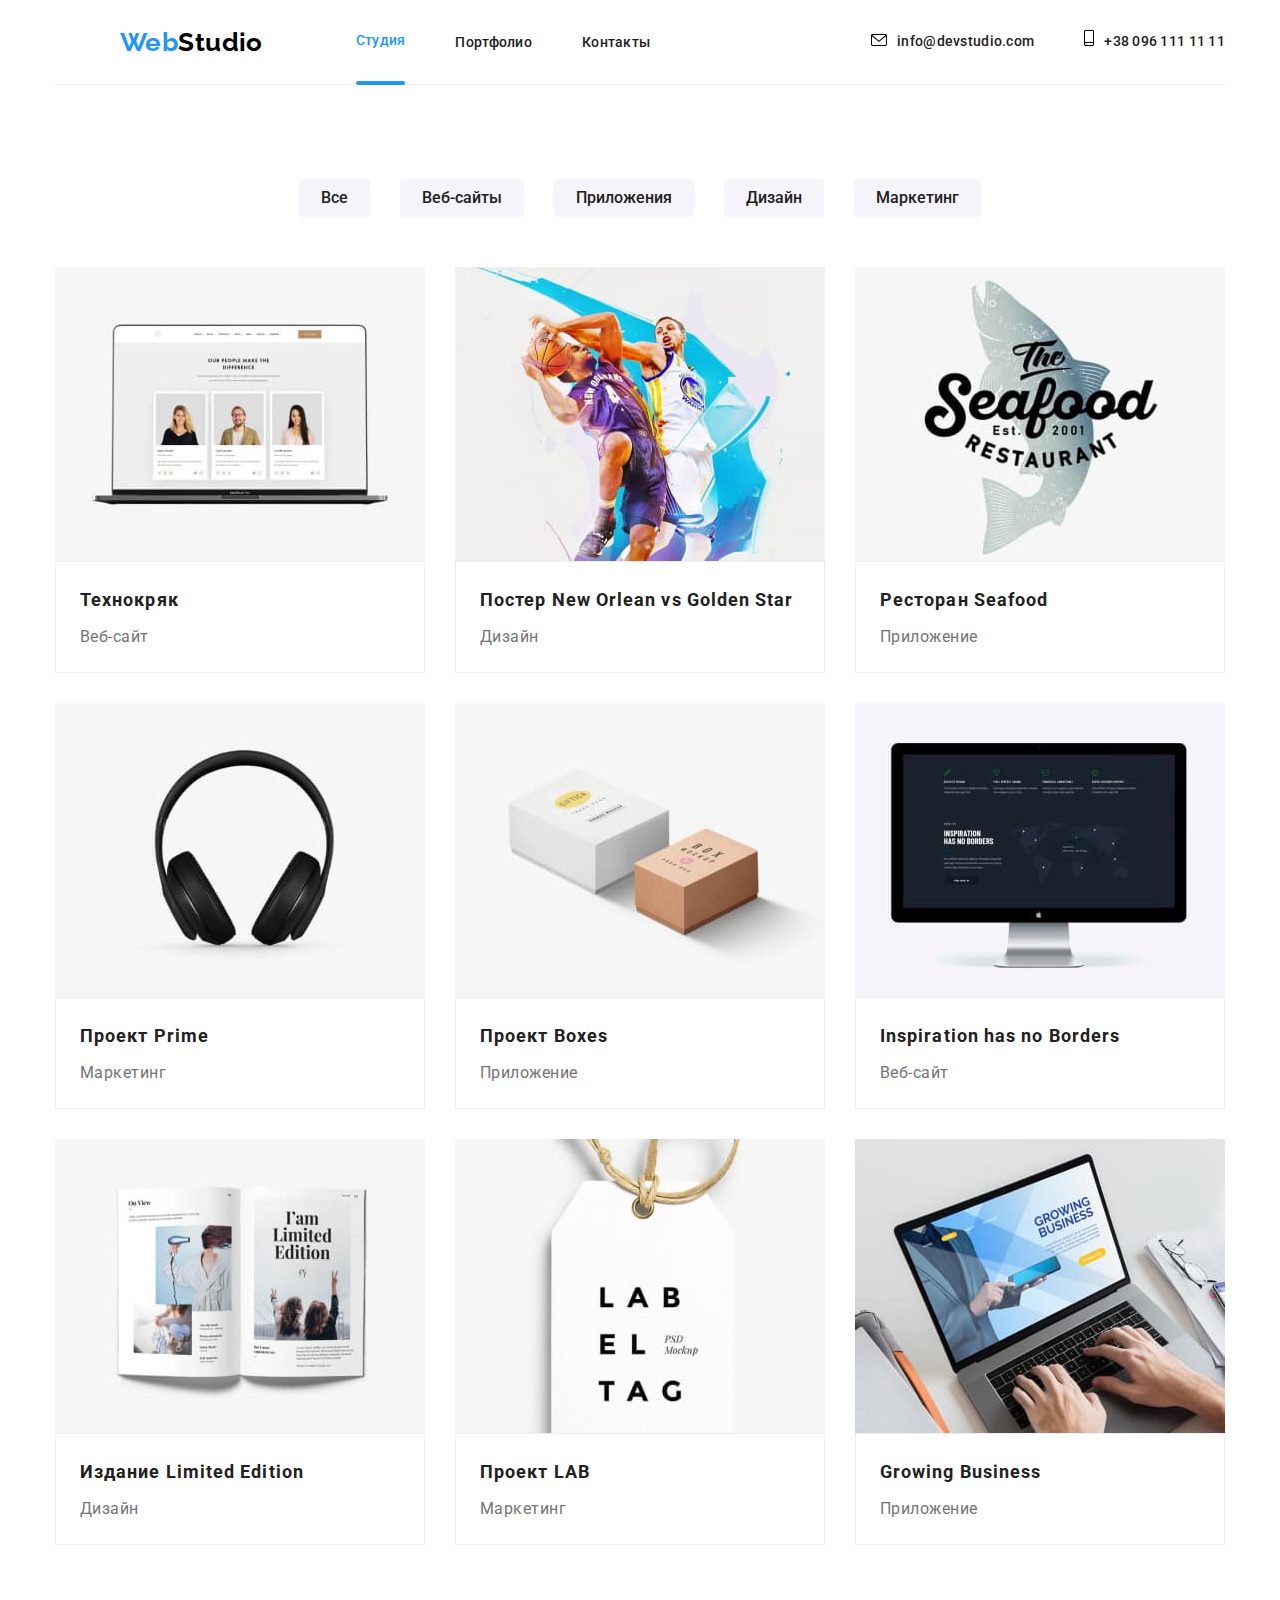
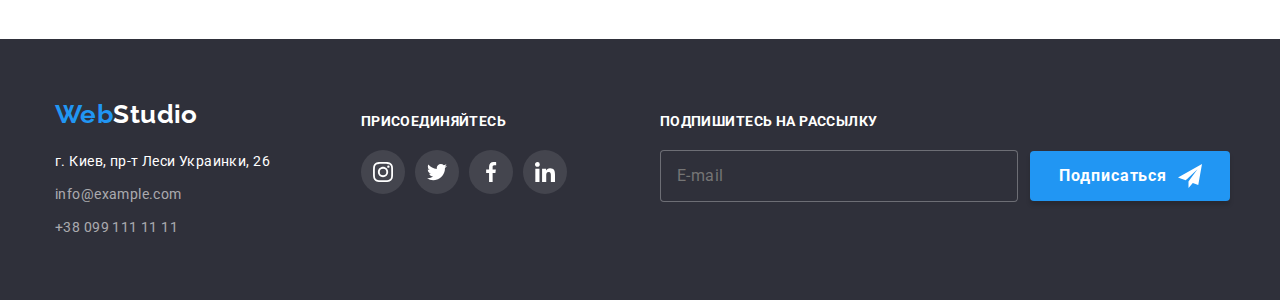
==== portfolio.html @ 34d5913c "add BEM" ====
<!DOCTYPE html>
<html lang="en">
<head>
    <meta charset="UTF-8">
    <meta http-equiv="X-UA-Compatible" content="IE=edge">
    <meta name="viewport" content="width=device-width, initial-scale=1.0">
    <title>Portfolio</title>
    <link href="https://fonts.googleapis.com/css2?family=Raleway:wght@700&family=Roboto:wght@500;700;900&display=swap"
        rel="stylesheet">
    <link rel="stylesheet" href="./css/modern-normalize.css">
    <link rel="stylesheet" href="./css/styles.css">
</head>
<body class="page">
    <header>
        <div class="container">
            <div class="container__header-box">
                <nav class="container__nav-header">
                    <ul class="container__nav-list list">
                        <li class="container__list-item">
                            <a class="logo link" href="#">
                                <span class="logo__basic-color">Web</span><span class="logo__color-basic-studio">Studio</span></a>
                        </li>
                        <li class="container__list-item ">
                            <a class="link container__nav-link container__nav-link--active" href="./index.html">Студия</a>
                        </li>
                        <li class="container__list-item">
                            <a class="container__nav-link link" href="./portfolio.html">Портфолио</a>
                        </li>
                        <li class="container__list-item">
                            <a class="container__nav-link link" href="#">Контакты</a>
                        </li>
                    </ul>
                </nav>
                <ul class="container__connection-list list">
                    <li class="container__connection-item">
                        <a class="container__connection-link link" href="mailto:info@devstudio.com">
                            <svg width="16" height="12" class="container__icon-mail">
                        <use href="./images/icons.svg#icon-envelope"></use>
                    </svg>info@devstudio.com</a>
                    </li>
                    <li class="container__connection-item"> 
                        <a class="container__connection-link link" href="tel:+380961111111">
                            <svg width="10" height="16" class="container__icon-phone">
                        <use href="./images/icons.svg#icon-smartphone"></use>
                        </svg>+38 096 111 11 11</a>
                    </li>
                </ul>
            </div>
        </div>
    </header>
    <main>
    <!--Our works-->
        <div class="container examples-work">
        <!--Заголовок спрячем-->
            <h1 hidden>Наши работы</h1>
            <ul class="examples-work__list list">
                <!--buttons -->
                <li class="examples-work__item">
                    <button type="button" class="examples-work__button">Все</button>
                </li>
                <li class="examples-work__item">
                    <button type="button" class="examples-work__button">Веб-сайты</button>
                </li>
                <li class="examples-work__item">
                    <button type="button" class="examples-work__button">Приложения</button>
                </li>
                <li class="examples-work__item">
                    <button type="button" class="examples-work__button">Дизайн</button>
                </li>
                <li class="examples-work__item">
                    <button type="button" class="examples-work__button">Маркетинг</button>
                </li>
            </ul>
        </div>
        <!--exemples our works-->
            <div class="container container-works">
                <ul class="container-works__list list">
                    <li class="container-works__item">
                        <a href="#" class="container-works__link link">
                            <div class="card-thumb">
                                <img class="card-thumb__img" src="./images/website.jpg" alt="Технокряк" width="370">
                                <div class="card-thumb__overlay">
                                    <p class="card-thumb__info-text">Технокряк это современная площадка распространения коронавируса. Компании используют эту платформу для цифрового шпионажа и атак на защищённые сервера конкурентов.</p>
                                </div>
                            </div>
                                <div class="card-thumb__meta">
                                    <h2 class="card-thumb__name">Технокряк</h2>
                                    <p class="card-thumb__category">Веб-сайт</p>
                                </div>
                        </a>
                    </li>
                    <li class="container-works__item">
                        <a href="#" class="container-works__link link">
                            <div class="card-thumb">
                                <img class="card-thumb__img" src="./images/neworlean.jpg" alt="Постер New Orlean vs Golden Star" width="370">
                                <div class="card-thumb__overlay">
                                    <p class="card-thumb__info-text">Технокряк это современная площадка распространения коронавируса. Компании используют эту платформу для цифрового шпионажа и атак на защищённые сервера конкурентов.</p>
                                </div>
                                </div>   
                                <div class="card-thumb__meta">
                                    <h2 class="card-thumb__name">Постер New Orlean vs Golden Star</h2>
                                    <p class="card-thumb__category">Дизайн</p>
                                </div>
                        </a>
                    </li>
                    <li class="container-works__item">
                        <a href="#" class="container-works__link link">
                            <div class="card-thumb">
                                <img class="card-thumb__img" src="./images/seafood.jpg" alt="Ресторан Seafood" width="370" >
                                <div class="card-thumb__overlay">
                                    <p class="card-thumb__info-text">Технокряк это современная площадка распространения коронавируса. Компании используют эту платформу для цифрового шпионажа и атак на защищённые сервера конкурентов.</p>
                                </div>
                                </div>    
                                <div class="card-thumb__meta">
                                    <h2 class="card-thumb__name">Ресторан Seafood</h2>
                                    <p class="card-thumb__category">Приложение</p>
                                </div>
                        </a>
                    </li>
                    <li class="container-works__item">
                        <a href="#" class="container-works__link link">
                            <div class="card-thumb">
                                <img class="card-thumb__img" src="./images/prime.jpg" alt="Проект Prime" width="370">
                                <div class="card-thumb__overlay">
                                    <p class="card-thumb__info-text">Технокряк это современная площадка распространения коронавируса. Компании используют эту платформу для цифрового шпионажа и атак на защищённые сервера конкурентов.</p>
                                </div>
                                </div>    
                                <div class="card-thumb__meta">
                                    <h2 class="card-thumb__name">Проект Prime</h2>
                                    <p class="card-thumb__category">Маркетинг</p>
                                </div> 
                        </a>
                    </li>
                    <li class="container-works__item">
                        <a href="#" class="container-works__link link">
                            <div class="card-thumb">
                                <img class="card-thumb__img" src="./images/boxes.jpg" alt="Проект Boxes" width="370">
                                <div class="card-thumb__overlay">
                                    <p class="card-thumb__info-text">Технокряк это современная площадка распространения коронавируса. Компании используют эту платформу для цифрового шпионажа и атак на защищённые сервера конкурентов.</p>
                                </div>
                                </div>    
                                <div class="card-thumb__meta">
                                    <h2 class="card-thumb__name">Проект Boxes</h2>
                                    <p class="card-thumb__category">Приложение</p>
                                </div> 
                        </a>
                    </li>
                    <li class="container-works__item">
                        <a href="#" class="container-works__link link">
                            <div class="card-thumb">
                                <img class="card-thumb__img" src="./images/noborders.jpg" alt="Inspiration has no Borders" width="370">
                                <div class="card-thumb__overlay">
                                    <p class="card-thumb__info-text">Технокряк это современная площадка распространения коронавируса. Компании используют эту платформу для цифрового шпионажа и атак на защищённые сервера конкурентов.</p>
                                </div>
                                </div>    
                                <div class="card-thumb__meta">
                                    <h2 class="card-thumb__name">Inspiration has no Borders</h2>
                                    <p class="card-thumb__category">Веб-сайт</p>
                                </div>
                        </a>
                    </li>
                    <li class="container-works__item">
                        <a href="#" class="container-works__link link">
                            <div class="card-thumb">
                                <img class="card-thumb__img" src="./images/limitededition.jpg" alt="Издание Limited Edition" width="370">
                                <div class="card-thumb__overlay">
                                    <p class="card-thumb__info-text">Технокряк это современная площадка распространения коронавируса. Компании используют эту платформу для цифрового шпионажа и атак на защищённые сервера конкурентов.</p>
                                </div>
                                </div>    
                                <div class="card-thumb__meta">
                                    <h2 class="card-thumb__name">Издание Limited Edition</h2>
                                    <p class="card-thumb__category">Дизайн</p>
                                </div>
                        </a>
                    </li>
                    <li class="container-works__item">
                        <a href="#" class="container-works__link link">
                            <div class="card-thumb">
                                <img class="card-thumb__img" src="./images/lab.jpg" alt="Проект LAB" width="370">
                                <div class="card-thumb__overlay">
                                    <p class="card-thumb__info-text">Технокряк это современная площадка распространения коронавируса. Компании используют эту платформу для цифрового шпионажа и атак на защищённые сервера конкурентов.</p>
                                    </div>
                                </div>    
                                <div class="card-thumb__meta">
                                    <h2 class="card-thumb__name">Проект LAB</h2>
                                    <p class="card-thumb__category">Маркетинг</p>
                                </div>
                        </a>
                    </li>
                    <li class="container-works__item">
                        <a href="#" class="container-works__link link">
                            <div class="card-thumb">
                                <img class="card-thumb__img" src="./images/grovingbusiness.jpg" alt="Growing Business" width="370">
                                <div class="card-thumb__overlay">
                                    <p class="card-thumb__info-text">Технокряк это современная площадка распространения коронавируса. Компании используют эту платформу для цифрового шпионажа и атак на защищённые сервера конкурентов.</p>
                                </div>
                                </div>    
                                <div class="card-thumb__meta">
                                    <h2 class="card-thumb__name">Growing Business</h2>
                                    <p class="card-thumb__category">Приложение</p>
                                </div>
                        </a>
                    </li>
                </ul>
            </div>
    </main>
     <footer>
        <section class="nav-footer">
            <div class="container nav-footer__container"> 
                <div class="container-adress">
                    <a class="logo logo--change-color" href="#"><span class="logo__basic-color">Web</span><span class="logo__color-basic-studio--inverse">Studio</span></a>
                        <address class="nav-footer__adress">
                            <ul class="nav-footer__list list">
                                <li class="nav-footer__item">
                                    <a class="nav-footer__contacts nav-footer__contacts--white-color link"
                                        href="https://www.google.com.ua/maps/place/%D0%B1%D1%83%D0%BB.+%D0%9B%D0%B5%D1%81%D0%B8+%D0%A3%D0%BA%D1%80%D0%B0%D0%B8%D0%BD%D0%BA%D0%B8,+26,+%D0%9A%D0%B8%D0%B5%D0%B2,+02000/@50.4235356,30.5338797,17z/data=!4m5!3m4!1s0x40d4cf0e033ecbe9:0x57a4dffefec77da0!8m2!3d50.4265807!4d30.5383859?hl=ru"><span class="street">г. Киев, пр-т Леси Украинки, 26</span></a>
                                </li>
                                <li class="nav-footer__item">
                                    <a class="nav-footer__contacts link" href="mailto:info@example.com">info@example.com</a>
                                </li>
                                <li class="nav-footer__item">
                                    <a class="nav-footer__contacts link" href="tel:380991111111">+38 099 111 11 11</a>
                                </li>
                            </ul>
                        </address>
                </div>
                <div class="invitation">
                    <h2 class="invitation__title">Присоединяйтесь</h2>
                    <ul class="invitation__social-list list">
                        <li class="invitation__social-link">
                            <a href="#" class="invitation__icon link" aria-label="Instagram">
                                <svg width="20" height="20">
                                    <use href="./images/icons.svg#icon-instagram"></use>
                                </svg>
                            </a>
                        </li>
                        <li class="invitation__social-link">
                            <a href="#" class="invitation__icon link" aria-label="Twitter">
                                <svg width="20" height="20">
                                    <use href="./images/icons.svg#icon-twitter"></use>
                                </svg>
                            </a>
                        </li>
                        <li class="invitation__social-link">
                            <a href="#" class="invitation__icon link" aria-label="Facebook">
                                <svg width="20" height="20">
                                    <use href="./images/icons.svg#icon-facebook"></use>
                                </svg>
                        </a>
                        </li>
                            <li class="invitation__social-link">
                                <a href="#" class="invitation__icon link" aria-label="Linkedin">
                                <svg width="20" height="20">
                                    <use href="./images/icons.svg#icon-linkedin"></use>
                                </svg>
                            </a>
                        </li>
                    </ul>
                </div>
                <form class="form">
                    <p class="form__title">Подпишитесь на рассылку</p>
                    <div class="form-container">
                    <label class="form__label-box">
                    <input class="form__input"
                     type="email" name="email" placeholder="E-mail"></label>
                    <button type="submit" class="form__submit">Подписаться
                        <svg class="form__icon" width="24" height="24">
                            <use href='./images/send.svg#icon-send'></use>
                        </svg> 
                    </button>
                    </div>
                </form> 
            </div>
        </section>
    </footer>
    <script src="./js/modal.js"></script>
</body>
</html>
---- css/styles.css ----
/* основной цвет текста #212121 */
/* второстепенный цвет текста #757575 */
/* цвет акцент, цвет Web логотипа  #2196F3 */
/* цвет заголовка ГЕРОЯ, цвет адресса в футере и Studio в лого #000000 */

:root {
  --primery-text-color: #212121;
  --secondary-text-color: #757575;
  --accent-color: #2196f3;
  --primery-bg-color: #ffffff;
  --secondary-bg-color: #2f303a;
  --third-bg-color: #e5e5e5;
  --color-address-studio: #000000;
  --color-button: #ffffff;
  --color-hero: #ffffff;
  --buttom-bg-color-potfolio: #f5f4fa;
  --bg-card-portfolio: #ffffff;
  --color-icon: #AFB1B8;
  --cubic: cubic-bezier(0.4, 0, 0.2, 1);
  --time-transition: 250ms
}
.page {
  color: var(--primery-text-color);
  background-color: var(--primery-bg-color);
  font-family: roboto, sans-serif;
  letter-spacing: 0.03em;
  font-size: 14px;
  line-height: 1.714;
}
.container {
  width: 1200px;
  padding-right: 15px;
  padding-left: 15px;
  margin: 0 auto;
}

.link {
  text-decoration: none;
}

h1,
h2,
h3,
h4,
h5,
h6,
ul {
  margin-top: 0;
  margin-bottom: 0;
}

.section {
  padding-top: 94px;
  padding-bottom: 94px;
}

.list {
  display: flex;
  padding: 0;
  list-style: none;
}
/* background color pages */
.instruments,
.work,
.example-work {
  background: var(--primery-bg-color);
}

/* header */

.logo {
  display: flex;
  margin-right: 93px;
  font-family: Raleway, sans-serif;
  font-weight: 700;
  font-size: 26px;
  line-height: 1.192;
  text-decoration: none;
}

.logo__basic-color {
  color: var(--accent-color);
}

.logo__color-basic-studio {
  color: #000000;
}

.container__header-box {
  display: flex;
  align-items: center;
  justify-content: space-between;
  border-bottom: 1px solid #ECECEC;
}

.container__nav-header {
  display: flex;
  align-items: center;
  justify-content: center;
  padding-left: 15px;
  margin-top: 0; 
  margin-bottom: 0;
 }

 .container__nav-list {
   display: flex;
   align-items: center;
   justify-content: center;
 }

.container__nav-link {
  display: block;
  margin-top: 32px;
  margin-bottom: 32px;
}

.container__connection-list {
  display: flex;
  align-items: center;
  justify-content: center;
  padding-left: 0;
}

.container__list-item:not(:nth-child(2)),
.container__connection-item:not(:nth-child(1)) {
  margin-left: 50px;
}

/*Бегунок под названием страницы */
.container__nav-link--active::after {
  content: "";
  display: block;
  position: relative;
  width: 100%;
  height: 4px;
  top: 33px;
  background-color: var(--accent-color);
  border-radius: 2px;
}

/* css-transition */
.container__nav-link,
.container__connection-link {
  transition: color var(--time-transition) var(--cubic);
}

.container__nav-link:hover,
.container__nav-link:focus,
.container__connection-link:hover,
.container__connection-link:focus {
  color: var(--accent-color);
}

.container__connection-link:hover .container__icon-mail,
.container__connection-link:focus .container__icon-mail {
  fill: var(--accent-color);
}

.container__connection-link:hover .container__icon-phone,
.container__connection-link:focus .container__icon-phone {
  fill: var(--accent-color);
}

.container__nav-link,
.container__connection-link {
  color: inherit;
  font-weight: 500;
  line-height: 1.143;
  letter-spacing: 0.02em;
}

.container__nav-link--active {
  color: var(--accent-color);
}

.container__icon-mail,
.container__icon-phone {
  margin-right: 10px;
  transition: fill var(--time-transition) var(--cubic);
}
/* main */
 
.hero-container {
  background-color: #C4C4C4;
  background-image: linear-gradient(rgba(47, 48, 58, 0.4), rgba(47, 48, 58, 0.4)),
  url(../images/bg-hero.jpg);
  background-size: cover;
  width: 1600px;
  height: 600px;
  text-align: center;
  padding-top: 200px;
  padding-bottom: 200px;
}
.hero-container__title {
  margin-bottom: 30px;
  color: var(--color-hero);
  font-weight: 900;
  font-size: 44px;
  line-height: 1.36;
  letter-spacing: 0.06em;
  text-transform: uppercase;
}
.hero-container__button,
.modal-submit {
  background-color: var(--accent-color);
  color: var(--color-button);
  width: 200px;
  margin-bottom: 0px;
  padding: 10px 32px;
  cursor: pointer;
  font-weight: 700;
  font-size: 16px;
  line-height: 1.875;
  box-shadow: 0px 4px 4px rgba(0, 0, 0, 0.15);
  border-radius: 4px;
  border: none;
}

/* Modal */
.hero-container__backdrop {
  position: fixed;
  top: 0;
  left: 0;
  width: 100%;
  height: 100%;
  background-color: rgba(0, 0, 0, 0.2);
  opacity: 1;
  transition: opacity var(--time-transition) var(--cubic);
}

.hero-container__backdrop--is-hidden {
  opacity: 0;
  pointer-events: none;
}

.modal {
  position: absolute;
  top: 50%;
  left: 50%;
  transform: translate(-50%, -50%) scale(1);
  transition: transform var(--time-transition) var(--cubic);
  width: 528px;
  height: 581px;
  padding: 40px 40px;
  background-color: #fff;
  box-shadow: 0px 1px 3px rgba(0, 0, 0, 0.12),
    0px 1px 1px rgba(0, 0, 0, 0.14),
    0px 2px 1px rgba(0, 0, 0, 0.2);
  border-radius: 4px;
}

.hero-container__backdrop--is-hidden .modal {
  transform: translate(-50%, -50%) scale(0.5);
}
 
.modal__close {
  position: absolute;
  top: 8px;
  right: 8px;
  width: 30px;
  height: 30px;
  background: #FFFFFF;
  border: 1px solid rgba(0, 0, 0, 0.1);
  box-sizing: border-box;
  border-radius: 50%;
}
.modal__icon {
  position: absolute;
  width: 50%;
  height:50%;
  transform: translate(-50%, -50%);
  fill: #000000;
  cursor: pointer;
}

/* activity modal */
.modal__title {
  font-weight: bold;
  font-size: 20px;
  line-height: 1.15;
  margin: 0 0 12px 0;
}

.modal-container {
  position: relative;
}

.modal-container__field {
  display: block;
  text-align: start;
  font-size: 12px;
  line-height: 14px;
  letter-spacing: 0.01em;
  color: var(--secondary-text-color);
  margin-bottom: 10px;
}

.modal-container__form,
.modal-container__comments {
  width: 100%;
  height: 40px;
  border: 1px solid rgba(164, 148, 148, 0.2);
  border-radius: 4px;
  margin-top: 4px;
  padding-left: 42px;
  outline: none;
  transition: border var(--time-transition) var(--cubic);
}

.modal-container__comments {
  width: 448px;
  height: 120px;
  padding: 12px 16px;
  margin-bottom: 20px;
  resize: none;
}

.modal-container__checkbox {
  margin: 0 auto;
  position: relative;
  display: flex;
  align-items: center;
  justify-content: center;
  font-size: 14px;
  line-height: 1.71;
  color: var(--secondary-text-color);
  padding-left: 20px;
  margin-bottom: 30px;
}

.modal-container__form-link {
  color: var(--accent-color);
  margin-left: 5px;
}

.modal-submit {
  margin-bottom: 40px
}

.modal-container:focus-within .modal-container__icon {
  fill: var(--accent-color);
}

.modal-container:focus-within .modal-container__form,
.modal-container:focus-within .modal-container__comments {
  border: 1px solid #2196F3;
  border-radius: 4px;
}

.modal-container__icon {
  position: absolute;
  top: 50%;
  left: 12px;
  fill: var(--primery-text-color);
  transition: fill var(--time-transition) var(--cubic);
}

.modal-container__checkbox-icon {
  position: absolute;
  left: 10px;
  width: 16px;
  height: 15px;
  background: #FFFFFF;
  border: 2px solid var(--primery-text-color);
  box-shadow: 0px 1px 3px rgba(0, 0, 0, 0.12),
  0px 1px 1px rgba(0, 0, 0, 0.14),
  0px 2px 1px rgba(0, 0, 0, 0.2);
  border-radius: 4px;
  transition: background-color var(--cubic) var(--time-transition),
  border-color var(--cubic) var(--time-transition),
  background-clip var(--cubic) var(--time-transition);
}

.visually-hidden {
  position: absolute;
  width: 1px;
  height: 1px;
  margin: -1px;
  padding: 0;
  overflow: hidden;
  border: 0;
  clip: rect(0 0 0 0)
}

.modal-container__field--check:checked~.modal-container__checkbox-icon {
  background-image: url(../images/iconcheck.svg);
  background-size: contain;
  background-repeat: no-repeat;
  background-position: center ;
  background-color: var(--accent-color);
  border-color: var(--accent-color);
  background-clip: border-box;
}

/* end modal */

/* container-instruments */

.instruments__list {
   margin-bottom: 0;
   text-align: start;
}
.icon-container {
  display: flex;
  justify-content: center;
  align-items: center;
  width: 270px;
  height: 120px;
  background-color: #F5F4FA;
  border-radius: 4px;
  margin-bottom: 30px;
}
.instruments__icon {
  display: inline-block;
  
}
.instruments__title {
  margin-bottom: 10px;
  color: var(--primery-text-color);
  font-weight: 700;
  line-height: 1.143;
  text-transform: uppercase;
}

.instruments__text {
  color: var(--secondary-text-color);
  font-weight: normal;
  margin-top: 0;
  margin-bottom: 0;
}
/* work-section-thumb */

.work__thumb {
  position: relative;
}

.work__list-img {
  display: block;
}

.work__title-thumb {
  position: absolute;
  bottom: 0px;
  left: 0;
  width: 370px;
  height: 70px;
  padding: 27px 0 27px 0;
  background: rgba(47, 48, 58, 0.8);
  font-weight: bold;
  font-size: 14px;
  line-height: 1.142;
  text-align: center;
  letter-spacing: 0.03em;
  text-transform: uppercase;
  color: #ffffff;
}

.section-work {
  padding-top: 0;
}

.work__title,
.section-team__title {
  margin-bottom: 50px;
}

.work__list {
  display: flex;
  align-items: center;
}

.work__item:not(:first-child) {
  margin-left: 30px;
}

.section-team__item:not(:first-child) {
  margin-left: 30px;
}

.instruments__item:not(:first-child) {
  margin-left: 30px;
}
.section-team {
  background: #f5f4fa;
}
.section-team__item {
  background-color:var(--primery-bg-color);
  box-shadow: 0px 1px 3px rgba(0, 0, 0, 0.12),
  0px 1px 1px rgba(0, 0, 0, 0.14),
  0px 2px 1px rgba(0, 0, 0, 0.2);
  border-radius: 0px 0px 4px 4px;
}
.section-team__title,
.work__title {
  font-weight: 700;
  font-size: 36px;
  line-height: 1.166;
  text-align: center;
}

.section-team__name {
  margin-top: 30px;
  font-weight: 500;
  font-size: 16px;
  line-height: 1.187;
  text-align: center;
  margin-bottom: 10px;
}

.section-team__profession {
  color: var(--secondary-text-color);
  font-weight: normal;
  font-size: 16px;
  line-height: 1.187;
  text-align: center;
  margin-bottom: 16px;
  margin-top: 0 ;
}
/* icons section team */
.social-list {
  display: flex;
  justify-content: center;
  align-items: center;
}
.social-list__link {
  width: 44px;
  height: 44px;
  border-radius: 50%;
  margin-bottom: 30px;
}
.social-list__link:not(:last-child) {
  margin-right: 10px;
}
.social-list__icon {
  display: flex;
  justify-content: center;
  align-items: center;
  border-radius: 50%;
  margin-bottom: 30px;  
  width: 100%;
  height: 100%;
  color: var(--color-icon);
  transition: background-color var(--time-transition) var(--cubic);
}
.social-list__icon:hover,
.social-list__icon:focus {
  background-color: var(--accent-color);
}

.social-list__logo {
  background-position: center;
  fill: currentColor;
  transition: fill var(--time-transition) var(--cubic);
}

.social-list__icon:hover .social-list__logo,
.social-list__icon:focus .social-list__logo {
  fill: #fff;
}

/* Section customers */
.section-customers__centered {
  text-align: center;
}

.section-customers__title {
  margin-bottom: 50px;
  font-weight: bold;
  font-size: 36px;
  line-height: 1.16;
  text-align: center;
  letter-spacing: 0.03em;
  color: var(--primery-text-color);
}

.section-customers__item {
  display: flex;
  border: 1px solid #AFB1B8;
  border-radius: 4px;
  width: 170px;
  height: 92px;
  transition: border-color var(--time-transition) var(--cubic);
}
.section-customers__item:not(:last-child) {
  margin-right: 30px;
}
.section-customers__link {
  display: flex;
  width: 100%;
  height: 100%;
  align-items: center;
  justify-content: center;
  color: var(--color-icon)
}
.section-customers__link svg {
  fill: currentColor;
  transition: fill var(--time-transition) var(--cubic);
}

.section-customers__item:hover,
.section-customers__item:focus {
  border-color: var(--accent-color);
}

.section-customers__link:hover .section-customers__icon,
.section-customers__link:focus .section-customers__icon {
  fill: var(--accent-color);
}

/* Portfolio */
.examples-work__list {
  justify-content: center;
  padding-top: 94px;
  padding-bottom: 50px;
}

.examples-work__item:not(:first-child) {
  margin-left: 30px;
}

.examples-work__button {
  color: var(--primery-text-color);
  background-color: var(--buttom-bg-color-potfolio);
  font-weight: 500;
  font-size: 16px;
  line-height: 1.62;
  text-align: center;
  cursor: pointer;
  border: none;
  border-radius: 4px;
  padding: 6px 22px;
  transition: background-color var(--time-transition) var(--cubic),
  color var(--time-transition) var(--cubic),
  box-shadow var(--time-transition) var(--cubic);
}
.examples-work__button:hover,
.examples-work__button:focus {
  background-color: var(--accent-color);
  color: var(--color-button);
  box-shadow: 0px 3px 1px rgba(0, 0, 0, 0.1),
  0px 1px 2px rgba(0, 0, 0, 0.08),
  0px 2px 2px rgba(0, 0, 0, 0.12);
}
.container-works__link {
  display: block;
  text-decoration: none;
  color: var(--primery-text-color);
  transition: box-shadow var(--time-transition) var(--cubic);
}
.container-works__list {
  flex-wrap: wrap;
  padding-bottom: 94px;
}
.container-works__item {
  box-sizing: border-box;
}
.container-works__link:hover {
  box-shadow: 0px 1px 1px rgba(0, 0, 0, 0.12),
  0px 4px 4px rgba(0, 0, 0, 0.06),
  1px 4px 6px rgba(0, 0, 0, 0.16);
}
.card-thumb__meta {
  border: 1px solid #EEEEEE;
  padding: 20px 24px;
  box-shadow: 0px 1px 1px rgba(0, 0, 0, 0.12),
  0;
}
/* Info-section-card */
.card-thumb {
  position: relative;
  overflow: hidden;
}

.card-thumb__info-text {
  margin: 0 0;
}

.card-thumb__overlay {
  position: absolute;
  top: 0;
  left: 0;
  width: 100%;
  height: 100%;
  padding: 63px 24px 63px 24px;
  font-size: 18px;
  line-height: 1.56;
  letter-spacing: 0.03em;
  color: #FFFFFF;
  opacity: 0;
  background-color:rgba(33, 150, 243, 0.9);
  transform: translateY(100%);
  transition: opacity var(--time-transition) var(--cubic),
  transform var(--time-transition) var(--cubic);
}

.container-works__link:hover .card-thumb__overlay,
.container-works__link:focus .card-thumb__overlay {
  opacity: 1;
  transform: translateY(0);
}

.card-thumb__name {
  font-weight: 700;
  font-size: 18px;
  line-height: 2;
  letter-spacing: 0.06em;
  margin-bottom: 4px;
}
.container-works__item:not(:nth-child(3n)) {
  background-color: var(--bg-card-portfolio);
  margin-right: 30px;
}
.card-thumb__img {
  display: block;
  max-width: 370px;
}
.container-works__item:not(:nth-last-child(-n+3)) {
  margin-bottom: 30px;
}
.card-thumb__category {
  color: var(--secondary-text-color);
  font-size: 16px;
  line-height: 1.87;
  letter-spacing: 0.03em;
  margin-bottom: 0;
  margin-top: 0;
}

/* Footer */
.logo--change-color {
  display: inline-block;
  margin-bottom: 20px;
}

.logo__color-basic-studio--inverse {
  color: #ffffff;
}

.nav-footer__contacts {
  color: rgba(255, 255, 255, 0.6);
  font-style: normal;
  font-weight: 400;
}

.nav-footer__adress {
  display: block;
}

.nav-footer {
  background-color: var(--secondary-bg-color);
  padding-bottom: 60px;
  padding-top: 60px;
}

.nav-footer__container {
  display: flex;
}

.container-adress {
  margin-right: 70px;
}

.invitation,
.form {
  margin-top: 15px;
}

.nav-footer__list {
  display: block;
  margin-left: 0;
}

.nav-footer__contacts {
  color: #ffffff99;
  transition: color 250ms cubic-bezier(0.4, 0, 0.2, 1);
}

.nav-footer__contacts--white-color {
  color: #ffffff;
}

.nav-footer__item:not(:first-child) {
  margin-left: 0;
  margin-top: 9px;
}

.nav-footer__contacts:hover,
.nav-footer__contacts:focus {
  color: var(--accent-color);
}

/* Invitation-footer */
.invitation__title,
.form__title {
  font-size: 14px;
  letter-spacing: 0.03em;
  font-weight: 700;
  line-height: 1.14;
  text-transform: uppercase;
  color: #FFFFFF;
}

.invitation__social-link {
  display: flex;
  width: 44px;
  height: 44px;  
}

.invitation__social-link:not(:last-child) {
  margin-right: 10px;
}

.invitation__social-list {
  margin-top: 20px;
}

.invitation__icon {
  display: flex;
  width: 100%;
  height: 100%;
  justify-content: center;
  align-items: center;
  border-radius: 50%;
  background-color: rgba(255, 255, 255, 0.1);
  fill: #ffffff;
  transition: background-color var(--time-transition) var(--cubic);
}
.invitation__icon:hover,
.invitation__icon:focus {
  background-color: var(--accent-color);
}

/* Style Form */
.form {
  margin-left: 93px;
}
.form-container {
  display: flex;
  align-items: center;
  margin-top: 20px;
}
.form__title {
  margin: 0;
}
.form__submit {
  position: relative;
  display: flex;
  width: 200px;
  font-weight: 700;
  font-size: 16px;
  line-height: 1.87;
  letter-spacing: 0.06em;
  padding: 10px 62px 10px 29px;
  background: var(--accent-color);
  box-shadow: 0px 4px 4px rgba(0, 0, 0, 0.15);
  border: none;
  border-radius: 4px;
  cursor: pointer;
  color: #FFFFFF;
}
.form__input {
  width: 358px;
  border: 1px solid rgba(255, 255, 255, 0.3);
  box-sizing: border-box;
  border-radius: 4px;
  padding: 15px 0 15px 16px;
  background: #2F303A;
  font-size: 16px;
  line-height: 1.25;
  letter-spacing: 0.03em;
  color: rgba(255, 255, 255, 0.6);
  margin-right: 12px;
}
.form__icon {
  display: block;
  position: absolute;
  top: 13px;
  right: 28px;
  fill : #ffffff;
}
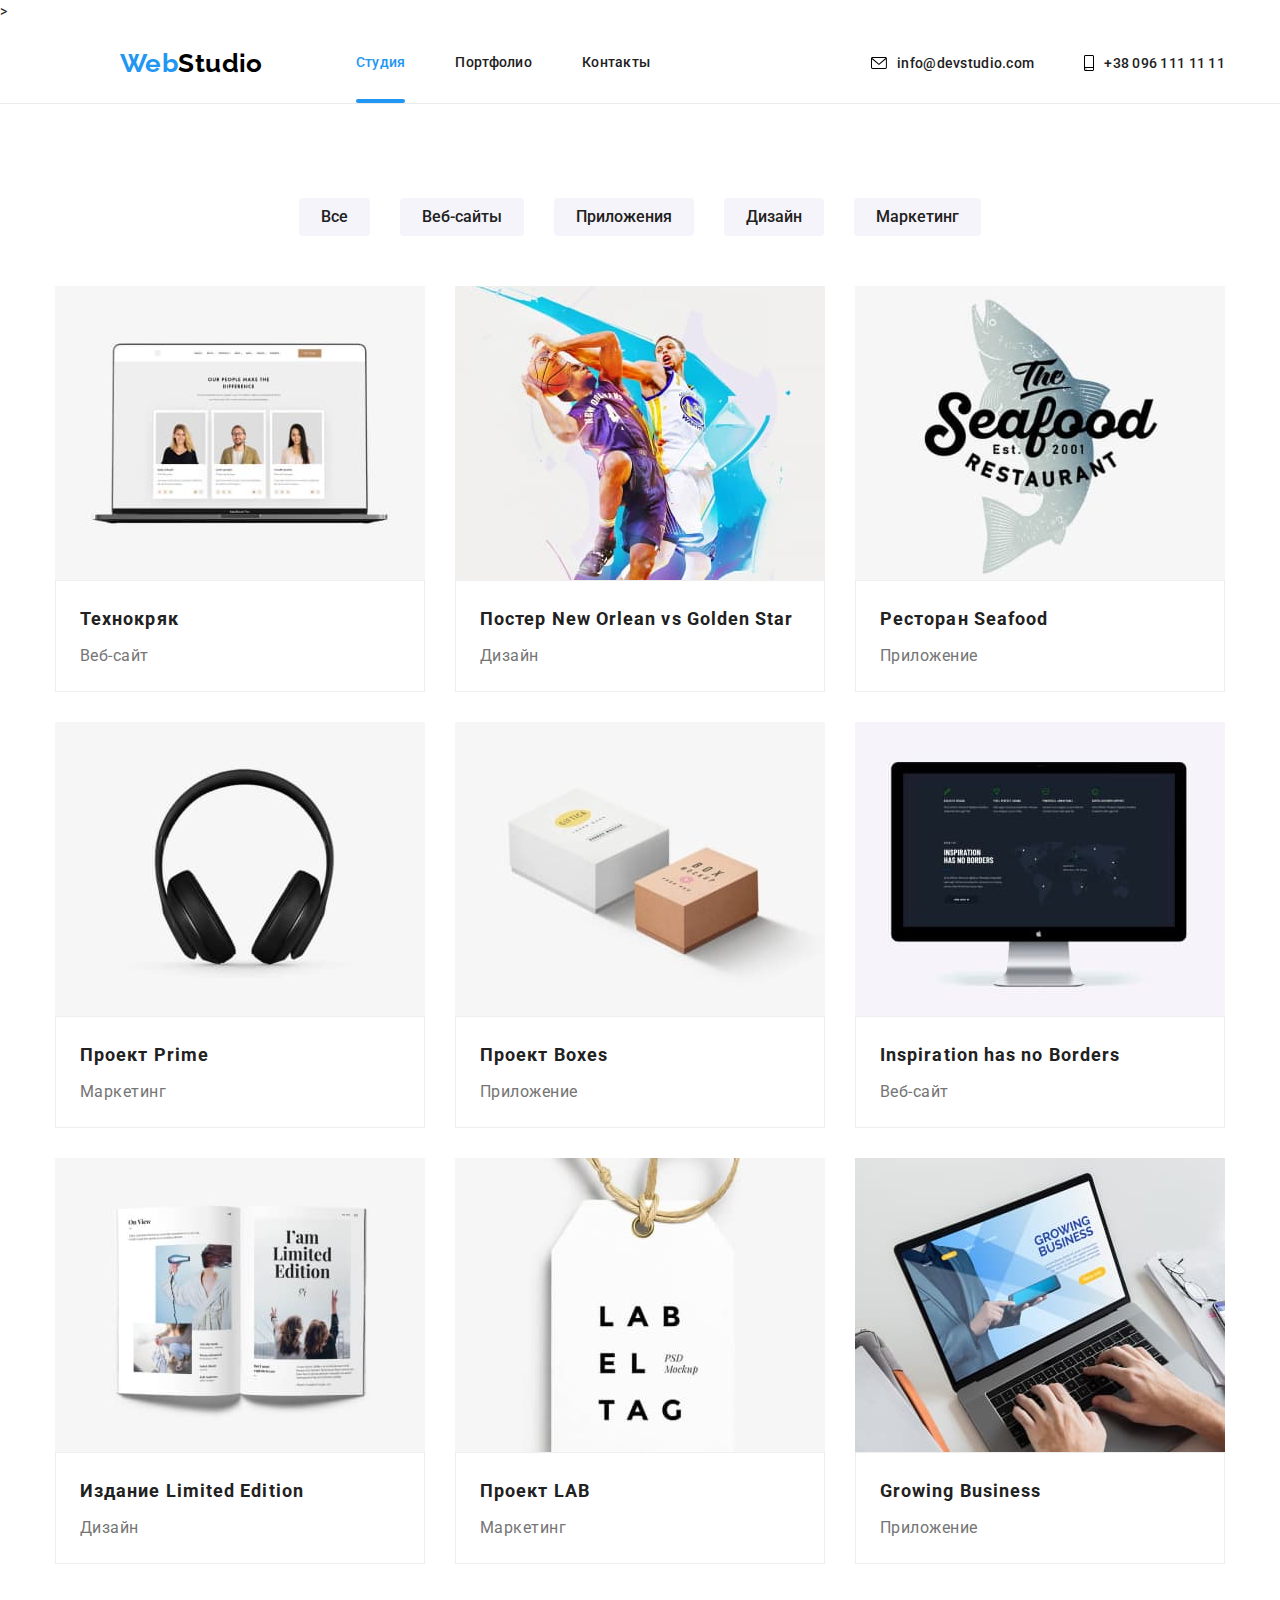
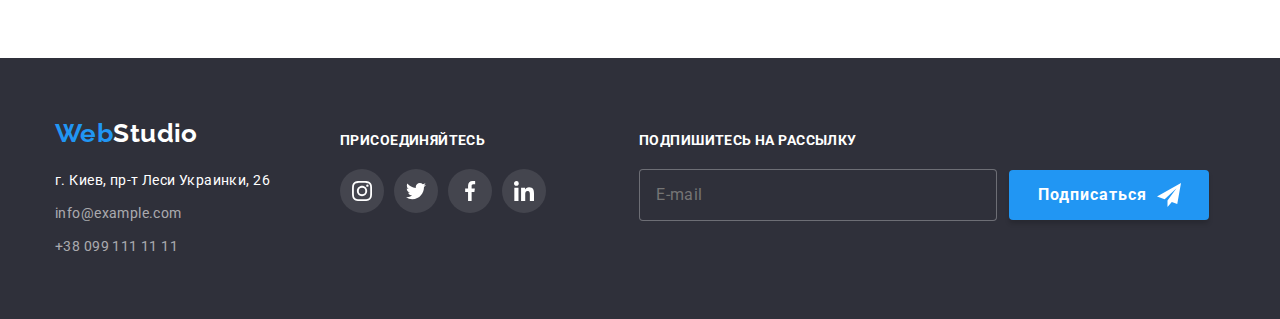
==== commit 6ccd7400: "add sass  header, footer, portfolio page" ====
--- a/portfolio.html
+++ b/portfolio.html
@@ -8,39 +8,39 @@
     <link href="https://fonts.googleapis.com/css2?family=Raleway:wght@700&family=Roboto:wght@500;700;900&display=swap"
         rel="stylesheet">
     <link rel="stylesheet" href="./css/modern-normalize.css">
-    <link rel="stylesheet" href="./css/styles.css">
+    <link rel="stylesheet" href="./css/main.min.css">>
 </head>
 <body class="page">
-    <header>
+    <header class="header">
         <div class="container">
-            <div class="container__header-box">
-                <nav class="container__nav-header">
-                    <ul class="container__nav-list list">
-                        <li class="container__list-item">
+            <div class="header-box">
+                <nav class="nav-header">
+                    <ul class="nav-header__list list">
+                        <li class="nav-header__item">
                             <a class="logo link" href="#">
                                 <span class="logo__basic-color">Web</span><span class="logo__color-basic-studio">Studio</span></a>
                         </li>
-                        <li class="container__list-item ">
-                            <a class="link container__nav-link container__nav-link--active" href="./index.html">Студия</a>
-                        </li>
-                        <li class="container__list-item">
-                            <a class="container__nav-link link" href="./portfolio.html">Портфолио</a>
-                        </li>
-                        <li class="container__list-item">
-                            <a class="container__nav-link link" href="#">Контакты</a>
+                        <li class="nav-header__item ">
+                            <a class="link nav-header__link nav-header__link--active" href="./index.html">Студия</a>
+                        </li>
+                        <li class="nav-header__item">
+                            <a class="nav-header__link link" href="./portfolio.html">Портфолио</a>
+                        </li>
+                        <li class="nav-header__item">
+                            <a class="nav-header__link link" href="#">Контакты</a>
                         </li>
                     </ul>
                 </nav>
-                <ul class="container__connection-list list">
-                    <li class="container__connection-item">
-                        <a class="container__connection-link link" href="mailto:info@devstudio.com">
-                            <svg width="16" height="12" class="container__icon-mail">
+                <ul class="connection-list list">
+                    <li class="connection-list__item">
+                        <a class="connection-list__link link" href="mailto:info@devstudio.com">
+                            <svg width="16" height="12" class="connection-list__icon-mail">
                         <use href="./images/icons.svg#icon-envelope"></use>
                     </svg>info@devstudio.com</a>
                     </li>
-                    <li class="container__connection-item"> 
-                        <a class="container__connection-link link" href="tel:+380961111111">
-                            <svg width="10" height="16" class="container__icon-phone">
+                    <li class="connection-list__item"> 
+                        <a class="connection-list__link link" href="tel:+380961111111">
+                            <svg width="10" height="16" class="connection-list__icon-phone">
                         <use href="./images/icons.svg#icon-smartphone"></use>
                         </svg>+38 096 111 11 11</a>
                     </li>
@@ -53,30 +53,30 @@
         <div class="container examples-work">
         <!--Заголовок спрячем-->
             <h1 hidden>Наши работы</h1>
-            <ul class="examples-work__list list">
+            <ul class="examples-list list">
                 <!--buttons -->
-                <li class="examples-work__item">
-                    <button type="button" class="examples-work__button">Все</button>
-                </li>
-                <li class="examples-work__item">
-                    <button type="button" class="examples-work__button">Веб-сайты</button>
-                </li>
-                <li class="examples-work__item">
-                    <button type="button" class="examples-work__button">Приложения</button>
-                </li>
-                <li class="examples-work__item">
-                    <button type="button" class="examples-work__button">Дизайн</button>
-                </li>
-                <li class="examples-work__item">
-                    <button type="button" class="examples-work__button">Маркетинг</button>
+                <li class="examples-list__item">
+                    <button type="button" class="examples-list__button">Все</button>
+                </li>
+                <li class="examples-list__item">
+                    <button type="button" class="examples-list__button">Веб-сайты</button>
+                </li>
+                <li class="examples-list__item">
+                    <button type="button" class="examples-list__button">Приложения</button>
+                </li>
+                <li class="examples-list__item">
+                    <button type="button" class="examples-list__button">Дизайн</button>
+                </li>
+                <li class="examples-list__item">
+                    <button type="button" class="examples-list__button">Маркетинг</button>
                 </li>
             </ul>
         </div>
         <!--exemples our works-->
             <div class="container container-works">
-                <ul class="container-works__list list">
-                    <li class="container-works__item">
-                        <a href="#" class="container-works__link link">
+                <ul class="works list">
+                    <li class="works__item">
+                        <a href="#" class=" works__link link">
                             <div class="card-thumb">
                                 <img class="card-thumb__img" src="./images/website.jpg" alt="Технокряк" width="370">
                                 <div class="card-thumb__overlay">
@@ -89,8 +89,8 @@
                                 </div>
                         </a>
                     </li>
-                    <li class="container-works__item">
-                        <a href="#" class="container-works__link link">
+                    <li class="works__item">
+                        <a href="#" class="works__link link">
                             <div class="card-thumb">
                                 <img class="card-thumb__img" src="./images/neworlean.jpg" alt="Постер New Orlean vs Golden Star" width="370">
                                 <div class="card-thumb__overlay">
@@ -103,8 +103,8 @@
                                 </div>
                         </a>
                     </li>
-                    <li class="container-works__item">
-                        <a href="#" class="container-works__link link">
+                    <li class="works__item">
+                        <a href="#" class="works__link link">
                             <div class="card-thumb">
                                 <img class="card-thumb__img" src="./images/seafood.jpg" alt="Ресторан Seafood" width="370" >
                                 <div class="card-thumb__overlay">
@@ -117,8 +117,8 @@
                                 </div>
                         </a>
                     </li>
-                    <li class="container-works__item">
-                        <a href="#" class="container-works__link link">
+                    <li class="works__item">
+                        <a href="#" class="works__link link">
                             <div class="card-thumb">
                                 <img class="card-thumb__img" src="./images/prime.jpg" alt="Проект Prime" width="370">
                                 <div class="card-thumb__overlay">
@@ -131,22 +131,22 @@
                                 </div> 
                         </a>
                     </li>
-                    <li class="container-works__item">
-                        <a href="#" class="container-works__link link">
+                    <li class="works__item">
+                        <a href="#" class="works__link link">
                             <div class="card-thumb">
                                 <img class="card-thumb__img" src="./images/boxes.jpg" alt="Проект Boxes" width="370">
                                 <div class="card-thumb__overlay">
                                     <p class="card-thumb__info-text">Технокряк это современная площадка распространения коронавируса. Компании используют эту платформу для цифрового шпионажа и атак на защищённые сервера конкурентов.</p>
                                 </div>
-                                </div>    
-                                <div class="card-thumb__meta">
-                                    <h2 class="card-thumb__name">Проект Boxes</h2>
-                                    <p class="card-thumb__category">Приложение</p>
-                                </div> 
-                        </a>
-                    </li>
-                    <li class="container-works__item">
-                        <a href="#" class="container-works__link link">
+                            </div>    
+                            <div class="card-thumb__meta"> 
+                                <h2 class="card-thumb__name">Проект Boxes</h2>
+                                <p class="card-thumb__category">Приложение</p>
+                            </div> 
+                        </a>
+                    </li>
+                    <li class="works__item">
+                        <a href="#" class="works__link link">
                             <div class="card-thumb">
                                 <img class="card-thumb__img" src="./images/noborders.jpg" alt="Inspiration has no Borders" width="370">
                                 <div class="card-thumb__overlay">
@@ -159,8 +159,8 @@
                                 </div>
                         </a>
                     </li>
-                    <li class="container-works__item">
-                        <a href="#" class="container-works__link link">
+                    <li class="works__item">
+                        <a href="#" class="works__link link">
                             <div class="card-thumb">
                                 <img class="card-thumb__img" src="./images/limitededition.jpg" alt="Издание Limited Edition" width="370">
                                 <div class="card-thumb__overlay">
@@ -173,8 +173,8 @@
                                 </div>
                         </a>
                     </li>
-                    <li class="container-works__item">
-                        <a href="#" class="container-works__link link">
+                    <li class="works__item">
+                        <a href="#" class="works__link link">
                             <div class="card-thumb">
                                 <img class="card-thumb__img" src="./images/lab.jpg" alt="Проект LAB" width="370">
                                 <div class="card-thumb__overlay">
@@ -187,8 +187,8 @@
                                 </div>
                         </a>
                     </li>
-                    <li class="container-works__item">
-                        <a href="#" class="container-works__link link">
+                    <li class="works__item">
+                        <a href="#" class="works__link link">
                             <div class="card-thumb">
                                 <img class="card-thumb__img" src="./images/grovingbusiness.jpg" alt="Growing Business" width="370">
                                 <div class="card-thumb__overlay">
@@ -209,47 +209,47 @@
             <div class="container nav-footer__container"> 
                 <div class="container-adress">
                     <a class="logo logo--change-color" href="#"><span class="logo__basic-color">Web</span><span class="logo__color-basic-studio--inverse">Studio</span></a>
-                        <address class="nav-footer__adress">
-                            <ul class="nav-footer__list list">
-                                <li class="nav-footer__item">
-                                    <a class="nav-footer__contacts nav-footer__contacts--white-color link"
+                        <address class="address">
+                            <ul class="address-list list">
+                                <li class="address-list__item">
+                                    <a class="address-list__contacts address-list__contacts--white-color link"
                                         href="https://www.google.com.ua/maps/place/%D0%B1%D1%83%D0%BB.+%D0%9B%D0%B5%D1%81%D0%B8+%D0%A3%D0%BA%D1%80%D0%B0%D0%B8%D0%BD%D0%BA%D0%B8,+26,+%D0%9A%D0%B8%D0%B5%D0%B2,+02000/@50.4235356,30.5338797,17z/data=!4m5!3m4!1s0x40d4cf0e033ecbe9:0x57a4dffefec77da0!8m2!3d50.4265807!4d30.5383859?hl=ru"><span class="street">г. Киев, пр-т Леси Украинки, 26</span></a>
                                 </li>
-                                <li class="nav-footer__item">
-                                    <a class="nav-footer__contacts link" href="mailto:info@example.com">info@example.com</a>
+                                <li class="address-list__item">
+                                    <a class="address-list__contacts link" href="mailto:info@example.com">info@example.com</a>
                                 </li>
-                                <li class="nav-footer__item">
-                                    <a class="nav-footer__contacts link" href="tel:380991111111">+38 099 111 11 11</a>
+                                <li class="address-list__item">
+                                    <a class="address-list__contacts link" href="tel:380991111111">+38 099 111 11 11</a>
                                 </li>
                             </ul>
                         </address>
                 </div>
                 <div class="invitation">
                     <h2 class="invitation__title">Присоединяйтесь</h2>
-                    <ul class="invitation__social-list list">
-                        <li class="invitation__social-link">
-                            <a href="#" class="invitation__icon link" aria-label="Instagram">
+                    <ul class="social-list list">
+                        <li class="social-list__item">
+                            <a href="#" class="social-list__link link" aria-label="Instagram">
                                 <svg width="20" height="20">
                                     <use href="./images/icons.svg#icon-instagram"></use>
                                 </svg>
                             </a>
                         </li>
-                        <li class="invitation__social-link">
-                            <a href="#" class="invitation__icon link" aria-label="Twitter">
+                        <li class="social-list__item">
+                            <a href="#" class="social-list__link link" aria-label="Twitter">
                                 <svg width="20" height="20">
                                     <use href="./images/icons.svg#icon-twitter"></use>
                                 </svg>
                             </a>
                         </li>
-                        <li class="invitation__social-link">
-                            <a href="#" class="invitation__icon link" aria-label="Facebook">
+                        <li class="social-list__item">
+                            <a href="#" class="social-list__link link" aria-label="Facebook">
                                 <svg width="20" height="20">
                                     <use href="./images/icons.svg#icon-facebook"></use>
                                 </svg>
                         </a>
                         </li>
-                            <li class="invitation__social-link">
-                                <a href="#" class="invitation__icon link" aria-label="Linkedin">
+                            <li class="social-list__item">
+                                <a href="#" class="social-list__link link" aria-label="Linkedin">
                                 <svg width="20" height="20">
                                     <use href="./images/icons.svg#icon-linkedin"></use>
                                 </svg>
@@ -269,7 +269,7 @@
                         </svg> 
                     </button>
                     </div>
-                </form> 
+                </form>    
             </div>
         </section>
     </footer>
--- a/css/main.min.css
+++ b/css/main.min.css
@@ -0,0 +1,8 @@
+@import url("https://fonts.googleapis.com/css2?family=Raleway:wght@700&family=Roboto+Slab:wght@400;500;600;700;900&family=Roboto:wght@500;700;900&display=swap");:root{--primery-text-color: #212121;--secondary-text-color: #757575;--accent-color: #2196f3;--primery-bg-color: #ffffff;--secondary-bg-color: #2f303a;--third-bg-color: #e5e5e5;--color-address-studio: #000000;--color-button: #ffffff;--color-hero: #ffffff;--buttom-bg-color-potfolio: #f5f4fa;--bg-card-portfolio: #ffffff;--color-icon: #AFB1B8;--cubic: cubic-bezier(0.4, 0, 0.2, 1);--time-transition: 250ms
+}/*! modern-normalize v1.1.0 | MIT License | https://github.com/sindresorhus/modern-normalize */*,::before,::after{-webkit-box-sizing:border-box;box-sizing:border-box}html{line-height:1.15;-webkit-text-size-adjust:100%;-moz-tab-size:4;-o-tab-size:4;tab-size:4}body{margin:0;font-family:system-ui,-apple-system,"Segoe UI",Roboto,Helvetica,Arial,sans-serif,"Apple Color Emoji","Segoe UI Emoji"}hr{height:0;color:inherit}abbr[title]{-webkit-text-decoration:underline dotted;text-decoration:underline dotted}b,strong{font-weight:bolder}code,kbd,samp,pre{font-family:ui-monospace,+ SFMono-Regular,+ Consolas,+ 'Liberation Mono',+ Menlo,+ monospace;font-size:1em}small{font-size:80%}sub,sup{font-size:75%;line-height:0;position:relative;vertical-align:baseline}sub{bottom:-0.25em}sup{top:-0.5em}table{text-indent:0;border-color:inherit}button,input,optgroup,select,textarea{font-family:inherit;font-size:100%;line-height:1.15;margin:0}button,select{text-transform:none}button,[type='button'],[type='reset'],[type='submit']{-webkit-appearance:button}::-moz-focus-inner{border-style:none;padding:0}:-moz-focusring{outline:1px dotted ButtonText}:-moz-ui-invalid{box-shadow:none}legend{padding:0}progress{vertical-align:baseline}::-webkit-inner-spin-button,::-webkit-outer-spin-button{height:auto}[type='search']{-webkit-appearance:textfield;outline-offset:-2px}::-webkit-search-decoration{-webkit-appearance:none}::-webkit-file-upload-button{-webkit-appearance:button;font:inherit}summary{display:list-item}.page{color:var(--primery-text-color);background-color:var(--primery-bg-color);font-family:roboto, sans-serif;letter-spacing:0.03em;font-size:14px;line-height:1.714}.container{width:1200px;padding-right:15px;padding-left:15px;margin:0 auto}.link{text-decoration:none}h1,h2,h3,h4,h5,h6,ul{margin-top:0;margin-bottom:0}.section{padding-top:94px;padding-bottom:94px}.list{display:-webkit-box;display:-webkit-flex;display:-ms-flexbox;display:flex;padding:0;list-style:none}.instruments,.work,.example-work{background:var(--primery-bg-color)}.header{border-bottom:1px solid #ECECEC}.header .header-box{display:-webkit-box;display:-webkit-flex;display:-ms-flexbox;display:flex;-webkit-box-align:center;-webkit-align-items:center;-ms-flex-align:center;align-items:center;-webkit-box-pack:justify;-webkit-justify-content:space-between;-ms-flex-pack:justify;justify-content:space-between}.logo{display:-webkit-box;display:-webkit-flex;display:-ms-flexbox;display:flex;margin-right:93px;font-family:Raleway, sans-serif;margin-bottom:24px;margin-top:24px;font-weight:700;font-size:26px;line-height:1.192;text-decoration:none}.logo__basic-color{color:var(--accent-color)}.logo__color-basic-studio{color:#000000}.nav-header{display:-webkit-box;display:-webkit-flex;display:-ms-flexbox;display:flex;-webkit-box-align:center;-webkit-align-items:center;-ms-flex-align:center;align-items:center;-webkit-box-pack:center;-webkit-justify-content:center;-ms-flex-pack:center;justify-content:center;padding-left:15px;margin-top:0;margin-bottom:0}.nav-header__list{display:-webkit-box;display:-webkit-flex;display:-ms-flexbox;display:flex;-webkit-box-align:center;-webkit-align-items:center;-ms-flex-align:center;align-items:center;-webkit-box-pack:center;-webkit-justify-content:center;-ms-flex-pack:center;justify-content:center}.nav-header__item:not(:nth-child(2)){margin-left:50px}.nav-header__link{display:inline-block;color:inherit;font-weight:500;line-height:1.143;letter-spacing:0.02em;-webkit-transition:color var(--time-transition) var(--cubic);-o-transition:color var(--time-transition) var(--cubic);transition:color var(--time-transition) var(--cubic)}.nav-header__link:hover,.nav-header__link:focus{color:var(--accent-color)}.nav-header__link--active{color:var(--accent-color)}.nav-header__link--active::after{content:"";display:block;position:relative;width:100%;height:4px;top:29px;background-color:var(--accent-color);-webkit-border-radius:2px;border-radius:2px}.connection-list{display:-webkit-box;display:-webkit-flex;display:-ms-flexbox;display:flex;-webkit-box-align:center;-webkit-align-items:center;-ms-flex-align:center;align-items:center;-webkit-box-pack:center;-webkit-justify-content:center;-ms-flex-pack:center;justify-content:center;padding-left:0}.connection-list__item{display:-webkit-box;display:-webkit-flex;display:-ms-flexbox;display:flex}.connection-list__item:not(:nth-child(1)){margin-left:50px}.connection-list__icon-mail,.connection-list__icon-phone{margin-right:10px;-webkit-transition:fill var(--time-transition) var(--cubic);-o-transition:fill var(--time-transition) var(--cubic);transition:fill var(--time-transition) var(--cubic)}.connection-list__link{display:-webkit-box;display:-webkit-flex;display:-ms-flexbox;display:flex;-webkit-box-align:center;-webkit-align-items:center;-ms-flex-align:center;align-items:center;color:inherit;font-weight:500;line-height:1.143;letter-spacing:0.02em;-webkit-transition:color var(--time-transition) var(--cubic);-o-transition:color var(--time-transition) var(--cubic);transition:color var(--time-transition) var(--cubic)}.connection-list__link:hover,.connection-list__link:focus{color:var(--accent-color)}.connection-list__link:hover .connection-list__icon-mail,.connection-list__link:hover .connection-list__icon-mail,.connection-list__link:hover .connection-list__icon-phone,.connection-list__link:hover .connection-list__icon-phone,.connection-list__link:focus .connection-list__icon-mail,.connection-list__link:focus .connection-list__icon-mail,.connection-list__link:focus .connection-list__icon-phone,.connection-list__link:focus .connection-list__icon-phone{fill:var(--accent-color)}.hero-container{background-color:#C4C4C4;background-image:-webkit-gradient(linear, left top, left bottom, from(rgba(47,48,58,0.4)), to(rgba(47,48,58,0.4))),url(../images/bg-hero.jpg);background-image:-webkit-linear-gradient(rgba(47,48,58,0.4), rgba(47,48,58,0.4)),url(../images/bg-hero.jpg);background-image:-o-linear-gradient(rgba(47,48,58,0.4), rgba(47,48,58,0.4)),url(../images/bg-hero.jpg);background-image:linear-gradient(rgba(47,48,58,0.4), rgba(47,48,58,0.4)),url(../images/bg-hero.jpg);-webkit-background-size:cover;background-size:cover;width:1600px;height:600px;text-align:center;padding-top:200px;padding-bottom:200px}.hero-container__title{margin-bottom:30px;color:var(--color-hero);font-weight:900;font-size:44px;line-height:1.36;letter-spacing:0.06em;text-transform:uppercase}.hero-container__button,.modal-submit{background-color:var(--accent-color);color:var(--color-button);width:200px;margin-bottom:0px;padding:10px 32px;cursor:pointer;font-weight:700;font-size:16px;line-height:1.875;-webkit-box-shadow:0px 4px 4px rgba(0,0,0,0.15);box-shadow:0px 4px 4px rgba(0,0,0,0.15);-webkit-border-radius:4px;border-radius:4px;border:none}.hero-container__backdrop{position:fixed;top:0;left:0;width:100%;height:100%;background-color:rgba(0,0,0,0.2);opacity:1;-webkit-transition:opacity var(--time-transition) var(--cubic);-o-transition:opacity var(--time-transition) var(--cubic);transition:opacity var(--time-transition) var(--cubic)}.hero-container__backdrop--is-hidden{opacity:0;pointer-events:none}.modal{position:absolute;top:50%;left:50%;-webkit-transform:translate(-50%, -50%) scale(1);-ms-transform:translate(-50%, -50%) scale(1);transform:translate(-50%, -50%) scale(1);-webkit-transition:-webkit-transform var(--time-transition) var(--cubic);transition:-webkit-transform var(--time-transition) var(--cubic);-o-transition:transform var(--time-transition) var(--cubic);transition:transform var(--time-transition) var(--cubic);transition:transform var(--time-transition) var(--cubic), -webkit-transform var(--time-transition) var(--cubic);width:528px;height:581px;padding:40px 40px;background-color:#fff;-webkit-box-shadow:0px 1px 3px rgba(0,0,0,0.12),0px 1px 1px rgba(0,0,0,0.14),0px 2px 1px rgba(0,0,0,0.2);box-shadow:0px 1px 3px rgba(0,0,0,0.12),0px 1px 1px rgba(0,0,0,0.14),0px 2px 1px rgba(0,0,0,0.2);-webkit-border-radius:4px;border-radius:4px}.hero-container__backdrop--is-hidden .modal{-webkit-transform:translate(-50%, -50%) scale(0.5);-ms-transform:translate(-50%, -50%) scale(0.5);transform:translate(-50%, -50%) scale(0.5)}.modal__close{position:absolute;top:8px;right:8px;width:30px;height:30px;background:#FFFFFF;border:1px solid rgba(0,0,0,0.1);-webkit-box-sizing:border-box;box-sizing:border-box;-webkit-border-radius:50%;border-radius:50%}.modal__icon{position:absolute;width:50%;height:50%;-webkit-transform:translate(-50%, -50%);-ms-transform:translate(-50%, -50%);transform:translate(-50%, -50%);fill:#000000;cursor:pointer}.modal__title{font-weight:bold;font-size:20px;line-height:1.15;margin:0 0 12px 0}.modal-container{position:relative}.modal-container__field{display:block;text-align:start;font-size:12px;line-height:14px;letter-spacing:0.01em;color:var(--secondary-text-color);margin-bottom:10px}.modal-container__form,.modal-container__comments{width:100%;height:40px;border:1px solid rgba(164,148,148,0.2);-webkit-border-radius:4px;border-radius:4px;margin-top:4px;padding-left:42px;outline:none;-webkit-transition:border var(--time-transition) var(--cubic);-o-transition:border var(--time-transition) var(--cubic);transition:border var(--time-transition) var(--cubic)}.modal-container__comments{width:448px;height:120px;padding:12px 16px;margin-bottom:20px;resize:none}.modal-container__checkbox{margin:0 auto;position:relative;display:-webkit-box;display:-webkit-flex;display:-ms-flexbox;display:flex;-webkit-box-align:center;-webkit-align-items:center;-ms-flex-align:center;align-items:center;-webkit-box-pack:center;-webkit-justify-content:center;-ms-flex-pack:center;justify-content:center;font-size:14px;line-height:1.71;color:var(--secondary-text-color);padding-left:20px;margin-bottom:30px}.modal-container__form-link{color:var(--accent-color);margin-left:5px}.modal-submit{margin-bottom:40px}.modal-container:focus-within .modal-container__icon{fill:var(--accent-color)}.modal-container:focus-within .modal-container__form,.modal-container:focus-within .modal-container__comments{border:1px solid #2196F3;-webkit-border-radius:4px;border-radius:4px}.modal-container__icon{position:absolute;top:50%;left:12px;fill:var(--primery-text-color);-webkit-transition:fill var(--time-transition) var(--cubic);-o-transition:fill var(--time-transition) var(--cubic);transition:fill var(--time-transition) var(--cubic)}.modal-container__checkbox-icon{position:absolute;left:10px;width:16px;height:15px;background:#FFFFFF;border:2px solid var(--primery-text-color);-webkit-box-shadow:0px 1px 3px rgba(0,0,0,0.12),0px 1px 1px rgba(0,0,0,0.14),0px 2px 1px rgba(0,0,0,0.2);box-shadow:0px 1px 3px rgba(0,0,0,0.12),0px 1px 1px rgba(0,0,0,0.14),0px 2px 1px rgba(0,0,0,0.2);-webkit-border-radius:4px;border-radius:4px;-webkit-transition:background-color var(--cubic) var(--time-transition),border-color var(--cubic) var(--time-transition),-webkit-background-clip var(--cubic) var(--time-transition);transition:background-color var(--cubic) var(--time-transition),border-color var(--cubic) var(--time-transition),-webkit-background-clip var(--cubic) var(--time-transition);-o-transition:background-color var(--cubic) var(--time-transition),border-color var(--cubic) var(--time-transition),background-clip var(--cubic) var(--time-transition);transition:background-color var(--cubic) var(--time-transition),border-color var(--cubic) var(--time-transition),background-clip var(--cubic) var(--time-transition);transition:background-color var(--cubic) var(--time-transition),border-color var(--cubic) var(--time-transition),background-clip var(--cubic) var(--time-transition),-webkit-background-clip var(--cubic) var(--time-transition)}.visually-hidden{position:absolute;width:1px;height:1px;margin:-1px;padding:0;overflow:hidden;border:0;clip:rect(0 0 0 0)}.modal-container__field--check:checked ~ .modal-container__checkbox-icon{background-image:url(../images/iconcheck.svg);-webkit-background-size:contain;background-size:contain;background-repeat:no-repeat;background-position:center;background-color:var(--accent-color);border-color:var(--accent-color);-webkit-background-clip:border-box;background-clip:border-box}.instruments__list{margin-bottom:0;text-align:start}.icon-container{display:-webkit-box;display:-webkit-flex;display:-ms-flexbox;display:flex;-webkit-box-pack:center;-webkit-justify-content:center;-ms-flex-pack:center;justify-content:center;-webkit-box-align:center;-webkit-align-items:center;-ms-flex-align:center;align-items:center;width:270px;height:120px;background-color:#F5F4FA;-webkit-border-radius:4px;border-radius:4px;margin-bottom:30px}.instruments__icon{display:inline-block}.instruments__title{margin-bottom:10px;color:var(--primery-text-color);font-weight:700;line-height:1.143;text-transform:uppercase}.instruments__text{color:var(--secondary-text-color);font-weight:normal;margin-top:0;margin-bottom:0}.instruments__item:not(:first-child){margin-left:30px}.section-team__title{margin-bottom:50px}.section-team__item:not(:first-child){margin-left:30px}.section-team{background:#f5f4fa}.section-team__foto{display:block;margin-bottom:30px}.section-team__item{background-color:var(--primery-bg-color);-webkit-box-shadow:0px 1px 3px rgba(0,0,0,0.12),0px 1px 1px rgba(0,0,0,0.14),0px 2px 1px rgba(0,0,0,0.2);box-shadow:0px 1px 3px rgba(0,0,0,0.12),0px 1px 1px rgba(0,0,0,0.14),0px 2px 1px rgba(0,0,0,0.2);-webkit-border-radius:0px 0px 4px 4px;border-radius:0px 0px 4px 4px}.section-team__title{font-weight:700;font-size:36px;line-height:1.166;text-align:center}.section-team__name{font-weight:500;font-size:16px;line-height:1.187;text-align:center;margin-bottom:10px}.section-team__profession{color:var(--secondary-text-color);font-weight:normal;font-size:16px;line-height:1.187;text-align:center;margin:0 0 16px 0}.work__thumb{position:relative}.work__list-img{display:block}.work__title-thumb{position:absolute;bottom:0px;left:0;width:370px;height:70px;padding:27px 0 27px 0;background:rgba(47,48,58,0.8);font-weight:bold;font-size:14px;line-height:1.142;text-align:center;letter-spacing:0.03em;text-transform:uppercase;color:#ffffff}.section-work{padding-top:0}.work__title{margin-bottom:50px}.work__list{display:-webkit-box;display:-webkit-flex;display:-ms-flexbox;display:flex;-webkit-box-align:center;-webkit-align-items:center;-ms-flex-align:center;align-items:center}.work__item:not(:first-child){margin-left:30px}.work__title{font-weight:700;font-size:36px;line-height:1.166;text-align:center}.social-list{display:-webkit-box;display:-webkit-flex;display:-ms-flexbox;display:flex;-webkit-box-pack:center;-webkit-justify-content:center;-ms-flex-pack:center;justify-content:center;-webkit-box-align:center;-webkit-align-items:center;-ms-flex-align:center;align-items:center}.social-list__link{width:44px;height:44px;-webkit-border-radius:50%;border-radius:50%;margin-bottom:30px}.social-list__link:not(:last-child){margin-right:10px}.social-list__icon{display:-webkit-box;display:-webkit-flex;display:-ms-flexbox;display:flex;-webkit-box-pack:center;-webkit-justify-content:center;-ms-flex-pack:center;justify-content:center;-webkit-box-align:center;-webkit-align-items:center;-ms-flex-align:center;align-items:center;-webkit-border-radius:50%;border-radius:50%;width:100%;height:100%;color:var(--color-icon);-webkit-transition:background-color var(--time-transition) var(--cubic);-o-transition:background-color var(--time-transition) var(--cubic);transition:background-color var(--time-transition) var(--cubic)}.social-list__icon:hover,.social-list__icon:focus{background-color:var(--accent-color)}.social-list__logo{background-position:center;fill:currentColor;-webkit-transition:fill var(--time-transition) var(--cubic);-o-transition:fill var(--time-transition) var(--cubic);transition:fill var(--time-transition) var(--cubic)}.social-list__icon:hover .social-list__logo,.social-list__icon:focus .social-list__logo{fill:#fff}.section-customers__centered{text-align:center}.section-customers__title{margin-bottom:50px;font-weight:bold;font-size:36px;line-height:1.16;text-align:center;letter-spacing:0.03em;color:var(--primery-text-color)}.section-customers__item{display:-webkit-box;display:-webkit-flex;display:-ms-flexbox;display:flex;border:1px solid #AFB1B8;-webkit-border-radius:4px;border-radius:4px;width:170px;height:92px;-webkit-transition:border-color var(--time-transition) var(--cubic);-o-transition:border-color var(--time-transition) var(--cubic);transition:border-color var(--time-transition) var(--cubic)}.section-customers__item:not(:last-child){margin-right:30px}.section-customers__link{display:-webkit-box;display:-webkit-flex;display:-ms-flexbox;display:flex;width:100%;height:100%;-webkit-box-align:center;-webkit-align-items:center;-ms-flex-align:center;align-items:center;-webkit-box-pack:center;-webkit-justify-content:center;-ms-flex-pack:center;justify-content:center;color:var(--color-icon)}.section-customers__link svg{fill:currentColor;-webkit-transition:fill var(--time-transition) var(--cubic);-o-transition:fill var(--time-transition) var(--cubic);transition:fill var(--time-transition) var(--cubic)}.section-customers__item:hover,.section-customers__item:focus{border-color:var(--accent-color)}.section-customers__link:hover .section-customers__icon,.section-customers__link:focus .section-customers__icon{fill:var(--accent-color)}.examples-list{-webkit-box-pack:center;-webkit-justify-content:center;-ms-flex-pack:center;justify-content:center;padding-top:94px;padding-bottom:50px}.examples-list .examples-list__item:not(:first-child){margin-left:30px}.examples-list .examples-list__button{color:var(--primery-text-color);background-color:var(--buttom-bg-color-potfolio);font-weight:500;font-size:16px;line-height:1.62;text-align:center;cursor:pointer;border:none;-webkit-border-radius:4px;border-radius:4px;padding:6px 22px;-webkit-transition:background-color var(--time-transition) var(--cubic),color var(--time-transition) var(--cubic),-webkit-box-shadow var(--time-transition) var(--cubic);transition:background-color var(--time-transition) var(--cubic),color var(--time-transition) var(--cubic),-webkit-box-shadow var(--time-transition) var(--cubic);-o-transition:background-color var(--time-transition) var(--cubic),color var(--time-transition) var(--cubic),box-shadow var(--time-transition) var(--cubic);transition:background-color var(--time-transition) var(--cubic),color var(--time-transition) var(--cubic),box-shadow var(--time-transition) var(--cubic);transition:background-color var(--time-transition) var(--cubic),color var(--time-transition) var(--cubic),box-shadow var(--time-transition) var(--cubic),-webkit-box-shadow var(--time-transition) var(--cubic)}.examples-list .examples-list__button:hover,.examples-list .examples-list__button:focus{background-color:var(--accent-color);color:var(--color-button);-webkit-box-shadow:0px 3px 1px rgba(0,0,0,0.1),0px 1px 2px rgba(0,0,0,0.08),0px 2px 2px rgba(0,0,0,0.12);box-shadow:0px 3px 1px rgba(0,0,0,0.1),0px 1px 2px rgba(0,0,0,0.08),0px 2px 2px rgba(0,0,0,0.12)}.works{-webkit-flex-wrap:wrap;-ms-flex-wrap:wrap;flex-wrap:wrap;padding-bottom:94px}.works .works__item{-webkit-box-sizing:border-box;box-sizing:border-box}.works .works__item:not(:nth-child(3n)){background-color:var(--bg-card-portfolio);margin-right:30px}.works .works__item:not(:nth-last-child(-n+3)){margin-bottom:30px}.works .works__link{display:block;text-decoration:none;color:var(--primery-text-color);-webkit-transition:-webkit-box-shadow var(--time-transition) var(--cubic);transition:-webkit-box-shadow var(--time-transition) var(--cubic);-o-transition:box-shadow var(--time-transition) var(--cubic);transition:box-shadow var(--time-transition) var(--cubic);transition:box-shadow var(--time-transition) var(--cubic), -webkit-box-shadow var(--time-transition) var(--cubic)}.works .works__link:hover{-webkit-box-shadow:0px 1px 1px rgba(0,0,0,0.12),0px 4px 4px rgba(0,0,0,0.06),1px 4px 6px rgba(0,0,0,0.16);box-shadow:0px 1px 1px rgba(0,0,0,0.12),0px 4px 4px rgba(0,0,0,0.06),1px 4px 6px rgba(0,0,0,0.16)}.card-thumb{position:relative;overflow:hidden}.card-thumb .card-thumb__img{display:block;max-width:370px}.card-thumb .card-thumb__overlay{position:absolute;top:0;left:0;width:100%;height:100%;padding:63px 24px 63px 24px;font-size:18px;line-height:1.56;letter-spacing:0.03em;color:#FFFFFF;opacity:0;background-color:rgba(33,150,243,0.9);-webkit-transform:translateY(100%);-ms-transform:translateY(100%);transform:translateY(100%);-webkit-transition:opacity var(--time-transition) var(--cubic),-webkit-transform var(--time-transition) var(--cubic);transition:opacity var(--time-transition) var(--cubic),-webkit-transform var(--time-transition) var(--cubic);-o-transition:opacity var(--time-transition) var(--cubic),transform var(--time-transition) var(--cubic);transition:opacity var(--time-transition) var(--cubic),transform var(--time-transition) var(--cubic);transition:opacity var(--time-transition) var(--cubic),transform var(--time-transition) var(--cubic),-webkit-transform var(--time-transition) var(--cubic)}.card-thumb .card-thumb__info-text{margin:0 0}.card-thumb__meta{border:1px solid #EEEEEE;padding:20px 24px;-webkit-box-shadow:0px 1px 1px rgba(0,0,0,0.12),0;box-shadow:0px 1px 1px rgba(0,0,0,0.12),0}.card-thumb__meta .card-thumb__name{font-weight:700;font-size:18px;line-height:2;letter-spacing:0.06em;margin-bottom:4px}.card-thumb__meta .card-thumb__category{color:var(--secondary-text-color);font-size:16px;line-height:1.87;letter-spacing:0.03em;margin-bottom:0;margin-top:0}.works__link:hover .card-thumb__overlay,.works__link:focus .card-thumb__overlay{opacity:1;-webkit-transform:translateY(0);-ms-transform:translateY(0);transform:translateY(0)}.nav-footer{background-color:var(--secondary-bg-color);padding-bottom:60px;padding-top:60px}.nav-footer__container{display:-webkit-box;display:-webkit-flex;display:-ms-flexbox;display:flex}.nav-footer .address{display:block;margin-right:70px}.nav-footer .address-list{display:block;margin-left:0}.nav-footer .address-list__item:not(:first-child){margin-left:0;margin-top:9px}.nav-footer .address-list__contacts{color:rgba(255,255,255,0.6);font-style:normal;font-weight:400;color:#ffffff99;-webkit-transition:color 250ms cubic-bezier(0.4, 0, 0.2, 1);-o-transition:color 250ms cubic-bezier(0.4, 0, 0.2, 1);transition:color 250ms cubic-bezier(0.4, 0, 0.2, 1)}.nav-footer .address-list__contacts:hover,.nav-footer .address-list__contacts:focus{color:var(--accent-color)}.nav-footer .address-list__contacts--white-color{color:#ffffff}.logo--change-color{display:inline-block;margin:0 0 20px 0}.logo__color-basic-studio--inverse{color:#ffffff}.invitation{margin-top:15px}.invitation__title{font-size:14px;letter-spacing:0.03em;font-weight:700;line-height:1.14;text-transform:uppercase;color:#FFFFFF}.social-list__item{display:-webkit-box;display:-webkit-flex;display:-ms-flexbox;display:flex;width:44px;height:44px}.social-list__item:not(:last-child){margin-right:10px}.social-list{margin-top:20px}.social-list__link{display:-webkit-box;display:-webkit-flex;display:-ms-flexbox;display:flex;width:100%;height:100%;-webkit-box-pack:center;-webkit-justify-content:center;-ms-flex-pack:center;justify-content:center;-webkit-box-align:center;-webkit-align-items:center;-ms-flex-align:center;align-items:center;-webkit-border-radius:50%;border-radius:50%;background-color:rgba(255,255,255,0.1);fill:#ffffff;-webkit-transition:background-color var(--time-transition) var(--cubic);-o-transition:background-color var(--time-transition) var(--cubic);transition:background-color var(--time-transition) var(--cubic)}.social-list__link:hover,.social-list__link:focus{background-color:var(--accent-color)}.form{margin-top:15px;margin-left:93px}.form__title{margin:0;font-size:14px;letter-spacing:0.03em;font-weight:700;line-height:1.14;text-transform:uppercase;color:#FFFFFF}.form .form-container{display:-webkit-box;display:-webkit-flex;display:-ms-flexbox;display:flex;-webkit-box-align:center;-webkit-align-items:center;-ms-flex-align:center;align-items:center;margin-top:20px}.form__input{width:358px;border:1px solid rgba(255,255,255,0.3);-webkit-box-sizing:border-box;box-sizing:border-box;-webkit-border-radius:4px;border-radius:4px;padding:15px 0 15px 16px;background:#2F303A;font-size:16px;line-height:1.25;letter-spacing:0.03em;color:rgba(255,255,255,0.6);margin-right:12px}.form__submit{position:relative;display:-webkit-box;display:-webkit-flex;display:-ms-flexbox;display:flex;width:200px;font-weight:700;font-size:16px;line-height:1.87;letter-spacing:0.06em;padding:10px 62px 10px 29px;background:var(--accent-color);-webkit-box-shadow:0px 4px 4px rgba(0,0,0,0.15);box-shadow:0px 4px 4px rgba(0,0,0,0.15);border:none;-webkit-border-radius:4px;border-radius:4px;cursor:pointer;color:#FFFFFF}.form__icon{display:block;position:absolute;top:13px;right:28px;fill:#ffffff}
+/*# sourceMappingURL=main.min.css.map */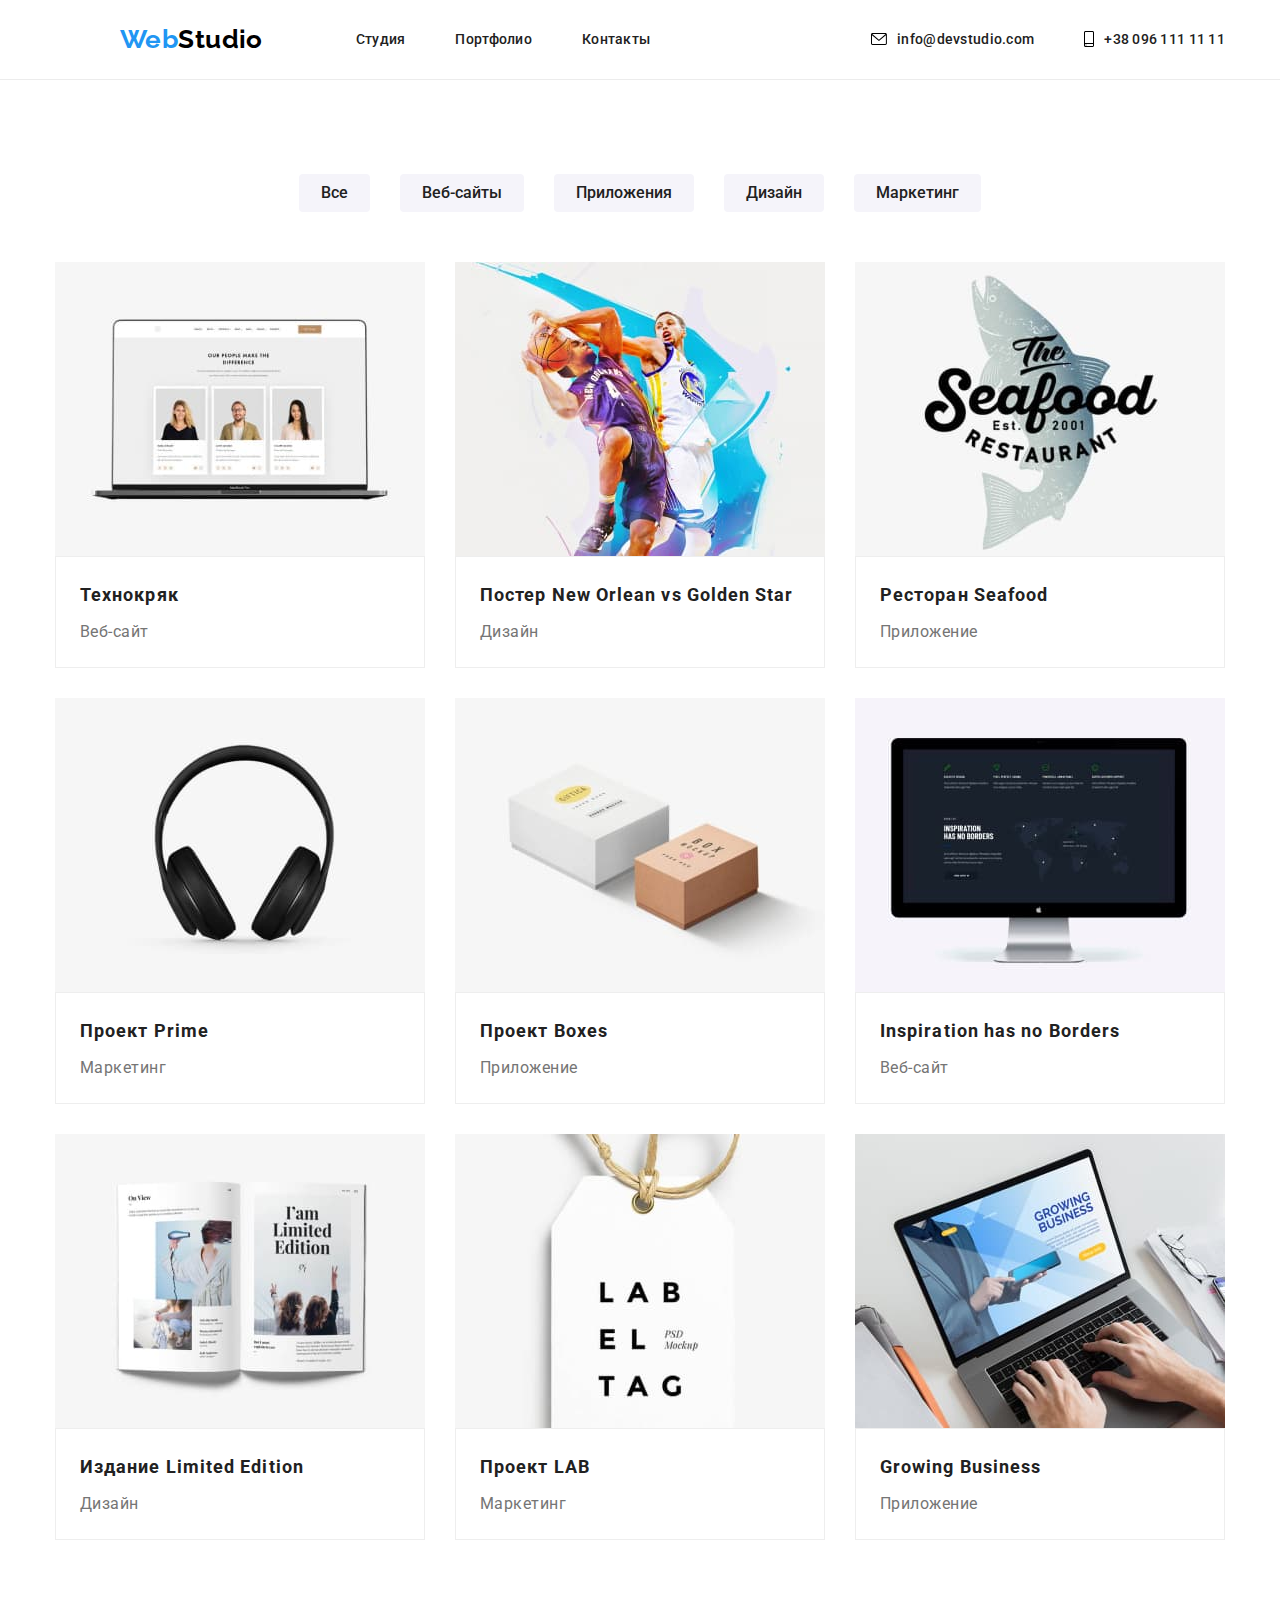
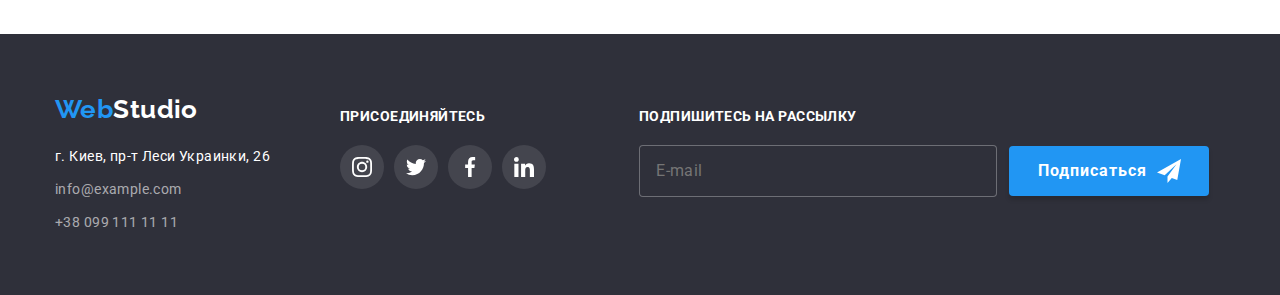
==== commit c9cb012e: "sass done" ====
--- a/portfolio.html
+++ b/portfolio.html
@@ -8,7 +8,7 @@
     <link href="https://fonts.googleapis.com/css2?family=Raleway:wght@700&family=Roboto:wght@500;700;900&display=swap"
         rel="stylesheet">
     <link rel="stylesheet" href="./css/modern-normalize.css">
-    <link rel="stylesheet" href="./css/main.min.css">>
+    <link rel="stylesheet" href="./css/main.min.css">
 </head>
 <body class="page">
     <header class="header">
@@ -21,10 +21,10 @@
                                 <span class="logo__basic-color">Web</span><span class="logo__color-basic-studio">Studio</span></a>
                         </li>
                         <li class="nav-header__item ">
-                            <a class="link nav-header__link nav-header__link--active" href="./index.html">Студия</a>
+                            <a class="link nav-header__link " href="./index.html">Студия</a>
                         </li>
                         <li class="nav-header__item">
-                            <a class="nav-header__link link" href="./portfolio.html">Портфолио</a>
+                            <a class="nav-header__link link nav-header__link--active" href="./portfolio.html">Портфолио</a>
                         </li>
                         <li class="nav-header__item">
                             <a class="nav-header__link link" href="#">Контакты</a>
--- a/css/main.min.css
+++ b/css/main.min.css
@@ -4,5 +4,5 @@
  Consolas,  'Liberation Mono',  Menlo,- monospace;font-size:1em}small{font-size:80%}sub,sup{font-size:75%;line-height:0;position:relative;vertical-align:baseline}sub{bottom:-0.25em}sup{top:-0.5em}table{text-indent:0;border-color:inherit}button,input,optgroup,select,textarea{font-family:inherit;font-size:100%;line-height:1.15;margin:0}button,select{text-transform:none}button,[type='button'],[type='reset'],[type='submit']{-webkit-appearance:button}::-moz-focus-inner{border-style:none;padding:0}:-moz-focusring{outline:1px dotted ButtonText}:-moz-ui-invalid{box-shadow:none}legend{padding:0}progress{vertical-align:baseline}::-webkit-inner-spin-button,::-webkit-outer-spin-button{height:auto}[type='search']{-webkit-appearance:textfield;outline-offset:-2px}::-webkit-search-decoration{-webkit-appearance:none}::-webkit-file-upload-button{-webkit-appearance:button;font:inherit}summary{display:list-item}.page{color:var(--primery-text-color);background-color:var(--primery-bg-color);font-family:roboto, sans-serif;letter-spacing:0.03em;font-size:14px;line-height:1.714}.container{width:1200px;padding-right:15px;padding-left:15px;margin:0 auto}.link{text-decoration:none}h1,h2,h3,h4,h5,h6,ul{margin-top:0;margin-bottom:0}.section{padding-top:94px;padding-bottom:94px}.list{display:-webkit-box;display:-webkit-flex;display:-ms-flexbox;display:flex;padding:0;list-style:none}.instruments,.work,.example-work{background:var(--primery-bg-color)}.header{border-bottom:1px solid #ECECEC}.header .header-box{display:-webkit-box;display:-webkit-flex;display:-ms-flexbox;display:flex;-webkit-box-align:center;-webkit-align-items:center;-ms-flex-align:center;align-items:center;-webkit-box-pack:justify;-webkit-justify-content:space-between;-ms-flex-pack:justify;justify-content:space-between}.logo{display:-webkit-box;display:-webkit-flex;display:-ms-flexbox;display:flex;margin-right:93px;font-family:Raleway, sans-serif;margin-bottom:24px;margin-top:24px;font-weight:700;font-size:26px;line-height:1.192;text-decoration:none}.logo__basic-color{color:var(--accent-color)}.logo__color-basic-studio{color:#000000}.nav-header{display:-webkit-box;display:-webkit-flex;display:-ms-flexbox;display:flex;-webkit-box-align:center;-webkit-align-items:center;-ms-flex-align:center;align-items:center;-webkit-box-pack:center;-webkit-justify-content:center;-ms-flex-pack:center;justify-content:center;padding-left:15px;margin-top:0;margin-bottom:0}.nav-header__list{display:-webkit-box;display:-webkit-flex;display:-ms-flexbox;display:flex;-webkit-box-align:center;-webkit-align-items:center;-ms-flex-align:center;align-items:center;-webkit-box-pack:center;-webkit-justify-content:center;-ms-flex-pack:center;justify-content:center}.nav-header__item:not(:nth-child(2)){margin-left:50px}.nav-header__link{display:inline-block;color:inherit;font-weight:500;line-height:1.143;letter-spacing:0.02em;-webkit-transition:color var(--time-transition) var(--cubic);-o-transition:color var(--time-transition) var(--cubic);transition:color var(--time-transition) var(--cubic)}.nav-header__link:hover,.nav-header__link:focus{color:var(--accent-color)}.nav-header__link--active{color:var(--accent-color)}.nav-header__link--active::after{content:"";display:block;position:relative;width:100%;height:4px;top:29px;background-color:var(--accent-color);-webkit-border-radius:2px;border-radius:2px}.connection-list{display:-webkit-box;display:-webkit-flex;display:-ms-flexbox;display:flex;-webkit-box-align:center;-webkit-align-items:center;-ms-flex-align:center;align-items:center;-webkit-box-pack:center;-webkit-justify-content:center;-ms-flex-pack:center;justify-content:center;padding-left:0}.connection-list__item{display:-webkit-box;display:-webkit-flex;display:-ms-flexbox;display:flex}.connection-list__item:not(:nth-child(1)){margin-left:50px}.connection-list__icon-mail,.connection-list__icon-phone{margin-right:10px;-webkit-transition:fill var(--time-transition) var(--cubic);-o-transition:fill var(--time-transition) var(--cubic);transition:fill var(--time-transition) var(--cubic)}.connection-list__link{display:-webkit-box;display:-webkit-flex;display:-ms-flexbox;display:flex;-webkit-box-align:center;-webkit-align-items:center;-ms-flex-align:center;align-items:center;color:inherit;font-weight:500;line-height:1.143;letter-spacing:0.02em;-webkit-transition:color var(--time-transition) var(--cubic);-o-transition:color var(--time-transition) var(--cubic);transition:color var(--time-transition) var(--cubic)}.connection-list__link:hover,.connection-list__link:focus{color:var(--accent-color)}.connection-list__link:hover .connection-list__icon-mail,.connection-list__link:hover .connection-list__icon-mail,.connection-list__link:hover .connection-list__icon-phone,.connection-list__link:hover .connection-list__icon-phone,.connection-list__link:focus .connection-list__icon-mail,.connection-list__link:focus .connection-list__icon-mail,.connection-list__link:focus .connection-list__icon-phone,.connection-list__link:focus .connection-list__icon-phone{fill:var(--accent-color)}.hero-container{background-color:#C4C4C4;background-image:-webkit-gradient(linear, left top, left bottom, from(rgba(47,48,58,0.4)), to(rgba(47,48,58,0.4))),url(../images/bg-hero.jpg);background-image:-webkit-linear-gradient(rgba(47,48,58,0.4), rgba(47,48,58,0.4)),url(../images/bg-hero.jpg);background-image:-o-linear-gradient(rgba(47,48,58,0.4), rgba(47,48,58,0.4)),url(../images/bg-hero.jpg);background-image:linear-gradient(rgba(47,48,58,0.4), rgba(47,48,58,0.4)),url(../images/bg-hero.jpg);-webkit-background-size:cover;background-size:cover;width:1600px;height:600px;text-align:center;padding-top:200px;padding-bottom:200px}.hero-container__title{margin-bottom:30px;color:var(--color-hero);font-weight:900;font-size:44px;line-height:1.36;letter-spacing:0.06em;text-transform:uppercase}.hero-container__button,.modal-submit{background-color:var(--accent-color);color:var(--color-button);width:200px;margin-bottom:0px;padding:10px 32px;cursor:pointer;font-weight:700;font-size:16px;line-height:1.875;-webkit-box-shadow:0px 4px 4px rgba(0,0,0,0.15);box-shadow:0px 4px 4px rgba(0,0,0,0.15);-webkit-border-radius:4px;border-radius:4px;border:none}.hero-container__backdrop{position:fixed;top:0;left:0;width:100%;height:100%;background-color:rgba(0,0,0,0.2);opacity:1;-webkit-transition:opacity var(--time-transition) var(--cubic);-o-transition:opacity var(--time-transition) var(--cubic);transition:opacity var(--time-transition) var(--cubic)}.hero-container__backdrop--is-hidden{opacity:0;pointer-events:none}.modal{position:absolute;top:50%;left:50%;-webkit-transform:translate(-50%, -50%) scale(1);-ms-transform:translate(-50%, -50%) scale(1);transform:translate(-50%, -50%) scale(1);-webkit-transition:-webkit-transform var(--time-transition) var(--cubic);transition:-webkit-transform var(--time-transition) var(--cubic);-o-transition:transform var(--time-transition) var(--cubic);transition:transform var(--time-transition) var(--cubic);transition:transform var(--time-transition) var(--cubic), -webkit-transform var(--time-transition) var(--cubic);width:528px;height:581px;padding:40px 40px;background-color:#fff;-webkit-box-shadow:0px 1px 3px rgba(0,0,0,0.12),0px 1px 1px rgba(0,0,0,0.14),0px 2px 1px rgba(0,0,0,0.2);box-shadow:0px 1px 3px rgba(0,0,0,0.12),0px 1px 1px rgba(0,0,0,0.14),0px 2px 1px rgba(0,0,0,0.2);-webkit-border-radius:4px;border-radius:4px}.hero-container__backdrop--is-hidden .modal{-webkit-transform:translate(-50%, -50%) scale(0.5);-ms-transform:translate(-50%, -50%) scale(0.5);transform:translate(-50%, -50%) scale(0.5)}.modal__close{position:absolute;top:8px;right:8px;width:30px;height:30px;background:#FFFFFF;border:1px solid rgba(0,0,0,0.1);-webkit-box-sizing:border-box;box-sizing:border-box;-webkit-border-radius:50%;border-radius:50%}.modal__icon{position:absolute;width:50%;height:50%;-webkit-transform:translate(-50%, -50%);-ms-transform:translate(-50%, -50%);transform:translate(-50%, -50%);fill:#000000;cursor:pointer}.modal__title{font-weight:bold;font-size:20px;line-height:1.15;margin:0 0 12px 0}.modal-container{position:relative}.modal-container__field{display:block;text-align:start;font-size:12px;line-height:14px;letter-spacing:0.01em;color:var(--secondary-text-color);margin-bottom:10px}.modal-container__form,.modal-container__comments{width:100%;height:40px;border:1px solid rgba(164,148,148,0.2);-webkit-border-radius:4px;border-radius:4px;margin-top:4px;padding-left:42px;outline:none;-webkit-transition:border var(--time-transition) var(--cubic);-o-transition:border var(--time-transition) var(--cubic);transition:border var(--time-transition) var(--cubic)}.modal-container__comments{width:448px;height:120px;padding:12px 16px;margin-bottom:20px;resize:none}.modal-container__checkbox{margin:0 auto;position:relative;display:-webkit-box;display:-webkit-flex;display:-ms-flexbox;display:flex;-webkit-box-align:center;-webkit-align-items:center;-ms-flex-align:center;align-items:center;-webkit-box-pack:center;-webkit-justify-content:center;-ms-flex-pack:center;justify-content:center;font-size:14px;line-height:1.71;color:var(--secondary-text-color);padding-left:20px;margin-bottom:30px}.modal-container__form-link{color:var(--accent-color);margin-left:5px}.modal-submit{margin-bottom:40px}.modal-container:focus-within .modal-container__icon{fill:var(--accent-color)}.modal-container:focus-within .modal-container__form,.modal-container:focus-within .modal-container__comments{border:1px solid #2196F3;-webkit-border-radius:4px;border-radius:4px}.modal-container__icon{position:absolute;top:50%;left:12px;fill:var(--primery-text-color);-webkit-transition:fill var(--time-transition) var(--cubic);-o-transition:fill var(--time-transition) var(--cubic);transition:fill var(--time-transition) var(--cubic)}.modal-container__checkbox-icon{position:absolute;left:10px;width:16px;height:15px;background:#FFFFFF;border:2px solid var(--primery-text-color);-webkit-box-shadow:0px 1px 3px rgba(0,0,0,0.12),0px 1px 1px rgba(0,0,0,0.14),0px 2px 1px rgba(0,0,0,0.2);box-shadow:0px 1px 3px rgba(0,0,0,0.12),0px 1px 1px rgba(0,0,0,0.14),0px 2px 1px rgba(0,0,0,0.2);-webkit-border-radius:4px;border-radius:4px;-webkit-transition:background-color var(--cubic) var(--time-transition),border-color var(--cubic) var(--time-transition),-webkit-background-clip var(--cubic) var(--time-transition);transition:background-color var(--cubic) var(--time-transition),border-color var(--cubic) var(--time-transition),-webkit-background-clip var(--cubic) var(--time-transition);-o-transition:background-color var(--cubic) var(--time-transition),border-color var(--cubic) var(--time-transition),background-clip var(--cubic) var(--time-transition);transition:background-color var(--cubic) var(--time-transition),border-color var(--cubic) var(--time-transition),background-clip var(--cubic) var(--time-transition);transition:background-color var(--cubic) var(--time-transition),border-color var(--cubic) var(--time-transition),background-clip var(--cubic) var(--time-transition),-webkit-background-clip var(--cubic) var(--time-transition)}.visually-hidden{position:absolute;width:1px;height:1px;margin:-1px;padding:0;overflow:hidden;border:0;clip:rect(0 0 0 0)}.modal-container__field--check:checked ~ .modal-container__checkbox-icon{background-image:url(../images/iconcheck.svg);-webkit-background-size:contain;background-size:contain;background-repeat:no-repeat;background-position:center;background-color:var(--accent-color);border-color:var(--accent-color);-webkit-background-clip:border-box;background-clip:border-box}.instruments__list{margin-bottom:0;text-align:start}.icon-container{display:-webkit-box;display:-webkit-flex;display:-ms-flexbox;display:flex;-webkit-box-pack:center;-webkit-justify-content:center;-ms-flex-pack:center;justify-content:center;-webkit-box-align:center;-webkit-align-items:center;-ms-flex-align:center;align-items:center;width:270px;height:120px;background-color:#F5F4FA;-webkit-border-radius:4px;border-radius:4px;margin-bottom:30px}.instruments__icon{display:inline-block}.instruments__title{margin-bottom:10px;color:var(--primery-text-color);font-weight:700;line-height:1.143;text-transform:uppercase}.instruments__text{color:var(--secondary-text-color);font-weight:normal;margin-top:0;margin-bottom:0}.instruments__item:not(:first-child){margin-left:30px}.section-team__title{margin-bottom:50px}.section-team__item:not(:first-child){margin-left:30px}.section-team{background:#f5f4fa}.section-team__foto{display:block;margin-bottom:30px}.section-team__item{background-color:var(--primery-bg-color);-webkit-box-shadow:0px 1px 3px rgba(0,0,0,0.12),0px 1px 1px rgba(0,0,0,0.14),0px 2px 1px rgba(0,0,0,0.2);box-shadow:0px 1px 3px rgba(0,0,0,0.12),0px 1px 1px rgba(0,0,0,0.14),0px 2px 1px rgba(0,0,0,0.2);-webkit-border-radius:0px 0px 4px 4px;border-radius:0px 0px 4px 4px}.section-team__title{font-weight:700;font-size:36px;line-height:1.166;text-align:center}.section-team__name{font-weight:500;font-size:16px;line-height:1.187;text-align:center;margin-bottom:10px}.section-team__profession{color:var(--secondary-text-color);font-weight:normal;font-size:16px;line-height:1.187;text-align:center;margin:0 0 16px 0}.work__thumb{position:relative}.work__list-img{display:block}.work__title-thumb{position:absolute;bottom:0px;left:0;width:370px;height:70px;padding:27px 0 27px 0;background:rgba(47,48,58,0.8);font-weight:bold;font-size:14px;line-height:1.142;text-align:center;letter-spacing:0.03em;text-transform:uppercase;color:#ffffff}.section-work{padding-top:0}.work__title{margin-bottom:50px}.work__list{display:-webkit-box;display:-webkit-flex;display:-ms-flexbox;display:flex;-webkit-box-align:center;-webkit-align-items:center;-ms-flex-align:center;align-items:center}.work__item:not(:first-child){margin-left:30px}.work__title{font-weight:700;font-size:36px;line-height:1.166;text-align:center}.social-list{display:-webkit-box;display:-webkit-flex;display:-ms-flexbox;display:flex;-webkit-box-pack:center;-webkit-justify-content:center;-ms-flex-pack:center;justify-content:center;-webkit-box-align:center;-webkit-align-items:center;-ms-flex-align:center;align-items:center}.social-list__link{width:44px;height:44px;-webkit-border-radius:50%;border-radius:50%;margin-bottom:30px}.social-list__link:not(:last-child){margin-right:10px}.social-list__icon{display:-webkit-box;display:-webkit-flex;display:-ms-flexbox;display:flex;-webkit-box-pack:center;-webkit-justify-content:center;-ms-flex-pack:center;justify-content:center;-webkit-box-align:center;-webkit-align-items:center;-ms-flex-align:center;align-items:center;-webkit-border-radius:50%;border-radius:50%;width:100%;height:100%;color:var(--color-icon);-webkit-transition:background-color var(--time-transition) var(--cubic);-o-transition:background-color var(--time-transition) var(--cubic);transition:background-color var(--time-transition) var(--cubic)}.social-list__icon:hover,.social-list__icon:focus{background-color:var(--accent-color)}.social-list__logo{background-position:center;fill:currentColor;-webkit-transition:fill var(--time-transition) var(--cubic);-o-transition:fill var(--time-transition) var(--cubic);transition:fill var(--time-transition) var(--cubic)}.social-list__icon:hover .social-list__logo,.social-list__icon:focus .social-list__logo{fill:#fff}.section-customers__centered{text-align:center}.section-customers__title{margin-bottom:50px;font-weight:bold;font-size:36px;line-height:1.16;text-align:center;letter-spacing:0.03em;color:var(--primery-text-color)}.section-customers__item{display:-webkit-box;display:-webkit-flex;display:-ms-flexbox;display:flex;border:1px solid #AFB1B8;-webkit-border-radius:4px;border-radius:4px;width:170px;height:92px;-webkit-transition:border-color var(--time-transition) var(--cubic);-o-transition:border-color var(--time-transition) var(--cubic);transition:border-color var(--time-transition) var(--cubic)}.section-customers__item:not(:last-child){margin-right:30px}.section-customers__link{display:-webkit-box;display:-webkit-flex;display:-ms-flexbox;display:flex;width:100%;height:100%;-webkit-box-align:center;-webkit-align-items:center;-ms-flex-align:center;align-items:center;-webkit-box-pack:center;-webkit-justify-content:center;-ms-flex-pack:center;justify-content:center;color:var(--color-icon)}.section-customers__link svg{fill:currentColor;-webkit-transition:fill var(--time-transition) var(--cubic);-o-transition:fill var(--time-transition) var(--cubic);transition:fill var(--time-transition) var(--cubic)}.section-customers__item:hover,.section-customers__item:focus{border-color:var(--accent-color)}.section-customers__link:hover .section-customers__icon,.section-customers__link:focus .section-customers__icon{fill:var(--accent-color)}.examples-list{-webkit-box-pack:center;-webkit-justify-content:center;-ms-flex-pack:center;justify-content:center;padding-top:94px;padding-bottom:50px}.examples-list .examples-list__item:not(:first-child){margin-left:30px}.examples-list .examples-list__button{color:var(--primery-text-color);background-color:var(--buttom-bg-color-potfolio);font-weight:500;font-size:16px;line-height:1.62;text-align:center;cursor:pointer;border:none;-webkit-border-radius:4px;border-radius:4px;padding:6px 22px;-webkit-transition:background-color var(--time-transition) var(--cubic),color var(--time-transition) var(--cubic),-webkit-box-shadow var(--time-transition) var(--cubic);transition:background-color var(--time-transition) var(--cubic),color var(--time-transition) var(--cubic),-webkit-box-shadow var(--time-transition) var(--cubic);-o-transition:background-color var(--time-transition) var(--cubic),color var(--time-transition) var(--cubic),box-shadow var(--time-transition) var(--cubic);transition:background-color var(--time-transition) var(--cubic),color var(--time-transition) var(--cubic),box-shadow var(--time-transition) var(--cubic);transition:background-color var(--time-transition) var(--cubic),color var(--time-transition) var(--cubic),box-shadow var(--time-transition) var(--cubic),-webkit-box-shadow var(--time-transition) var(--cubic)}.examples-list .examples-list__button:hover,.examples-list .examples-list__button:focus{background-color:var(--accent-color);color:var(--color-button);-webkit-box-shadow:0px 3px 1px rgba(0,0,0,0.1),0px 1px 2px rgba(0,0,0,0.08),0px 2px 2px rgba(0,0,0,0.12);box-shadow:0px 3px 1px rgba(0,0,0,0.1),0px 1px 2px rgba(0,0,0,0.08),0px 2px 2px rgba(0,0,0,0.12)}.works{-webkit-flex-wrap:wrap;-ms-flex-wrap:wrap;flex-wrap:wrap;padding-bottom:94px}.works .works__item{-webkit-box-sizing:border-box;box-sizing:border-box}.works .works__item:not(:nth-child(3n)){background-color:var(--bg-card-portfolio);margin-right:30px}.works .works__item:not(:nth-last-child(-n+3)){margin-bottom:30px}.works .works__link{display:block;text-decoration:none;color:var(--primery-text-color);-webkit-transition:-webkit-box-shadow var(--time-transition) var(--cubic);transition:-webkit-box-shadow var(--time-transition) var(--cubic);-o-transition:box-shadow var(--time-transition) var(--cubic);transition:box-shadow var(--time-transition) var(--cubic);transition:box-shadow var(--time-transition) var(--cubic), -webkit-box-shadow var(--time-transition) var(--cubic)}.works .works__link:hover{-webkit-box-shadow:0px 1px 1px rgba(0,0,0,0.12),0px 4px 4px rgba(0,0,0,0.06),1px 4px 6px rgba(0,0,0,0.16);box-shadow:0px 1px 1px rgba(0,0,0,0.12),0px 4px 4px rgba(0,0,0,0.06),1px 4px 6px rgba(0,0,0,0.16)}.card-thumb{position:relative;overflow:hidden}.card-thumb .card-thumb__img{display:block;max-width:370px}.card-thumb .card-thumb__overlay{position:absolute;top:0;left:0;width:100%;height:100%;padding:63px 24px 63px 24px;font-size:18px;line-height:1.56;letter-spacing:0.03em;color:#FFFFFF;opacity:0;background-color:rgba(33,150,243,0.9);-webkit-transform:translateY(100%);-ms-transform:translateY(100%);transform:translateY(100%);-webkit-transition:opacity var(--time-transition) var(--cubic),-webkit-transform var(--time-transition) var(--cubic);transition:opacity var(--time-transition) var(--cubic),-webkit-transform var(--time-transition) var(--cubic);-o-transition:opacity var(--time-transition) var(--cubic),transform var(--time-transition) var(--cubic);transition:opacity var(--time-transition) var(--cubic),transform var(--time-transition) var(--cubic);transition:opacity var(--time-transition) var(--cubic),transform var(--time-transition) var(--cubic),-webkit-transform var(--time-transition) var(--cubic)}.card-thumb .card-thumb__info-text{margin:0 0}.card-thumb__meta{border:1px solid #EEEEEE;padding:20px 24px;-webkit-box-shadow:0px 1px 1px rgba(0,0,0,0.12),0;box-shadow:0px 1px 1px rgba(0,0,0,0.12),0}.card-thumb__meta .card-thumb__name{font-weight:700;font-size:18px;line-height:2;letter-spacing:0.06em;margin-bottom:4px}.card-thumb__meta .card-thumb__category{color:var(--secondary-text-color);font-size:16px;line-height:1.87;letter-spacing:0.03em;margin-bottom:0;margin-top:0}.works__link:hover .card-thumb__overlay,.works__link:focus .card-thumb__overlay{opacity:1;-webkit-transform:translateY(0);-ms-transform:translateY(0);transform:translateY(0)}.nav-footer{background-color:var(--secondary-bg-color);padding-bottom:60px;padding-top:60px}.nav-footer__container{display:-webkit-box;display:-webkit-flex;display:-ms-flexbox;display:flex}.nav-footer .address{display:block;margin-right:70px}.nav-footer .address-list{display:block;margin-left:0}.nav-footer .address-list__item:not(:first-child){margin-left:0;margin-top:9px}.nav-footer .address-list__contacts{color:rgba(255,255,255,0.6);font-style:normal;font-weight:400;color:#ffffff99;-webkit-transition:color 250ms cubic-bezier(0.4, 0, 0.2, 1);-o-transition:color 250ms cubic-bezier(0.4, 0, 0.2, 1);transition:color 250ms cubic-bezier(0.4, 0, 0.2, 1)}.nav-footer .address-list__contacts:hover,.nav-footer .address-list__contacts:focus{color:var(--accent-color)}.nav-footer .address-list__contacts--white-color{color:#ffffff}.logo--change-color{display:inline-block;margin:0 0 20px 0}.logo__color-basic-studio--inverse{color:#ffffff}.invitation{margin-top:15px}.invitation__title{font-size:14px;letter-spacing:0.03em;font-weight:700;line-height:1.14;text-transform:uppercase;color:#FFFFFF}.social-list__item{display:-webkit-box;display:-webkit-flex;display:-ms-flexbox;display:flex;width:44px;height:44px}.social-list__item:not(:last-child){margin-right:10px}.social-list{margin-top:20px}.social-list__link{display:-webkit-box;display:-webkit-flex;display:-ms-flexbox;display:flex;width:100%;height:100%;-webkit-box-pack:center;-webkit-justify-content:center;-ms-flex-pack:center;justify-content:center;-webkit-box-align:center;-webkit-align-items:center;-ms-flex-align:center;align-items:center;-webkit-border-radius:50%;border-radius:50%;background-color:rgba(255,255,255,0.1);fill:#ffffff;-webkit-transition:background-color var(--time-transition) var(--cubic);-o-transition:background-color var(--time-transition) var(--cubic);transition:background-color var(--time-transition) var(--cubic)}.social-list__link:hover,.social-list__link:focus{background-color:var(--accent-color)}.form{margin-top:15px;margin-left:93px}.form__title{margin:0;font-size:14px;letter-spacing:0.03em;font-weight:700;line-height:1.14;text-transform:uppercase;color:#FFFFFF}.form .form-container{display:-webkit-box;display:-webkit-flex;display:-ms-flexbox;display:flex;-webkit-box-align:center;-webkit-align-items:center;-ms-flex-align:center;align-items:center;margin-top:20px}.form__input{width:358px;border:1px solid rgba(255,255,255,0.3);-webkit-box-sizing:border-box;box-sizing:border-box;-webkit-border-radius:4px;border-radius:4px;padding:15px 0 15px 16px;background:#2F303A;font-size:16px;line-height:1.25;letter-spacing:0.03em;color:rgba(255,255,255,0.6);margin-right:12px}.form__submit{position:relative;display:-webkit-box;display:-webkit-flex;display:-ms-flexbox;display:flex;width:200px;font-weight:700;font-size:16px;line-height:1.87;letter-spacing:0.06em;padding:10px 62px 10px 29px;background:var(--accent-color);-webkit-box-shadow:0px 4px 4px rgba(0,0,0,0.15);box-shadow:0px 4px 4px rgba(0,0,0,0.15);border:none;-webkit-border-radius:4px;border-radius:4px;cursor:pointer;color:#FFFFFF}.form__icon{display:block;position:absolute;top:13px;right:28px;fill:#ffffff}
+ monospace;font-size:1em}small{font-size:80%}sub,sup{font-size:75%;line-height:0;position:relative;vertical-align:baseline}sub{bottom:-0.25em}sup{top:-0.5em}table{text-indent:0;border-color:inherit}button,input,optgroup,select,textarea{font-family:inherit;font-size:100%;line-height:1.15;margin:0}button,select{text-transform:none}button,[type='button'],[type='reset'],[type='submit']{-webkit-appearance:button}::-moz-focus-inner{border-style:none;padding:0}:-moz-focusring{outline:1px dotted ButtonText}:-moz-ui-invalid{box-shadow:none}legend{padding:0}progress{vertical-align:baseline}::-webkit-inner-spin-button,::-webkit-outer-spin-button{height:auto}[type='search']{-webkit-appearance:textfield;outline-offset:-2px}::-webkit-search-decoration{-webkit-appearance:none}::-webkit-file-upload-button{-webkit-appearance:button;font:inherit}summary{display:list-item}.page{color:var(--primery-text-color);background-color:var(--primery-bg-color);font-family:roboto, sans-serif;letter-spacing:0.03em;font-size:14px;line-height:1.714}.container{width:1200px;padding-right:15px;padding-left:15px;margin:0 auto}.link{text-decoration:none}h1,h2,h3,h4,h5,h6,ul{margin-top:0;margin-bottom:0}.section{padding-top:94px;padding-bottom:94px}.list{display:-webkit-box;display:-webkit-flex;display:-ms-flexbox;display:flex;padding:0;list-style:none}.instruments,.work,.example-work{background:var(--primery-bg-color)}.header{border-bottom:1px solid #ECECEC}.header .header-box{display:-webkit-box;display:-webkit-flex;display:-ms-flexbox;display:flex;-webkit-box-align:center;-webkit-align-items:center;-ms-flex-align:center;align-items:center;-webkit-box-pack:justify;-webkit-justify-content:space-between;-ms-flex-pack:justify;justify-content:space-between}.logo{display:-webkit-box;display:-webkit-flex;display:-ms-flexbox;display:flex;margin-right:93px;font-family:Raleway, sans-serif;margin-bottom:24px;margin-top:24px;font-weight:700;font-size:26px;line-height:1.192;text-decoration:none}.logo .logo__basic-color{color:var(--accent-color)}.logo .logo__color-basic-studio{color:#000000}.nav-header{display:-webkit-box;display:-webkit-flex;display:-ms-flexbox;display:flex;-webkit-box-align:center;-webkit-align-items:center;-ms-flex-align:center;align-items:center;-webkit-box-pack:center;-webkit-justify-content:center;-ms-flex-pack:center;justify-content:center;padding-left:15px;margin-top:0;margin-bottom:0}.nav-header .nav-header__list{display:-webkit-box;display:-webkit-flex;display:-ms-flexbox;display:flex;-webkit-box-align:center;-webkit-align-items:center;-ms-flex-align:center;align-items:center;-webkit-box-pack:center;-webkit-justify-content:center;-ms-flex-pack:center;justify-content:center}.nav-header .nav-header__item:not(:nth-child(2)){margin-left:50px}.nav-header__link{display:inline-block;color:inherit;font-weight:500;line-height:1.143;letter-spacing:0.02em;-webkit-transition:color var(--time-transition) var(--cubic);-o-transition:color var(--time-transition) var(--cubic);transition:color var(--time-transition) var(--cubic)}.nav-header__link:hover,.nav-header__link:focus{color:var(--accent-color)}.nav-header__link .nav-header__link--active{color:var(--accent-color)}.nav-header__link .nav-header__link--active::after{content:"";display:block;position:relative;width:100%;height:4px;top:29px;background-color:var(--accent-color);-webkit-border-radius:2px;border-radius:2px}.connection-list{display:-webkit-box;display:-webkit-flex;display:-ms-flexbox;display:flex;-webkit-box-align:center;-webkit-align-items:center;-ms-flex-align:center;align-items:center;-webkit-box-pack:center;-webkit-justify-content:center;-ms-flex-pack:center;justify-content:center;padding-left:0}.connection-list .connection-list__item{display:-webkit-box;display:-webkit-flex;display:-ms-flexbox;display:flex}.connection-list .connection-list__item:not(:nth-child(1)){margin-left:50px}.connection-list .connection-list__icon-mail,.connection-list .connection-list__icon-phone{margin-right:10px;-webkit-transition:fill var(--time-transition) var(--cubic);-o-transition:fill var(--time-transition) var(--cubic);transition:fill var(--time-transition) var(--cubic)}.connection-list .connection-list__link{display:-webkit-box;display:-webkit-flex;display:-ms-flexbox;display:flex;-webkit-box-align:center;-webkit-align-items:center;-ms-flex-align:center;align-items:center;color:inherit;font-weight:500;line-height:1.143;letter-spacing:0.02em;-webkit-transition:color var(--time-transition) var(--cubic);-o-transition:color var(--time-transition) var(--cubic);transition:color var(--time-transition) var(--cubic)}.connection-list .connection-list__link:hover,.connection-list .connection-list__link:focus{color:var(--accent-color)}.connection-list .connection-list__link:hover .connection-list__link .connection-list__icon-mail,.connection-list .connection-list__link:hover .connection-list__link .connection-list__icon-mail,.connection-list .connection-list__link:hover .connection-list__link .connection-list__icon-phone,.connection-list .connection-list__link:hover .connection-list__link .connection-list__icon-phone,.connection-list .connection-list__link:focus .connection-list__link .connection-list__icon-mail,.connection-list .connection-list__link:focus .connection-list__link .connection-list__icon-mail,.connection-list .connection-list__link:focus .connection-list__link .connection-list__icon-phone,.connection-list .connection-list__link:focus .connection-list__link .connection-list__icon-phone{fill:var(--accent-color)}.hero-container{background-color:#C4C4C4;background-image:-webkit-gradient(linear, left top, left bottom, from(rgba(47,48,58,0.4)), to(rgba(47,48,58,0.4))),url(../images/bg-hero.jpg);background-image:-webkit-linear-gradient(rgba(47,48,58,0.4), rgba(47,48,58,0.4)),url(../images/bg-hero.jpg);background-image:-o-linear-gradient(rgba(47,48,58,0.4), rgba(47,48,58,0.4)),url(../images/bg-hero.jpg);background-image:linear-gradient(rgba(47,48,58,0.4), rgba(47,48,58,0.4)),url(../images/bg-hero.jpg);-webkit-background-size:cover;background-size:cover;width:1600px;height:600px;text-align:center;padding-top:200px;padding-bottom:200px}.hero-container .hero-container__title{margin-bottom:30px;color:var(--color-hero);font-weight:900;font-size:44px;line-height:1.36;letter-spacing:0.06em;text-transform:uppercase}.hero-container .hero-container__button,.hero-container .modal-submit{background-color:var(--accent-color);color:var(--color-button);width:200px;margin-bottom:0px;padding:10px 32px;cursor:pointer;font-weight:700;font-size:16px;line-height:1.875;-webkit-box-shadow:0px 4px 4px rgba(0,0,0,0.15);box-shadow:0px 4px 4px rgba(0,0,0,0.15);-webkit-border-radius:4px;border-radius:4px;border:none}.backdrop{position:fixed;top:0;left:0;width:100%;height:100%;background-color:rgba(0,0,0,0.2);opacity:1;-webkit-transition:opacity var(--time-transition) var(--cubic);-o-transition:opacity var(--time-transition) var(--cubic);transition:opacity var(--time-transition) var(--cubic)}.backdrop--is-hidden{opacity:0;pointer-events:none}.backdrop--is-hidden .modal{-webkit-transform:translate(-50%, -50%) scale(0.5);-ms-transform:translate(-50%, -50%) scale(0.5);transform:translate(-50%, -50%) scale(0.5)}.modal{position:absolute;top:50%;left:50%;-webkit-transform:translate(-50%, -50%) scale(1);-ms-transform:translate(-50%, -50%) scale(1);transform:translate(-50%, -50%) scale(1);-webkit-transition:-webkit-transform var(--time-transition) var(--cubic);transition:-webkit-transform var(--time-transition) var(--cubic);-o-transition:transform var(--time-transition) var(--cubic);transition:transform var(--time-transition) var(--cubic);transition:transform var(--time-transition) var(--cubic), -webkit-transform var(--time-transition) var(--cubic);width:528px;height:581px;padding:40px 40px;background-color:#fff;-webkit-box-shadow:0px 1px 3px rgba(0,0,0,0.12),0px 1px 1px rgba(0,0,0,0.14),0px 2px 1px rgba(0,0,0,0.2);box-shadow:0px 1px 3px rgba(0,0,0,0.12),0px 1px 1px rgba(0,0,0,0.14),0px 2px 1px rgba(0,0,0,0.2);-webkit-border-radius:4px;border-radius:4px}.modal .modal__close{position:absolute;top:8px;right:8px;width:30px;height:30px;background:#FFFFFF;border:1px solid rgba(0,0,0,0.1);-webkit-box-sizing:border-box;box-sizing:border-box;-webkit-border-radius:50%;border-radius:50%}.modal .modal__icon{position:absolute;width:50%;height:50%;-webkit-transform:translate(-50%, -50%);-ms-transform:translate(-50%, -50%);transform:translate(-50%, -50%);fill:#000000;cursor:pointer}.modal .modal__title{font-weight:bold;font-size:20px;line-height:1.15;margin:0 0 12px 0}.modal .modal-submit{margin-bottom:40px}.modal-container{position:relative}.modal-container .modal-container__field{display:block;text-align:start;font-size:12px;line-height:14px;letter-spacing:0.01em;color:var(--secondary-text-color);margin-bottom:10px}.modal-container .modal-container__field--check:checked ~ .modal-container__checkbox-icon{background-image:url(../images/iconcheck.svg);-webkit-background-size:contain;background-size:contain;background-repeat:no-repeat;background-position:center;background-color:var(--accent-color);border-color:var(--accent-color);-webkit-background-clip:border-box;background-clip:border-box}.modal-container .modal-container__form,.modal-container .modal-container__comments{width:100%;height:40px;border:1px solid rgba(164,148,148,0.2);-webkit-border-radius:4px;border-radius:4px;margin-top:4px;padding-left:42px;outline:none;-webkit-transition:border var(--time-transition) var(--cubic);-o-transition:border var(--time-transition) var(--cubic);transition:border var(--time-transition) var(--cubic)}.modal-container .modal-container__comments{width:448px;height:120px;padding:12px 16px;margin-bottom:20px;resize:none}.modal-container .modal-container__icon{position:absolute;top:50%;left:12px;fill:var(--primery-text-color);-webkit-transition:fill var(--time-transition) var(--cubic);-o-transition:fill var(--time-transition) var(--cubic);transition:fill var(--time-transition) var(--cubic)}.modal-container:focus-within .modal-container__icon{fill:var(--accent-color)}.modal-container:focus-within .modal-container__form,.modal-container:focus-within .modal-container__comments{border:1px solid #2196F3;-webkit-border-radius:4px;border-radius:4px}.modal-container .modal-container__checkbox{margin:0 auto;position:relative;display:-webkit-box;display:-webkit-flex;display:-ms-flexbox;display:flex;-webkit-box-align:center;-webkit-align-items:center;-ms-flex-align:center;align-items:center;-webkit-box-pack:center;-webkit-justify-content:center;-ms-flex-pack:center;justify-content:center;font-size:14px;line-height:1.71;color:var(--secondary-text-color);padding-left:20px;margin-bottom:30px}.modal-container .modal-container__checkbox-icon{position:absolute;left:10px;width:16px;height:15px;background:#FFFFFF;border:2px solid var(--primery-text-color);-webkit-box-shadow:0px 1px 3px rgba(0,0,0,0.12),0px 1px 1px rgba(0,0,0,0.14),0px 2px 1px rgba(0,0,0,0.2);box-shadow:0px 1px 3px rgba(0,0,0,0.12),0px 1px 1px rgba(0,0,0,0.14),0px 2px 1px rgba(0,0,0,0.2);-webkit-border-radius:4px;border-radius:4px;-webkit-transition:background-color var(--cubic) var(--time-transition),border-color var(--cubic) var(--time-transition),-webkit-background-clip var(--cubic) var(--time-transition);transition:background-color var(--cubic) var(--time-transition),border-color var(--cubic) var(--time-transition),-webkit-background-clip var(--cubic) var(--time-transition);-o-transition:background-color var(--cubic) var(--time-transition),border-color var(--cubic) var(--time-transition),background-clip var(--cubic) var(--time-transition);transition:background-color var(--cubic) var(--time-transition),border-color var(--cubic) var(--time-transition),background-clip var(--cubic) var(--time-transition);transition:background-color var(--cubic) var(--time-transition),border-color var(--cubic) var(--time-transition),background-clip var(--cubic) var(--time-transition),-webkit-background-clip var(--cubic) var(--time-transition)}.modal-container .modal-container__form-link{color:var(--accent-color);margin-left:5px}.modal-container .visually-hidden{position:absolute;width:1px;height:1px;margin:-1px;padding:0;overflow:hidden;border:0;clip:rect(0 0 0 0)}.instruments{margin-bottom:0;text-align:start}.instruments .instruments__item:not(:first-child){margin-left:30px}.instruments .icon-container{display:-webkit-box;display:-webkit-flex;display:-ms-flexbox;display:flex;-webkit-box-pack:center;-webkit-justify-content:center;-ms-flex-pack:center;justify-content:center;-webkit-box-align:center;-webkit-align-items:center;-ms-flex-align:center;align-items:center;width:270px;height:120px;background-color:#F5F4FA;-webkit-border-radius:4px;border-radius:4px;margin-bottom:30px}.instruments .instruments__icon{display:inline-block}.instruments .instruments__title{margin-bottom:10px;color:var(--primery-text-color);font-weight:700;line-height:1.143;text-transform:uppercase}.instruments .instruments__text{color:var(--secondary-text-color);font-weight:normal;margin-top:0;margin-bottom:0}.section-team{background:#f5f4fa}.section-team .team__item:not(:first-child){margin-left:30px}.section-team .section-team__title{font-weight:700;font-size:36px;line-height:1.166;text-align:center;margin-bottom:50px}.section-team .team__foto{display:block;margin-bottom:30px}.section-team .team__item{background-color:var(--primery-bg-color);-webkit-box-shadow:0px 1px 3px rgba(0,0,0,0.12),0px 1px 1px rgba(0,0,0,0.14),0px 2px 1px rgba(0,0,0,0.2);box-shadow:0px 1px 3px rgba(0,0,0,0.12),0px 1px 1px rgba(0,0,0,0.14),0px 2px 1px rgba(0,0,0,0.2);-webkit-border-radius:0px 0px 4px 4px;border-radius:0px 0px 4px 4px}.section-team .team__name{font-weight:500;font-size:16px;line-height:1.187;text-align:center;margin-bottom:10px}.section-team .team__profession{color:var(--secondary-text-color);font-weight:normal;font-size:16px;line-height:1.187;text-align:center;margin:0 0 16px 0}.section-work{padding-top:0}.section-work .work__title{margin-bottom:50px;font-weight:700;font-size:36px;line-height:1.166;text-align:center}.section-work .work__list{display:-webkit-box;display:-webkit-flex;display:-ms-flexbox;display:flex;-webkit-box-align:center;-webkit-align-items:center;-ms-flex-align:center;align-items:center}.section-work .work__item:not(:first-child){margin-left:30px}.section-work .work__thumb{position:relative}.section-work .work__list-img{display:block}.section-work .work__title-thumb{position:absolute;bottom:0px;left:0;width:370px;height:70px;padding:27px 0 27px 0;background:rgba(47,48,58,0.8);font-weight:bold;font-size:14px;line-height:1.142;text-align:center;letter-spacing:0.03em;text-transform:uppercase;color:#ffffff}.social-team{display:-webkit-box;display:-webkit-flex;display:-ms-flexbox;display:flex;-webkit-box-pack:center;-webkit-justify-content:center;-ms-flex-pack:center;justify-content:center;-webkit-box-align:center;-webkit-align-items:center;-ms-flex-align:center;align-items:center}.social-team .social-team__item{width:44px;height:44px;-webkit-border-radius:50%;border-radius:50%;margin-bottom:30px}.social-team .social-team__item:not(:last-child){margin-right:10px}.social-team .social-team__icon{background-position:center;fill:currentColor;-webkit-transition:fill var(--time-transition) var(--cubic);-o-transition:fill var(--time-transition) var(--cubic);transition:fill var(--time-transition) var(--cubic)}.social-team .social-team__link{display:-webkit-box;display:-webkit-flex;display:-ms-flexbox;display:flex;-webkit-box-pack:center;-webkit-justify-content:center;-ms-flex-pack:center;justify-content:center;-webkit-box-align:center;-webkit-align-items:center;-ms-flex-align:center;align-items:center;-webkit-border-radius:50%;border-radius:50%;width:100%;height:100%;color:var(--color-icon);-webkit-transition:background-color var(--time-transition) var(--cubic);-o-transition:background-color var(--time-transition) var(--cubic);transition:background-color var(--time-transition) var(--cubic)}.social-team .social-team__link:hover,.social-team .social-team__link:focus{background-color:var(--accent-color)}.social-team .social-team__link:hover .social-team__icon,.social-team .social-team__link:focus .social-team__icon{fill:#fff}.section-customers__centered{text-align:center}.section-title{margin-bottom:50px;font-weight:bold;font-size:36px;line-height:1.16;text-align:center;letter-spacing:0.03em;color:var(--primery-text-color)}.customers-list__item:not(:last-child){margin-right:30px}.customers-list__item{display:-webkit-box;display:-webkit-flex;display:-ms-flexbox;display:flex;border:1px solid #AFB1B8;-webkit-border-radius:4px;border-radius:4px;width:170px;height:92px;-webkit-transition:border-color var(--time-transition) var(--cubic);-o-transition:border-color var(--time-transition) var(--cubic);transition:border-color var(--time-transition) var(--cubic)}.customers-list__item:hover,.customers-list__item:focus{border-color:var(--accent-color)}.customers-list__item .customers-list__link{display:-webkit-box;display:-webkit-flex;display:-ms-flexbox;display:flex;width:100%;height:100%;-webkit-box-align:center;-webkit-align-items:center;-ms-flex-align:center;align-items:center;-webkit-box-pack:center;-webkit-justify-content:center;-ms-flex-pack:center;justify-content:center;color:var(--color-icon)}.customers-list__item .customers-list__icon{fill:currentColor;-webkit-transition:fill var(--time-transition) var(--cubic);-o-transition:fill var(--time-transition) var(--cubic);transition:fill var(--time-transition) var(--cubic)}.customers-list__item:hover .customers-list__icon,.customers-list__item:focus .customers-list__icon{fill:var(--accent-color)}.examples-list{-webkit-box-pack:center;-webkit-justify-content:center;-ms-flex-pack:center;justify-content:center;padding-top:94px;padding-bottom:50px}.examples-list .examples-list__item:not(:first-child){margin-left:30px}.examples-list .examples-list__button{color:var(--primery-text-color);background-color:var(--buttom-bg-color-potfolio);font-weight:500;font-size:16px;line-height:1.62;text-align:center;cursor:pointer;border:none;-webkit-border-radius:4px;border-radius:4px;padding:6px 22px;-webkit-transition:background-color var(--time-transition) var(--cubic),color var(--time-transition) var(--cubic),-webkit-box-shadow var(--time-transition) var(--cubic);transition:background-color var(--time-transition) var(--cubic),color var(--time-transition) var(--cubic),-webkit-box-shadow var(--time-transition) var(--cubic);-o-transition:background-color var(--time-transition) var(--cubic),color var(--time-transition) var(--cubic),box-shadow var(--time-transition) var(--cubic);transition:background-color var(--time-transition) var(--cubic),color var(--time-transition) var(--cubic),box-shadow var(--time-transition) var(--cubic);transition:background-color var(--time-transition) var(--cubic),color var(--time-transition) var(--cubic),box-shadow var(--time-transition) var(--cubic),-webkit-box-shadow var(--time-transition) var(--cubic)}.examples-list .examples-list__button:hover,.examples-list .examples-list__button:focus{background-color:var(--accent-color);color:var(--color-button);-webkit-box-shadow:0px 3px 1px rgba(0,0,0,0.1),0px 1px 2px rgba(0,0,0,0.08),0px 2px 2px rgba(0,0,0,0.12);box-shadow:0px 3px 1px rgba(0,0,0,0.1),0px 1px 2px rgba(0,0,0,0.08),0px 2px 2px rgba(0,0,0,0.12)}.works{-webkit-flex-wrap:wrap;-ms-flex-wrap:wrap;flex-wrap:wrap;padding-bottom:94px}.works .works__item{-webkit-box-sizing:border-box;box-sizing:border-box}.works .works__item:not(:nth-child(3n)){background-color:var(--bg-card-portfolio);margin-right:30px}.works .works__item:not(:nth-last-child(-n+3)){margin-bottom:30px}.works .works__link{display:block;text-decoration:none;color:var(--primery-text-color);-webkit-transition:-webkit-box-shadow var(--time-transition) var(--cubic);transition:-webkit-box-shadow var(--time-transition) var(--cubic);-o-transition:box-shadow var(--time-transition) var(--cubic);transition:box-shadow var(--time-transition) var(--cubic);transition:box-shadow var(--time-transition) var(--cubic), -webkit-box-shadow var(--time-transition) var(--cubic)}.works .works__link:hover{-webkit-box-shadow:0px 1px 1px rgba(0,0,0,0.12),0px 4px 4px rgba(0,0,0,0.06),1px 4px 6px rgba(0,0,0,0.16);box-shadow:0px 1px 1px rgba(0,0,0,0.12),0px 4px 4px rgba(0,0,0,0.06),1px 4px 6px rgba(0,0,0,0.16)}.card-thumb{position:relative;overflow:hidden}.card-thumb .card-thumb__img{display:block;max-width:370px}.card-thumb .card-thumb__overlay{position:absolute;top:0;left:0;width:100%;height:100%;padding:63px 24px 63px 24px;font-size:18px;line-height:1.56;letter-spacing:0.03em;color:#FFFFFF;opacity:0;background-color:rgba(33,150,243,0.9);-webkit-transform:translateY(100%);-ms-transform:translateY(100%);transform:translateY(100%);-webkit-transition:opacity var(--time-transition) var(--cubic),-webkit-transform var(--time-transition) var(--cubic);transition:opacity var(--time-transition) var(--cubic),-webkit-transform var(--time-transition) var(--cubic);-o-transition:opacity var(--time-transition) var(--cubic),transform var(--time-transition) var(--cubic);transition:opacity var(--time-transition) var(--cubic),transform var(--time-transition) var(--cubic);transition:opacity var(--time-transition) var(--cubic),transform var(--time-transition) var(--cubic),-webkit-transform var(--time-transition) var(--cubic)}.card-thumb .card-thumb__info-text{margin:0 0}.card-thumb__meta{border:1px solid #EEEEEE;padding:20px 24px;-webkit-box-shadow:0px 1px 1px rgba(0,0,0,0.12),0;box-shadow:0px 1px 1px rgba(0,0,0,0.12),0}.card-thumb__meta .card-thumb__name{font-weight:700;font-size:18px;line-height:2;letter-spacing:0.06em;margin-bottom:4px}.card-thumb__meta .card-thumb__category{color:var(--secondary-text-color);font-size:16px;line-height:1.87;letter-spacing:0.03em;margin-bottom:0;margin-top:0}.works__link:hover .card-thumb__overlay,.works__link:focus .card-thumb__overlay{opacity:1;-webkit-transform:translateY(0);-ms-transform:translateY(0);transform:translateY(0)}.nav-footer{background-color:var(--secondary-bg-color);padding-bottom:60px;padding-top:60px}.nav-footer .nav-footer__container{display:-webkit-box;display:-webkit-flex;display:-ms-flexbox;display:flex}.nav-footer .address{display:block;margin-right:70px}.nav-footer .address-list{display:block;margin-left:0}.nav-footer .address-list .address-list__item:not(:first-child){margin-left:0;margin-top:9px}.nav-footer .address-list .address-list__contacts{color:rgba(255,255,255,0.6);font-style:normal;font-weight:400;color:#ffffff99;-webkit-transition:color 250ms cubic-bezier(0.4, 0, 0.2, 1);-o-transition:color 250ms cubic-bezier(0.4, 0, 0.2, 1);transition:color 250ms cubic-bezier(0.4, 0, 0.2, 1)}.nav-footer .address-list .address-list__contacts:hover,.nav-footer .address-list .address-list__contacts:focus{color:var(--accent-color)}.nav-footer .address-list .address-list__contacts--white-color{color:#ffffff}.logo--change-color{display:inline-block;margin:0 0 20px 0}.logo__color-basic-studio--inverse{color:#ffffff}.invitation{margin-top:15px}.invitation .invitation__title{font-size:14px;letter-spacing:0.03em;font-weight:700;line-height:1.14;text-transform:uppercase;color:#FFFFFF}.social-list__item{display:-webkit-box;display:-webkit-flex;display:-ms-flexbox;display:flex;width:44px;height:44px}.social-list__item:not(:last-child){margin-right:10px}.social-list{margin-top:20px}.social-list .social-list__link{display:-webkit-box;display:-webkit-flex;display:-ms-flexbox;display:flex;width:100%;height:100%;-webkit-box-pack:center;-webkit-justify-content:center;-ms-flex-pack:center;justify-content:center;-webkit-box-align:center;-webkit-align-items:center;-ms-flex-align:center;align-items:center;-webkit-border-radius:50%;border-radius:50%;background-color:rgba(255,255,255,0.1);fill:#ffffff;-webkit-transition:background-color var(--time-transition) var(--cubic);-o-transition:background-color var(--time-transition) var(--cubic);transition:background-color var(--time-transition) var(--cubic)}.social-list .social-list__link:hover,.social-list .social-list__link:focus{background-color:var(--accent-color)}.form{margin-top:15px;margin-left:93px}.form .form__title{margin:0;font-size:14px;letter-spacing:0.03em;font-weight:700;line-height:1.14;text-transform:uppercase;color:#FFFFFF}.form .form-container{display:-webkit-box;display:-webkit-flex;display:-ms-flexbox;display:flex;-webkit-box-align:center;-webkit-align-items:center;-ms-flex-align:center;align-items:center;margin-top:20px}.form .form__input{width:358px;border:1px solid rgba(255,255,255,0.3);-webkit-box-sizing:border-box;box-sizing:border-box;-webkit-border-radius:4px;border-radius:4px;padding:15px 0 15px 16px;background:#2F303A;font-size:16px;line-height:1.25;letter-spacing:0.03em;color:rgba(255,255,255,0.6);margin-right:12px}.form .form__submit{position:relative;display:-webkit-box;display:-webkit-flex;display:-ms-flexbox;display:flex;width:200px;font-weight:700;font-size:16px;line-height:1.87;letter-spacing:0.06em;padding:10px 62px 10px 29px;background:var(--accent-color);-webkit-box-shadow:0px 4px 4px rgba(0,0,0,0.15);box-shadow:0px 4px 4px rgba(0,0,0,0.15);border:none;-webkit-border-radius:4px;border-radius:4px;cursor:pointer;color:#FFFFFF}.form .form__icon{display:block;position:absolute;top:13px;right:28px;fill:#ffffff}
 /*# sourceMappingURL=main.min.css.map */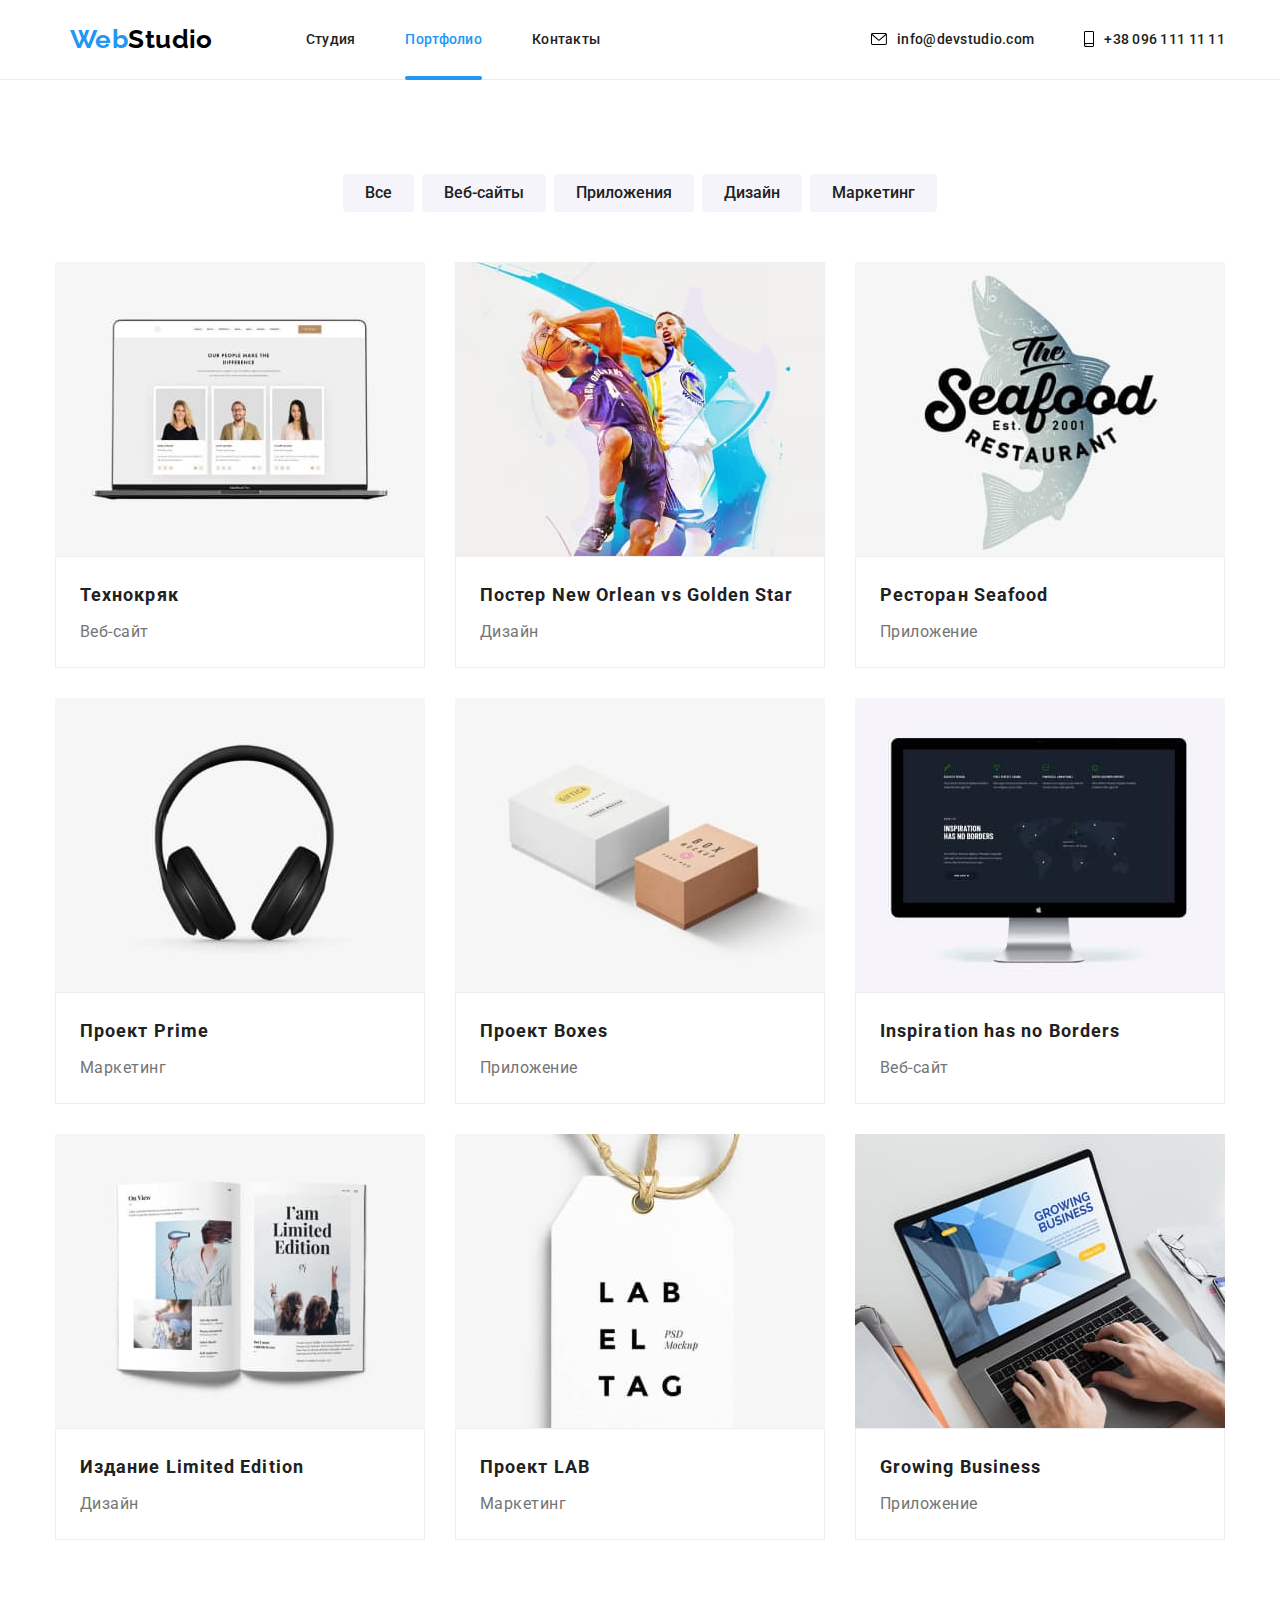
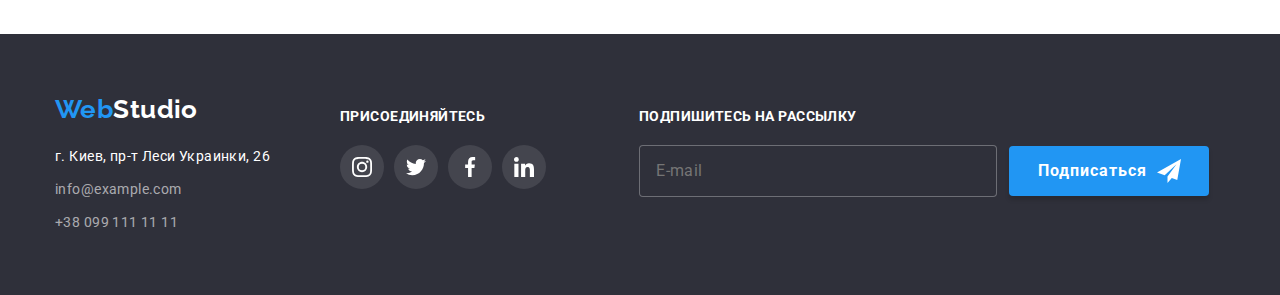
==== commit 09f0b526: "add change" ====
--- a/portfolio.html
+++ b/portfolio.html
@@ -5,9 +5,6 @@
     <meta http-equiv="X-UA-Compatible" content="IE=edge">
     <meta name="viewport" content="width=device-width, initial-scale=1.0">
     <title>Portfolio</title>
-    <link href="https://fonts.googleapis.com/css2?family=Raleway:wght@700&family=Roboto:wght@500;700;900&display=swap"
-        rel="stylesheet">
-    <link rel="stylesheet" href="./css/modern-normalize.css">
     <link rel="stylesheet" href="./css/main.min.css">
 </head>
 <body class="page">
--- a/css/main.min.css
+++ b/css/main.min.css
@@ -4,5 +4,5 @@
  Consolas,  'Liberation Mono',  Menlo,- monospace;font-size:1em}small{font-size:80%}sub,sup{font-size:75%;line-height:0;position:relative;vertical-align:baseline}sub{bottom:-0.25em}sup{top:-0.5em}table{text-indent:0;border-color:inherit}button,input,optgroup,select,textarea{font-family:inherit;font-size:100%;line-height:1.15;margin:0}button,select{text-transform:none}button,[type='button'],[type='reset'],[type='submit']{-webkit-appearance:button}::-moz-focus-inner{border-style:none;padding:0}:-moz-focusring{outline:1px dotted ButtonText}:-moz-ui-invalid{box-shadow:none}legend{padding:0}progress{vertical-align:baseline}::-webkit-inner-spin-button,::-webkit-outer-spin-button{height:auto}[type='search']{-webkit-appearance:textfield;outline-offset:-2px}::-webkit-search-decoration{-webkit-appearance:none}::-webkit-file-upload-button{-webkit-appearance:button;font:inherit}summary{display:list-item}.page{color:var(--primery-text-color);background-color:var(--primery-bg-color);font-family:roboto, sans-serif;letter-spacing:0.03em;font-size:14px;line-height:1.714}.container{width:1200px;padding-right:15px;padding-left:15px;margin:0 auto}.link{text-decoration:none}h1,h2,h3,h4,h5,h6,ul{margin-top:0;margin-bottom:0}.section{padding-top:94px;padding-bottom:94px}.list{display:-webkit-box;display:-webkit-flex;display:-ms-flexbox;display:flex;padding:0;list-style:none}.instruments,.work,.example-work{background:var(--primery-bg-color)}.header{border-bottom:1px solid #ECECEC}.header .header-box{display:-webkit-box;display:-webkit-flex;display:-ms-flexbox;display:flex;-webkit-box-align:center;-webkit-align-items:center;-ms-flex-align:center;align-items:center;-webkit-box-pack:justify;-webkit-justify-content:space-between;-ms-flex-pack:justify;justify-content:space-between}.logo{display:-webkit-box;display:-webkit-flex;display:-ms-flexbox;display:flex;margin-right:93px;font-family:Raleway, sans-serif;margin-bottom:24px;margin-top:24px;font-weight:700;font-size:26px;line-height:1.192;text-decoration:none}.logo .logo__basic-color{color:var(--accent-color)}.logo .logo__color-basic-studio{color:#000000}.nav-header{display:-webkit-box;display:-webkit-flex;display:-ms-flexbox;display:flex;-webkit-box-align:center;-webkit-align-items:center;-ms-flex-align:center;align-items:center;-webkit-box-pack:center;-webkit-justify-content:center;-ms-flex-pack:center;justify-content:center;padding-left:15px;margin-top:0;margin-bottom:0}.nav-header .nav-header__list{display:-webkit-box;display:-webkit-flex;display:-ms-flexbox;display:flex;-webkit-box-align:center;-webkit-align-items:center;-ms-flex-align:center;align-items:center;-webkit-box-pack:center;-webkit-justify-content:center;-ms-flex-pack:center;justify-content:center}.nav-header .nav-header__item:not(:nth-child(2)){margin-left:50px}.nav-header__link{display:inline-block;color:inherit;font-weight:500;line-height:1.143;letter-spacing:0.02em;-webkit-transition:color var(--time-transition) var(--cubic);-o-transition:color var(--time-transition) var(--cubic);transition:color var(--time-transition) var(--cubic)}.nav-header__link:hover,.nav-header__link:focus{color:var(--accent-color)}.nav-header__link .nav-header__link--active{color:var(--accent-color)}.nav-header__link .nav-header__link--active::after{content:"";display:block;position:relative;width:100%;height:4px;top:29px;background-color:var(--accent-color);-webkit-border-radius:2px;border-radius:2px}.connection-list{display:-webkit-box;display:-webkit-flex;display:-ms-flexbox;display:flex;-webkit-box-align:center;-webkit-align-items:center;-ms-flex-align:center;align-items:center;-webkit-box-pack:center;-webkit-justify-content:center;-ms-flex-pack:center;justify-content:center;padding-left:0}.connection-list .connection-list__item{display:-webkit-box;display:-webkit-flex;display:-ms-flexbox;display:flex}.connection-list .connection-list__item:not(:nth-child(1)){margin-left:50px}.connection-list .connection-list__icon-mail,.connection-list .connection-list__icon-phone{margin-right:10px;-webkit-transition:fill var(--time-transition) var(--cubic);-o-transition:fill var(--time-transition) var(--cubic);transition:fill var(--time-transition) var(--cubic)}.connection-list .connection-list__link{display:-webkit-box;display:-webkit-flex;display:-ms-flexbox;display:flex;-webkit-box-align:center;-webkit-align-items:center;-ms-flex-align:center;align-items:center;color:inherit;font-weight:500;line-height:1.143;letter-spacing:0.02em;-webkit-transition:color var(--time-transition) var(--cubic);-o-transition:color var(--time-transition) var(--cubic);transition:color var(--time-transition) var(--cubic)}.connection-list .connection-list__link:hover,.connection-list .connection-list__link:focus{color:var(--accent-color)}.connection-list .connection-list__link:hover .connection-list__link .connection-list__icon-mail,.connection-list .connection-list__link:hover .connection-list__link .connection-list__icon-mail,.connection-list .connection-list__link:hover .connection-list__link .connection-list__icon-phone,.connection-list .connection-list__link:hover .connection-list__link .connection-list__icon-phone,.connection-list .connection-list__link:focus .connection-list__link .connection-list__icon-mail,.connection-list .connection-list__link:focus .connection-list__link .connection-list__icon-mail,.connection-list .connection-list__link:focus .connection-list__link .connection-list__icon-phone,.connection-list .connection-list__link:focus .connection-list__link .connection-list__icon-phone{fill:var(--accent-color)}.hero-container{background-color:#C4C4C4;background-image:-webkit-gradient(linear, left top, left bottom, from(rgba(47,48,58,0.4)), to(rgba(47,48,58,0.4))),url(../images/bg-hero.jpg);background-image:-webkit-linear-gradient(rgba(47,48,58,0.4), rgba(47,48,58,0.4)),url(../images/bg-hero.jpg);background-image:-o-linear-gradient(rgba(47,48,58,0.4), rgba(47,48,58,0.4)),url(../images/bg-hero.jpg);background-image:linear-gradient(rgba(47,48,58,0.4), rgba(47,48,58,0.4)),url(../images/bg-hero.jpg);-webkit-background-size:cover;background-size:cover;width:1600px;height:600px;text-align:center;padding-top:200px;padding-bottom:200px}.hero-container .hero-container__title{margin-bottom:30px;color:var(--color-hero);font-weight:900;font-size:44px;line-height:1.36;letter-spacing:0.06em;text-transform:uppercase}.hero-container .hero-container__button,.hero-container .modal-submit{background-color:var(--accent-color);color:var(--color-button);width:200px;margin-bottom:0px;padding:10px 32px;cursor:pointer;font-weight:700;font-size:16px;line-height:1.875;-webkit-box-shadow:0px 4px 4px rgba(0,0,0,0.15);box-shadow:0px 4px 4px rgba(0,0,0,0.15);-webkit-border-radius:4px;border-radius:4px;border:none}.backdrop{position:fixed;top:0;left:0;width:100%;height:100%;background-color:rgba(0,0,0,0.2);opacity:1;-webkit-transition:opacity var(--time-transition) var(--cubic);-o-transition:opacity var(--time-transition) var(--cubic);transition:opacity var(--time-transition) var(--cubic)}.backdrop--is-hidden{opacity:0;pointer-events:none}.backdrop--is-hidden .modal{-webkit-transform:translate(-50%, -50%) scale(0.5);-ms-transform:translate(-50%, -50%) scale(0.5);transform:translate(-50%, -50%) scale(0.5)}.modal{position:absolute;top:50%;left:50%;-webkit-transform:translate(-50%, -50%) scale(1);-ms-transform:translate(-50%, -50%) scale(1);transform:translate(-50%, -50%) scale(1);-webkit-transition:-webkit-transform var(--time-transition) var(--cubic);transition:-webkit-transform var(--time-transition) var(--cubic);-o-transition:transform var(--time-transition) var(--cubic);transition:transform var(--time-transition) var(--cubic);transition:transform var(--time-transition) var(--cubic), -webkit-transform var(--time-transition) var(--cubic);width:528px;height:581px;padding:40px 40px;background-color:#fff;-webkit-box-shadow:0px 1px 3px rgba(0,0,0,0.12),0px 1px 1px rgba(0,0,0,0.14),0px 2px 1px rgba(0,0,0,0.2);box-shadow:0px 1px 3px rgba(0,0,0,0.12),0px 1px 1px rgba(0,0,0,0.14),0px 2px 1px rgba(0,0,0,0.2);-webkit-border-radius:4px;border-radius:4px}.modal .modal__close{position:absolute;top:8px;right:8px;width:30px;height:30px;background:#FFFFFF;border:1px solid rgba(0,0,0,0.1);-webkit-box-sizing:border-box;box-sizing:border-box;-webkit-border-radius:50%;border-radius:50%}.modal .modal__icon{position:absolute;width:50%;height:50%;-webkit-transform:translate(-50%, -50%);-ms-transform:translate(-50%, -50%);transform:translate(-50%, -50%);fill:#000000;cursor:pointer}.modal .modal__title{font-weight:bold;font-size:20px;line-height:1.15;margin:0 0 12px 0}.modal .modal-submit{margin-bottom:40px}.modal-container{position:relative}.modal-container .modal-container__field{display:block;text-align:start;font-size:12px;line-height:14px;letter-spacing:0.01em;color:var(--secondary-text-color);margin-bottom:10px}.modal-container .modal-container__field--check:checked ~ .modal-container__checkbox-icon{background-image:url(../images/iconcheck.svg);-webkit-background-size:contain;background-size:contain;background-repeat:no-repeat;background-position:center;background-color:var(--accent-color);border-color:var(--accent-color);-webkit-background-clip:border-box;background-clip:border-box}.modal-container .modal-container__form,.modal-container .modal-container__comments{width:100%;height:40px;border:1px solid rgba(164,148,148,0.2);-webkit-border-radius:4px;border-radius:4px;margin-top:4px;padding-left:42px;outline:none;-webkit-transition:border var(--time-transition) var(--cubic);-o-transition:border var(--time-transition) var(--cubic);transition:border var(--time-transition) var(--cubic)}.modal-container .modal-container__comments{width:448px;height:120px;padding:12px 16px;margin-bottom:20px;resize:none}.modal-container .modal-container__icon{position:absolute;top:50%;left:12px;fill:var(--primery-text-color);-webkit-transition:fill var(--time-transition) var(--cubic);-o-transition:fill var(--time-transition) var(--cubic);transition:fill var(--time-transition) var(--cubic)}.modal-container:focus-within .modal-container__icon{fill:var(--accent-color)}.modal-container:focus-within .modal-container__form,.modal-container:focus-within .modal-container__comments{border:1px solid #2196F3;-webkit-border-radius:4px;border-radius:4px}.modal-container .modal-container__checkbox{margin:0 auto;position:relative;display:-webkit-box;display:-webkit-flex;display:-ms-flexbox;display:flex;-webkit-box-align:center;-webkit-align-items:center;-ms-flex-align:center;align-items:center;-webkit-box-pack:center;-webkit-justify-content:center;-ms-flex-pack:center;justify-content:center;font-size:14px;line-height:1.71;color:var(--secondary-text-color);padding-left:20px;margin-bottom:30px}.modal-container .modal-container__checkbox-icon{position:absolute;left:10px;width:16px;height:15px;background:#FFFFFF;border:2px solid var(--primery-text-color);-webkit-box-shadow:0px 1px 3px rgba(0,0,0,0.12),0px 1px 1px rgba(0,0,0,0.14),0px 2px 1px rgba(0,0,0,0.2);box-shadow:0px 1px 3px rgba(0,0,0,0.12),0px 1px 1px rgba(0,0,0,0.14),0px 2px 1px rgba(0,0,0,0.2);-webkit-border-radius:4px;border-radius:4px;-webkit-transition:background-color var(--cubic) var(--time-transition),border-color var(--cubic) var(--time-transition),-webkit-background-clip var(--cubic) var(--time-transition);transition:background-color var(--cubic) var(--time-transition),border-color var(--cubic) var(--time-transition),-webkit-background-clip var(--cubic) var(--time-transition);-o-transition:background-color var(--cubic) var(--time-transition),border-color var(--cubic) var(--time-transition),background-clip var(--cubic) var(--time-transition);transition:background-color var(--cubic) var(--time-transition),border-color var(--cubic) var(--time-transition),background-clip var(--cubic) var(--time-transition);transition:background-color var(--cubic) var(--time-transition),border-color var(--cubic) var(--time-transition),background-clip var(--cubic) var(--time-transition),-webkit-background-clip var(--cubic) var(--time-transition)}.modal-container .modal-container__form-link{color:var(--accent-color);margin-left:5px}.modal-container .visually-hidden{position:absolute;width:1px;height:1px;margin:-1px;padding:0;overflow:hidden;border:0;clip:rect(0 0 0 0)}.instruments{margin-bottom:0;text-align:start}.instruments .instruments__item:not(:first-child){margin-left:30px}.instruments .icon-container{display:-webkit-box;display:-webkit-flex;display:-ms-flexbox;display:flex;-webkit-box-pack:center;-webkit-justify-content:center;-ms-flex-pack:center;justify-content:center;-webkit-box-align:center;-webkit-align-items:center;-ms-flex-align:center;align-items:center;width:270px;height:120px;background-color:#F5F4FA;-webkit-border-radius:4px;border-radius:4px;margin-bottom:30px}.instruments .instruments__icon{display:inline-block}.instruments .instruments__title{margin-bottom:10px;color:var(--primery-text-color);font-weight:700;line-height:1.143;text-transform:uppercase}.instruments .instruments__text{color:var(--secondary-text-color);font-weight:normal;margin-top:0;margin-bottom:0}.section-team{background:#f5f4fa}.section-team .team__item:not(:first-child){margin-left:30px}.section-team .section-team__title{font-weight:700;font-size:36px;line-height:1.166;text-align:center;margin-bottom:50px}.section-team .team__foto{display:block;margin-bottom:30px}.section-team .team__item{background-color:var(--primery-bg-color);-webkit-box-shadow:0px 1px 3px rgba(0,0,0,0.12),0px 1px 1px rgba(0,0,0,0.14),0px 2px 1px rgba(0,0,0,0.2);box-shadow:0px 1px 3px rgba(0,0,0,0.12),0px 1px 1px rgba(0,0,0,0.14),0px 2px 1px rgba(0,0,0,0.2);-webkit-border-radius:0px 0px 4px 4px;border-radius:0px 0px 4px 4px}.section-team .team__name{font-weight:500;font-size:16px;line-height:1.187;text-align:center;margin-bottom:10px}.section-team .team__profession{color:var(--secondary-text-color);font-weight:normal;font-size:16px;line-height:1.187;text-align:center;margin:0 0 16px 0}.section-work{padding-top:0}.section-work .work__title{margin-bottom:50px;font-weight:700;font-size:36px;line-height:1.166;text-align:center}.section-work .work__list{display:-webkit-box;display:-webkit-flex;display:-ms-flexbox;display:flex;-webkit-box-align:center;-webkit-align-items:center;-ms-flex-align:center;align-items:center}.section-work .work__item:not(:first-child){margin-left:30px}.section-work .work__thumb{position:relative}.section-work .work__list-img{display:block}.section-work .work__title-thumb{position:absolute;bottom:0px;left:0;width:370px;height:70px;padding:27px 0 27px 0;background:rgba(47,48,58,0.8);font-weight:bold;font-size:14px;line-height:1.142;text-align:center;letter-spacing:0.03em;text-transform:uppercase;color:#ffffff}.social-team{display:-webkit-box;display:-webkit-flex;display:-ms-flexbox;display:flex;-webkit-box-pack:center;-webkit-justify-content:center;-ms-flex-pack:center;justify-content:center;-webkit-box-align:center;-webkit-align-items:center;-ms-flex-align:center;align-items:center}.social-team .social-team__item{width:44px;height:44px;-webkit-border-radius:50%;border-radius:50%;margin-bottom:30px}.social-team .social-team__item:not(:last-child){margin-right:10px}.social-team .social-team__icon{background-position:center;fill:currentColor;-webkit-transition:fill var(--time-transition) var(--cubic);-o-transition:fill var(--time-transition) var(--cubic);transition:fill var(--time-transition) var(--cubic)}.social-team .social-team__link{display:-webkit-box;display:-webkit-flex;display:-ms-flexbox;display:flex;-webkit-box-pack:center;-webkit-justify-content:center;-ms-flex-pack:center;justify-content:center;-webkit-box-align:center;-webkit-align-items:center;-ms-flex-align:center;align-items:center;-webkit-border-radius:50%;border-radius:50%;width:100%;height:100%;color:var(--color-icon);-webkit-transition:background-color var(--time-transition) var(--cubic);-o-transition:background-color var(--time-transition) var(--cubic);transition:background-color var(--time-transition) var(--cubic)}.social-team .social-team__link:hover,.social-team .social-team__link:focus{background-color:var(--accent-color)}.social-team .social-team__link:hover .social-team__icon,.social-team .social-team__link:focus .social-team__icon{fill:#fff}.section-customers__centered{text-align:center}.section-title{margin-bottom:50px;font-weight:bold;font-size:36px;line-height:1.16;text-align:center;letter-spacing:0.03em;color:var(--primery-text-color)}.customers-list__item:not(:last-child){margin-right:30px}.customers-list__item{display:-webkit-box;display:-webkit-flex;display:-ms-flexbox;display:flex;border:1px solid #AFB1B8;-webkit-border-radius:4px;border-radius:4px;width:170px;height:92px;-webkit-transition:border-color var(--time-transition) var(--cubic);-o-transition:border-color var(--time-transition) var(--cubic);transition:border-color var(--time-transition) var(--cubic)}.customers-list__item:hover,.customers-list__item:focus{border-color:var(--accent-color)}.customers-list__item .customers-list__link{display:-webkit-box;display:-webkit-flex;display:-ms-flexbox;display:flex;width:100%;height:100%;-webkit-box-align:center;-webkit-align-items:center;-ms-flex-align:center;align-items:center;-webkit-box-pack:center;-webkit-justify-content:center;-ms-flex-pack:center;justify-content:center;color:var(--color-icon)}.customers-list__item .customers-list__icon{fill:currentColor;-webkit-transition:fill var(--time-transition) var(--cubic);-o-transition:fill var(--time-transition) var(--cubic);transition:fill var(--time-transition) var(--cubic)}.customers-list__item:hover .customers-list__icon,.customers-list__item:focus .customers-list__icon{fill:var(--accent-color)}.examples-list{-webkit-box-pack:center;-webkit-justify-content:center;-ms-flex-pack:center;justify-content:center;padding-top:94px;padding-bottom:50px}.examples-list .examples-list__item:not(:first-child){margin-left:30px}.examples-list .examples-list__button{color:var(--primery-text-color);background-color:var(--buttom-bg-color-potfolio);font-weight:500;font-size:16px;line-height:1.62;text-align:center;cursor:pointer;border:none;-webkit-border-radius:4px;border-radius:4px;padding:6px 22px;-webkit-transition:background-color var(--time-transition) var(--cubic),color var(--time-transition) var(--cubic),-webkit-box-shadow var(--time-transition) var(--cubic);transition:background-color var(--time-transition) var(--cubic),color var(--time-transition) var(--cubic),-webkit-box-shadow var(--time-transition) var(--cubic);-o-transition:background-color var(--time-transition) var(--cubic),color var(--time-transition) var(--cubic),box-shadow var(--time-transition) var(--cubic);transition:background-color var(--time-transition) var(--cubic),color var(--time-transition) var(--cubic),box-shadow var(--time-transition) var(--cubic);transition:background-color var(--time-transition) var(--cubic),color var(--time-transition) var(--cubic),box-shadow var(--time-transition) var(--cubic),-webkit-box-shadow var(--time-transition) var(--cubic)}.examples-list .examples-list__button:hover,.examples-list .examples-list__button:focus{background-color:var(--accent-color);color:var(--color-button);-webkit-box-shadow:0px 3px 1px rgba(0,0,0,0.1),0px 1px 2px rgba(0,0,0,0.08),0px 2px 2px rgba(0,0,0,0.12);box-shadow:0px 3px 1px rgba(0,0,0,0.1),0px 1px 2px rgba(0,0,0,0.08),0px 2px 2px rgba(0,0,0,0.12)}.works{-webkit-flex-wrap:wrap;-ms-flex-wrap:wrap;flex-wrap:wrap;padding-bottom:94px}.works .works__item{-webkit-box-sizing:border-box;box-sizing:border-box}.works .works__item:not(:nth-child(3n)){background-color:var(--bg-card-portfolio);margin-right:30px}.works .works__item:not(:nth-last-child(-n+3)){margin-bottom:30px}.works .works__link{display:block;text-decoration:none;color:var(--primery-text-color);-webkit-transition:-webkit-box-shadow var(--time-transition) var(--cubic);transition:-webkit-box-shadow var(--time-transition) var(--cubic);-o-transition:box-shadow var(--time-transition) var(--cubic);transition:box-shadow var(--time-transition) var(--cubic);transition:box-shadow var(--time-transition) var(--cubic), -webkit-box-shadow var(--time-transition) var(--cubic)}.works .works__link:hover{-webkit-box-shadow:0px 1px 1px rgba(0,0,0,0.12),0px 4px 4px rgba(0,0,0,0.06),1px 4px 6px rgba(0,0,0,0.16);box-shadow:0px 1px 1px rgba(0,0,0,0.12),0px 4px 4px rgba(0,0,0,0.06),1px 4px 6px rgba(0,0,0,0.16)}.card-thumb{position:relative;overflow:hidden}.card-thumb .card-thumb__img{display:block;max-width:370px}.card-thumb .card-thumb__overlay{position:absolute;top:0;left:0;width:100%;height:100%;padding:63px 24px 63px 24px;font-size:18px;line-height:1.56;letter-spacing:0.03em;color:#FFFFFF;opacity:0;background-color:rgba(33,150,243,0.9);-webkit-transform:translateY(100%);-ms-transform:translateY(100%);transform:translateY(100%);-webkit-transition:opacity var(--time-transition) var(--cubic),-webkit-transform var(--time-transition) var(--cubic);transition:opacity var(--time-transition) var(--cubic),-webkit-transform var(--time-transition) var(--cubic);-o-transition:opacity var(--time-transition) var(--cubic),transform var(--time-transition) var(--cubic);transition:opacity var(--time-transition) var(--cubic),transform var(--time-transition) var(--cubic);transition:opacity var(--time-transition) var(--cubic),transform var(--time-transition) var(--cubic),-webkit-transform var(--time-transition) var(--cubic)}.card-thumb .card-thumb__info-text{margin:0 0}.card-thumb__meta{border:1px solid #EEEEEE;padding:20px 24px;-webkit-box-shadow:0px 1px 1px rgba(0,0,0,0.12),0;box-shadow:0px 1px 1px rgba(0,0,0,0.12),0}.card-thumb__meta .card-thumb__name{font-weight:700;font-size:18px;line-height:2;letter-spacing:0.06em;margin-bottom:4px}.card-thumb__meta .card-thumb__category{color:var(--secondary-text-color);font-size:16px;line-height:1.87;letter-spacing:0.03em;margin-bottom:0;margin-top:0}.works__link:hover .card-thumb__overlay,.works__link:focus .card-thumb__overlay{opacity:1;-webkit-transform:translateY(0);-ms-transform:translateY(0);transform:translateY(0)}.nav-footer{background-color:var(--secondary-bg-color);padding-bottom:60px;padding-top:60px}.nav-footer .nav-footer__container{display:-webkit-box;display:-webkit-flex;display:-ms-flexbox;display:flex}.nav-footer .address{display:block;margin-right:70px}.nav-footer .address-list{display:block;margin-left:0}.nav-footer .address-list .address-list__item:not(:first-child){margin-left:0;margin-top:9px}.nav-footer .address-list .address-list__contacts{color:rgba(255,255,255,0.6);font-style:normal;font-weight:400;color:#ffffff99;-webkit-transition:color 250ms cubic-bezier(0.4, 0, 0.2, 1);-o-transition:color 250ms cubic-bezier(0.4, 0, 0.2, 1);transition:color 250ms cubic-bezier(0.4, 0, 0.2, 1)}.nav-footer .address-list .address-list__contacts:hover,.nav-footer .address-list .address-list__contacts:focus{color:var(--accent-color)}.nav-footer .address-list .address-list__contacts--white-color{color:#ffffff}.logo--change-color{display:inline-block;margin:0 0 20px 0}.logo__color-basic-studio--inverse{color:#ffffff}.invitation{margin-top:15px}.invitation .invitation__title{font-size:14px;letter-spacing:0.03em;font-weight:700;line-height:1.14;text-transform:uppercase;color:#FFFFFF}.social-list__item{display:-webkit-box;display:-webkit-flex;display:-ms-flexbox;display:flex;width:44px;height:44px}.social-list__item:not(:last-child){margin-right:10px}.social-list{margin-top:20px}.social-list .social-list__link{display:-webkit-box;display:-webkit-flex;display:-ms-flexbox;display:flex;width:100%;height:100%;-webkit-box-pack:center;-webkit-justify-content:center;-ms-flex-pack:center;justify-content:center;-webkit-box-align:center;-webkit-align-items:center;-ms-flex-align:center;align-items:center;-webkit-border-radius:50%;border-radius:50%;background-color:rgba(255,255,255,0.1);fill:#ffffff;-webkit-transition:background-color var(--time-transition) var(--cubic);-o-transition:background-color var(--time-transition) var(--cubic);transition:background-color var(--time-transition) var(--cubic)}.social-list .social-list__link:hover,.social-list .social-list__link:focus{background-color:var(--accent-color)}.form{margin-top:15px;margin-left:93px}.form .form__title{margin:0;font-size:14px;letter-spacing:0.03em;font-weight:700;line-height:1.14;text-transform:uppercase;color:#FFFFFF}.form .form-container{display:-webkit-box;display:-webkit-flex;display:-ms-flexbox;display:flex;-webkit-box-align:center;-webkit-align-items:center;-ms-flex-align:center;align-items:center;margin-top:20px}.form .form__input{width:358px;border:1px solid rgba(255,255,255,0.3);-webkit-box-sizing:border-box;box-sizing:border-box;-webkit-border-radius:4px;border-radius:4px;padding:15px 0 15px 16px;background:#2F303A;font-size:16px;line-height:1.25;letter-spacing:0.03em;color:rgba(255,255,255,0.6);margin-right:12px}.form .form__submit{position:relative;display:-webkit-box;display:-webkit-flex;display:-ms-flexbox;display:flex;width:200px;font-weight:700;font-size:16px;line-height:1.87;letter-spacing:0.06em;padding:10px 62px 10px 29px;background:var(--accent-color);-webkit-box-shadow:0px 4px 4px rgba(0,0,0,0.15);box-shadow:0px 4px 4px rgba(0,0,0,0.15);border:none;-webkit-border-radius:4px;border-radius:4px;cursor:pointer;color:#FFFFFF}.form .form__icon{display:block;position:absolute;top:13px;right:28px;fill:#ffffff}
+ monospace;font-size:1em}small{font-size:80%}sub,sup{font-size:75%;line-height:0;position:relative;vertical-align:baseline}sub{bottom:-0.25em}sup{top:-0.5em}table{text-indent:0;border-color:inherit}button,input,optgroup,select,textarea{font-family:inherit;font-size:100%;line-height:1.15;margin:0}button,select{text-transform:none}button,[type='button'],[type='reset'],[type='submit']{-webkit-appearance:button}::-moz-focus-inner{border-style:none;padding:0}:-moz-focusring{outline:1px dotted ButtonText}:-moz-ui-invalid{box-shadow:none}legend{padding:0}progress{vertical-align:baseline}::-webkit-inner-spin-button,::-webkit-outer-spin-button{height:auto}[type='search']{-webkit-appearance:textfield;outline-offset:-2px}::-webkit-search-decoration{-webkit-appearance:none}::-webkit-file-upload-button{-webkit-appearance:button;font:inherit}summary{display:list-item}.page{color:var(--primery-text-color);background-color:var(--primery-bg-color);font-family:roboto, sans-serif;letter-spacing:0.03em;font-size:14px;line-height:1.714}.container{width:1200px;padding-right:15px;padding-left:15px;margin:0 auto}.link{text-decoration:none}h1,h2,h3,h4,h5,h6,ul{margin-top:0;margin-bottom:0}.section{padding-top:94px;padding-bottom:94px}.list{display:-webkit-box;display:-webkit-flex;display:-ms-flexbox;display:flex;padding:0;list-style:none}.instruments,.work,.example-work{background:var(--primery-bg-color)}.header{border-bottom:1px solid #ECECEC}.header .header-box{display:-webkit-box;display:-webkit-flex;display:-ms-flexbox;display:flex;-webkit-box-align:center;-webkit-align-items:center;-ms-flex-align:center;align-items:center;-webkit-box-pack:justify;-webkit-justify-content:space-between;-ms-flex-pack:justify;justify-content:space-between}.logo{display:-webkit-box;display:-webkit-flex;display:-ms-flexbox;display:flex;margin-right:93px;font-family:Raleway, sans-serif;margin-bottom:24px;margin-top:24px;font-weight:700;font-size:26px;line-height:1.192;text-decoration:none}.logo .logo__basic-color{color:var(--accent-color)}.logo .logo__color-basic-studio{color:#000000}.nav-header{display:-webkit-box;display:-webkit-flex;display:-ms-flexbox;display:flex;-webkit-box-align:center;-webkit-align-items:center;-ms-flex-align:center;align-items:center;-webkit-box-pack:center;-webkit-justify-content:center;-ms-flex-pack:center;justify-content:center;padding-left:15px;margin-top:0;margin-bottom:0}.nav-header .nav-header__list{display:-webkit-box;display:-webkit-flex;display:-ms-flexbox;display:flex;-webkit-box-align:center;-webkit-align-items:center;-ms-flex-align:center;align-items:center;-webkit-box-pack:center;-webkit-justify-content:center;-ms-flex-pack:center;justify-content:center}.nav-header .nav-header__item:nth-last-child(-n+2){margin-left:50px}.nav-header__link{display:inline-block;color:inherit;font-weight:500;line-height:1.143;letter-spacing:0.02em;-webkit-transition:color var(--time-transition) var(--cubic);-o-transition:color var(--time-transition) var(--cubic);transition:color var(--time-transition) var(--cubic)}.nav-header__link:hover,.nav-header__link:focus{color:var(--accent-color)}.nav-header__link--active{color:var(--accent-color)}.nav-header__link--active::after{content:"";display:block;position:relative;width:100%;height:4px;top:29px;background-color:var(--accent-color);-webkit-border-radius:2px;border-radius:2px}.connection-list{display:-webkit-box;display:-webkit-flex;display:-ms-flexbox;display:flex;-webkit-box-align:center;-webkit-align-items:center;-ms-flex-align:center;align-items:center;-webkit-box-pack:center;-webkit-justify-content:center;-ms-flex-pack:center;justify-content:center;padding-left:0}.connection-list .connection-list__item{display:-webkit-box;display:-webkit-flex;display:-ms-flexbox;display:flex}.connection-list .connection-list__item:not(:nth-child(1)){margin-left:50px}.connection-list .connection-list__icon-mail,.connection-list .connection-list__icon-phone{margin-right:10px;-webkit-transition:fill var(--time-transition) var(--cubic);-o-transition:fill var(--time-transition) var(--cubic);transition:fill var(--time-transition) var(--cubic)}.connection-list .connection-list__link{display:-webkit-box;display:-webkit-flex;display:-ms-flexbox;display:flex;-webkit-box-align:center;-webkit-align-items:center;-ms-flex-align:center;align-items:center;color:inherit;font-weight:500;line-height:1.143;letter-spacing:0.02em;-webkit-transition:color var(--time-transition) var(--cubic);-o-transition:color var(--time-transition) var(--cubic);transition:color var(--time-transition) var(--cubic)}.connection-list .connection-list__link:hover,.connection-list .connection-list__link:focus{color:var(--accent-color)}.connection-list .connection-list__link:hover .connection-list__link .connection-list__icon-mail,.connection-list .connection-list__link:hover .connection-list__link .connection-list__icon-mail,.connection-list .connection-list__link:hover .connection-list__link .connection-list__icon-phone,.connection-list .connection-list__link:hover .connection-list__link .connection-list__icon-phone,.connection-list .connection-list__link:focus .connection-list__link .connection-list__icon-mail,.connection-list .connection-list__link:focus .connection-list__link .connection-list__icon-mail,.connection-list .connection-list__link:focus .connection-list__link .connection-list__icon-phone,.connection-list .connection-list__link:focus .connection-list__link .connection-list__icon-phone{fill:var(--accent-color)}.hero-container{background-color:#C4C4C4;background-image:-webkit-gradient(linear, left top, left bottom, from(rgba(47,48,58,0.4)), to(rgba(47,48,58,0.4))),url(../images/bg-hero.jpg);background-image:-webkit-linear-gradient(rgba(47,48,58,0.4), rgba(47,48,58,0.4)),url(../images/bg-hero.jpg);background-image:-o-linear-gradient(rgba(47,48,58,0.4), rgba(47,48,58,0.4)),url(../images/bg-hero.jpg);background-image:linear-gradient(rgba(47,48,58,0.4), rgba(47,48,58,0.4)),url(../images/bg-hero.jpg);-webkit-background-size:cover;background-size:cover;width:1600px;height:600px;text-align:center;padding-top:200px;padding-bottom:200px}.hero-container .hero-container__title{margin-bottom:30px;color:var(--color-hero);font-weight:900;font-size:44px;line-height:1.36;letter-spacing:0.06em;text-transform:uppercase}.hero-container .hero-container__button,.hero-container .modal-submit{background-color:var(--accent-color);color:var(--color-button);width:200px;margin-bottom:0px;padding:10px 32px;cursor:pointer;font-weight:700;font-size:16px;line-height:1.875;-webkit-box-shadow:0px 4px 4px rgba(0,0,0,0.15);box-shadow:0px 4px 4px rgba(0,0,0,0.15);-webkit-border-radius:4px;border-radius:4px;border:none}.backdrop{position:fixed;top:0;left:0;width:100%;height:100%;background-color:rgba(0,0,0,0.2);opacity:1;-webkit-transition:opacity var(--time-transition) var(--cubic);-o-transition:opacity var(--time-transition) var(--cubic);transition:opacity var(--time-transition) var(--cubic)}.backdrop--is-hidden{opacity:0;pointer-events:none}.backdrop--is-hidden .modal{-webkit-transform:translate(-50%, -50%) scale(0.5);-ms-transform:translate(-50%, -50%) scale(0.5);transform:translate(-50%, -50%) scale(0.5)}.modal{position:absolute;top:50%;left:50%;-webkit-transform:translate(-50%, -50%) scale(1);-ms-transform:translate(-50%, -50%) scale(1);transform:translate(-50%, -50%) scale(1);-webkit-transition:-webkit-transform var(--time-transition) var(--cubic);transition:-webkit-transform var(--time-transition) var(--cubic);-o-transition:transform var(--time-transition) var(--cubic);transition:transform var(--time-transition) var(--cubic);transition:transform var(--time-transition) var(--cubic), -webkit-transform var(--time-transition) var(--cubic);width:528px;height:581px;padding:40px 40px;background-color:#fff;-webkit-box-shadow:0px 1px 3px rgba(0,0,0,0.12),0px 1px 1px rgba(0,0,0,0.14),0px 2px 1px rgba(0,0,0,0.2);box-shadow:0px 1px 3px rgba(0,0,0,0.12),0px 1px 1px rgba(0,0,0,0.14),0px 2px 1px rgba(0,0,0,0.2);-webkit-border-radius:4px;border-radius:4px}.modal .modal__close{position:absolute;top:8px;right:8px;width:30px;height:30px;background:#FFFFFF;border:1px solid rgba(0,0,0,0.1);-webkit-box-sizing:border-box;box-sizing:border-box;-webkit-border-radius:50%;border-radius:50%}.modal .modal__icon{position:absolute;width:50%;height:50%;-webkit-transform:translate(-50%, -50%);-ms-transform:translate(-50%, -50%);transform:translate(-50%, -50%);fill:#000000;cursor:pointer}.modal .modal__title{font-weight:bold;font-size:20px;line-height:1.15;margin:0 0 12px 0}.modal .modal-submit{margin-bottom:40px}.modal-container{position:relative}.modal-container .modal-container__field{display:block;text-align:start;font-size:12px;line-height:14px;letter-spacing:0.01em;color:var(--secondary-text-color);margin-bottom:10px}.modal-container .modal-container__field--check:checked ~ .modal-container__checkbox-icon{background-image:url(../images/iconcheck.svg);-webkit-background-size:contain;background-size:contain;background-repeat:no-repeat;background-position:center;background-color:var(--accent-color);border-color:var(--accent-color);-webkit-background-clip:border-box;background-clip:border-box}.modal-container .modal-container__form,.modal-container .modal-container__comments{width:100%;height:40px;border:1px solid rgba(164,148,148,0.2);-webkit-border-radius:4px;border-radius:4px;margin-top:4px;padding-left:42px;outline:none;-webkit-transition:border var(--time-transition) var(--cubic);-o-transition:border var(--time-transition) var(--cubic);transition:border var(--time-transition) var(--cubic)}.modal-container .modal-container__comments{width:448px;height:120px;padding:12px 16px;margin-bottom:20px;resize:none}.modal-container .modal-container__icon{position:absolute;top:50%;left:12px;fill:var(--primery-text-color);-webkit-transition:fill var(--time-transition) var(--cubic);-o-transition:fill var(--time-transition) var(--cubic);transition:fill var(--time-transition) var(--cubic)}.modal-container:focus-within .modal-container__icon{fill:var(--accent-color)}.modal-container:focus-within .modal-container__form,.modal-container:focus-within .modal-container__comments{border:1px solid #2196F3;-webkit-border-radius:4px;border-radius:4px}.modal-container .modal-container__checkbox{margin:0 auto;position:relative;display:-webkit-box;display:-webkit-flex;display:-ms-flexbox;display:flex;-webkit-box-align:center;-webkit-align-items:center;-ms-flex-align:center;align-items:center;-webkit-box-pack:center;-webkit-justify-content:center;-ms-flex-pack:center;justify-content:center;font-size:14px;line-height:1.71;color:var(--secondary-text-color);padding-left:20px;margin-bottom:30px}.modal-container .modal-container__checkbox-icon{position:absolute;left:10px;width:16px;height:15px;background:#FFFFFF;border:2px solid var(--primery-text-color);-webkit-box-shadow:0px 1px 3px rgba(0,0,0,0.12),0px 1px 1px rgba(0,0,0,0.14),0px 2px 1px rgba(0,0,0,0.2);box-shadow:0px 1px 3px rgba(0,0,0,0.12),0px 1px 1px rgba(0,0,0,0.14),0px 2px 1px rgba(0,0,0,0.2);-webkit-border-radius:4px;border-radius:4px;-webkit-transition:background-color var(--cubic) var(--time-transition),border-color var(--cubic) var(--time-transition),-webkit-background-clip var(--cubic) var(--time-transition);transition:background-color var(--cubic) var(--time-transition),border-color var(--cubic) var(--time-transition),-webkit-background-clip var(--cubic) var(--time-transition);-o-transition:background-color var(--cubic) var(--time-transition),border-color var(--cubic) var(--time-transition),background-clip var(--cubic) var(--time-transition);transition:background-color var(--cubic) var(--time-transition),border-color var(--cubic) var(--time-transition),background-clip var(--cubic) var(--time-transition);transition:background-color var(--cubic) var(--time-transition),border-color var(--cubic) var(--time-transition),background-clip var(--cubic) var(--time-transition),-webkit-background-clip var(--cubic) var(--time-transition)}.modal-container .modal-container__form-link{color:var(--accent-color);margin-left:5px}.modal-container .visually-hidden{position:absolute;width:1px;height:1px;margin:-1px;padding:0;overflow:hidden;border:0;clip:rect(0 0 0 0)}.instruments{margin-bottom:0;text-align:start}.instruments .instruments__item:not(:first-child){margin-left:30px}.instruments .icon-container{display:-webkit-box;display:-webkit-flex;display:-ms-flexbox;display:flex;-webkit-box-pack:center;-webkit-justify-content:center;-ms-flex-pack:center;justify-content:center;-webkit-box-align:center;-webkit-align-items:center;-ms-flex-align:center;align-items:center;width:270px;height:120px;background-color:#F5F4FA;-webkit-border-radius:4px;border-radius:4px;margin-bottom:30px}.instruments .instruments__icon{display:inline-block}.instruments .instruments__title{margin-bottom:10px;color:var(--primery-text-color);font-weight:700;line-height:1.143;text-transform:uppercase}.instruments .instruments__text{color:var(--secondary-text-color);font-weight:normal;margin-top:0;margin-bottom:0}.section-team{background:#f5f4fa}.section-team .team__item:not(:first-child){margin-left:30px}.section-team .section-team__title{font-weight:700;font-size:36px;line-height:1.166;text-align:center;margin-bottom:50px}.section-team .team__foto{display:block;margin-bottom:30px}.section-team .team__item{background-color:var(--primery-bg-color);-webkit-box-shadow:0px 1px 3px rgba(0,0,0,0.12),0px 1px 1px rgba(0,0,0,0.14),0px 2px 1px rgba(0,0,0,0.2);box-shadow:0px 1px 3px rgba(0,0,0,0.12),0px 1px 1px rgba(0,0,0,0.14),0px 2px 1px rgba(0,0,0,0.2);-webkit-border-radius:0px 0px 4px 4px;border-radius:0px 0px 4px 4px}.section-team .team__name{font-weight:500;font-size:16px;line-height:1.187;text-align:center;margin-bottom:10px}.section-team .team__profession{color:var(--secondary-text-color);font-weight:normal;font-size:16px;line-height:1.187;text-align:center;margin:0 0 16px 0}.section-work{padding-top:0}.section-work .work__title{margin-bottom:50px;font-weight:700;font-size:36px;line-height:1.166;text-align:center}.section-work .work__list{display:-webkit-box;display:-webkit-flex;display:-ms-flexbox;display:flex;-webkit-box-align:center;-webkit-align-items:center;-ms-flex-align:center;align-items:center}.section-work .work__item:not(:first-child){margin-left:30px}.section-work .work__thumb{position:relative}.section-work .work__list-img{display:block}.section-work .work__title-thumb{position:absolute;bottom:0px;left:0;width:370px;height:70px;padding:27px 0 27px 0;background:rgba(47,48,58,0.8);font-weight:bold;font-size:14px;line-height:1.142;text-align:center;letter-spacing:0.03em;text-transform:uppercase;color:#ffffff}.social-team{display:-webkit-box;display:-webkit-flex;display:-ms-flexbox;display:flex;-webkit-box-pack:center;-webkit-justify-content:center;-ms-flex-pack:center;justify-content:center;-webkit-box-align:center;-webkit-align-items:center;-ms-flex-align:center;align-items:center}.social-team .social-team__item{width:44px;height:44px;-webkit-border-radius:50%;border-radius:50%;margin-bottom:30px}.social-team .social-team__item:not(:last-child){margin-right:10px}.social-team .social-team__icon{background-position:center;fill:currentColor;-webkit-transition:fill var(--time-transition) var(--cubic);-o-transition:fill var(--time-transition) var(--cubic);transition:fill var(--time-transition) var(--cubic)}.social-team .social-team__link{display:-webkit-box;display:-webkit-flex;display:-ms-flexbox;display:flex;-webkit-box-pack:center;-webkit-justify-content:center;-ms-flex-pack:center;justify-content:center;-webkit-box-align:center;-webkit-align-items:center;-ms-flex-align:center;align-items:center;-webkit-border-radius:50%;border-radius:50%;width:100%;height:100%;color:var(--color-icon);-webkit-transition:background-color var(--time-transition) var(--cubic);-o-transition:background-color var(--time-transition) var(--cubic);transition:background-color var(--time-transition) var(--cubic)}.social-team .social-team__link:hover,.social-team .social-team__link:focus{background-color:var(--accent-color)}.social-team .social-team__link:hover .social-team__icon,.social-team .social-team__link:focus .social-team__icon{fill:#fff}.section-customers__centered{text-align:center}.section__title{margin-bottom:50px;font-weight:bold;font-size:36px;line-height:1.16;text-align:center;letter-spacing:0.03em;color:var(--primery-text-color)}.customers-list__item:not(:last-child){margin-right:30px}.customers-list__item{display:-webkit-box;display:-webkit-flex;display:-ms-flexbox;display:flex;border:1px solid #AFB1B8;-webkit-border-radius:4px;border-radius:4px;width:170px;height:92px;-webkit-transition:border-color var(--time-transition) var(--cubic);-o-transition:border-color var(--time-transition) var(--cubic);transition:border-color var(--time-transition) var(--cubic)}.customers-list__item:hover,.customers-list__item:focus{border-color:var(--accent-color)}.customers-list__item .customers-list__link{display:-webkit-box;display:-webkit-flex;display:-ms-flexbox;display:flex;width:100%;height:100%;-webkit-box-align:center;-webkit-align-items:center;-ms-flex-align:center;align-items:center;-webkit-box-pack:center;-webkit-justify-content:center;-ms-flex-pack:center;justify-content:center;color:var(--color-icon)}.customers-list__item .customers-list__icon{fill:currentColor;-webkit-transition:fill var(--time-transition) var(--cubic);-o-transition:fill var(--time-transition) var(--cubic);transition:fill var(--time-transition) var(--cubic)}.customers-list__item:hover .customers-list__icon,.customers-list__item:focus .customers-list__icon{fill:var(--accent-color)}.examples-list{-webkit-box-pack:center;-webkit-justify-content:center;-ms-flex-pack:center;justify-content:center;padding-top:94px;padding-bottom:50px}.examples-list .examples-list__item:not(:first-child){margin-left:8px}.examples-list .examples-list__button{color:var(--primery-text-color);background-color:var(--buttom-bg-color-potfolio);font-weight:500;font-size:16px;line-height:1.62;text-align:center;cursor:pointer;border:none;-webkit-border-radius:4px;border-radius:4px;padding:6px 22px;-webkit-transition:background-color var(--time-transition) var(--cubic),color var(--time-transition) var(--cubic),-webkit-box-shadow var(--time-transition) var(--cubic);transition:background-color var(--time-transition) var(--cubic),color var(--time-transition) var(--cubic),-webkit-box-shadow var(--time-transition) var(--cubic);-o-transition:background-color var(--time-transition) var(--cubic),color var(--time-transition) var(--cubic),box-shadow var(--time-transition) var(--cubic);transition:background-color var(--time-transition) var(--cubic),color var(--time-transition) var(--cubic),box-shadow var(--time-transition) var(--cubic);transition:background-color var(--time-transition) var(--cubic),color var(--time-transition) var(--cubic),box-shadow var(--time-transition) var(--cubic),-webkit-box-shadow var(--time-transition) var(--cubic)}.examples-list .examples-list__button:hover,.examples-list .examples-list__button:focus{background-color:var(--accent-color);color:var(--color-button);-webkit-box-shadow:0px 3px 1px rgba(0,0,0,0.1),0px 1px 2px rgba(0,0,0,0.08),0px 2px 2px rgba(0,0,0,0.12);box-shadow:0px 3px 1px rgba(0,0,0,0.1),0px 1px 2px rgba(0,0,0,0.08),0px 2px 2px rgba(0,0,0,0.12)}.works{-webkit-flex-wrap:wrap;-ms-flex-wrap:wrap;flex-wrap:wrap;padding-bottom:94px}.works .works__item{-webkit-box-sizing:border-box;box-sizing:border-box}.works .works__item:not(:nth-child(3n)){background-color:var(--bg-card-portfolio);margin-right:30px}.works .works__item:not(:nth-last-child(-n+3)){margin-bottom:30px}.works .works__link{display:block;text-decoration:none;color:var(--primery-text-color);-webkit-transition:-webkit-box-shadow var(--time-transition) var(--cubic);transition:-webkit-box-shadow var(--time-transition) var(--cubic);-o-transition:box-shadow var(--time-transition) var(--cubic);transition:box-shadow var(--time-transition) var(--cubic);transition:box-shadow var(--time-transition) var(--cubic), -webkit-box-shadow var(--time-transition) var(--cubic)}.works .works__link:hover{-webkit-box-shadow:0px 1px 1px rgba(0,0,0,0.12),0px 4px 4px rgba(0,0,0,0.06),1px 4px 6px rgba(0,0,0,0.16);box-shadow:0px 1px 1px rgba(0,0,0,0.12),0px 4px 4px rgba(0,0,0,0.06),1px 4px 6px rgba(0,0,0,0.16)}.card-thumb{position:relative;overflow:hidden}.card-thumb .card-thumb__img{display:block;max-width:370px}.card-thumb .card-thumb__overlay{position:absolute;top:0;left:0;width:100%;height:100%;padding:63px 24px 63px 24px;font-size:18px;line-height:1.56;letter-spacing:0.03em;color:#FFFFFF;opacity:0;background-color:rgba(33,150,243,0.9);-webkit-transform:translateY(100%);-ms-transform:translateY(100%);transform:translateY(100%);-webkit-transition:opacity var(--time-transition) var(--cubic),-webkit-transform var(--time-transition) var(--cubic);transition:opacity var(--time-transition) var(--cubic),-webkit-transform var(--time-transition) var(--cubic);-o-transition:opacity var(--time-transition) var(--cubic),transform var(--time-transition) var(--cubic);transition:opacity var(--time-transition) var(--cubic),transform var(--time-transition) var(--cubic);transition:opacity var(--time-transition) var(--cubic),transform var(--time-transition) var(--cubic),-webkit-transform var(--time-transition) var(--cubic)}.card-thumb .card-thumb__info-text{margin:0 0}.card-thumb__meta{border:1px solid #EEEEEE;padding:20px 24px;-webkit-box-shadow:0px 1px 1px rgba(0,0,0,0.12),0;box-shadow:0px 1px 1px rgba(0,0,0,0.12),0}.card-thumb__meta .card-thumb__name{font-weight:700;font-size:18px;line-height:2;letter-spacing:0.06em;margin-bottom:4px}.card-thumb__meta .card-thumb__category{color:var(--secondary-text-color);font-size:16px;line-height:1.87;letter-spacing:0.03em;margin-bottom:0;margin-top:0}.works__link:hover .card-thumb__overlay,.works__link:focus .card-thumb__overlay{opacity:1;-webkit-transform:translateY(0);-ms-transform:translateY(0);transform:translateY(0)}.nav-footer{background-color:var(--secondary-bg-color);padding-bottom:60px;padding-top:60px}.nav-footer .nav-footer__container{display:-webkit-box;display:-webkit-flex;display:-ms-flexbox;display:flex}.nav-footer .address{display:block;margin-right:70px}.nav-footer .address-list{display:block;margin-left:0}.nav-footer .address-list .address-list__item:not(:first-child){margin-left:0;margin-top:9px}.nav-footer .address-list .address-list__contacts{color:rgba(255,255,255,0.6);font-style:normal;font-weight:400;color:#ffffff99;-webkit-transition:color 250ms cubic-bezier(0.4, 0, 0.2, 1);-o-transition:color 250ms cubic-bezier(0.4, 0, 0.2, 1);transition:color 250ms cubic-bezier(0.4, 0, 0.2, 1)}.nav-footer .address-list .address-list__contacts:hover,.nav-footer .address-list .address-list__contacts:focus{color:var(--accent-color)}.nav-footer .address-list .address-list__contacts--white-color{color:#ffffff}.logo--change-color{display:inline-block;margin:0 0 20px 0}.logo__color-basic-studio--inverse{color:#ffffff}.invitation{margin-top:15px}.invitation .invitation__title{font-size:14px;letter-spacing:0.03em;font-weight:700;line-height:1.14;text-transform:uppercase;color:#FFFFFF}.social-list__item{display:-webkit-box;display:-webkit-flex;display:-ms-flexbox;display:flex;width:44px;height:44px}.social-list__item:not(:last-child){margin-right:10px}.social-list{margin-top:20px}.social-list .social-list__link{display:-webkit-box;display:-webkit-flex;display:-ms-flexbox;display:flex;width:100%;height:100%;-webkit-box-pack:center;-webkit-justify-content:center;-ms-flex-pack:center;justify-content:center;-webkit-box-align:center;-webkit-align-items:center;-ms-flex-align:center;align-items:center;-webkit-border-radius:50%;border-radius:50%;background-color:rgba(255,255,255,0.1);fill:#ffffff;-webkit-transition:background-color var(--time-transition) var(--cubic);-o-transition:background-color var(--time-transition) var(--cubic);transition:background-color var(--time-transition) var(--cubic)}.social-list .social-list__link:hover,.social-list .social-list__link:focus{background-color:var(--accent-color)}.form{margin-top:15px;margin-left:93px}.form .form__title{margin:0;font-size:14px;letter-spacing:0.03em;font-weight:700;line-height:1.14;text-transform:uppercase;color:#FFFFFF}.form .form-container{display:-webkit-box;display:-webkit-flex;display:-ms-flexbox;display:flex;-webkit-box-align:center;-webkit-align-items:center;-ms-flex-align:center;align-items:center;margin-top:20px}.form .form__input{width:358px;border:1px solid rgba(255,255,255,0.3);-webkit-box-sizing:border-box;box-sizing:border-box;-webkit-border-radius:4px;border-radius:4px;padding:15px 0 15px 16px;background:#2F303A;font-size:16px;line-height:1.25;letter-spacing:0.03em;color:rgba(255,255,255,0.6);margin-right:12px}.form .form__submit{position:relative;display:-webkit-box;display:-webkit-flex;display:-ms-flexbox;display:flex;width:200px;font-weight:700;font-size:16px;line-height:1.87;letter-spacing:0.06em;padding:10px 62px 10px 29px;background:var(--accent-color);-webkit-box-shadow:0px 4px 4px rgba(0,0,0,0.15);box-shadow:0px 4px 4px rgba(0,0,0,0.15);border:none;-webkit-border-radius:4px;border-radius:4px;cursor:pointer;color:#FFFFFF}.form .form__icon{display:block;position:absolute;top:13px;right:28px;fill:#ffffff}
 /*# sourceMappingURL=main.min.css.map */